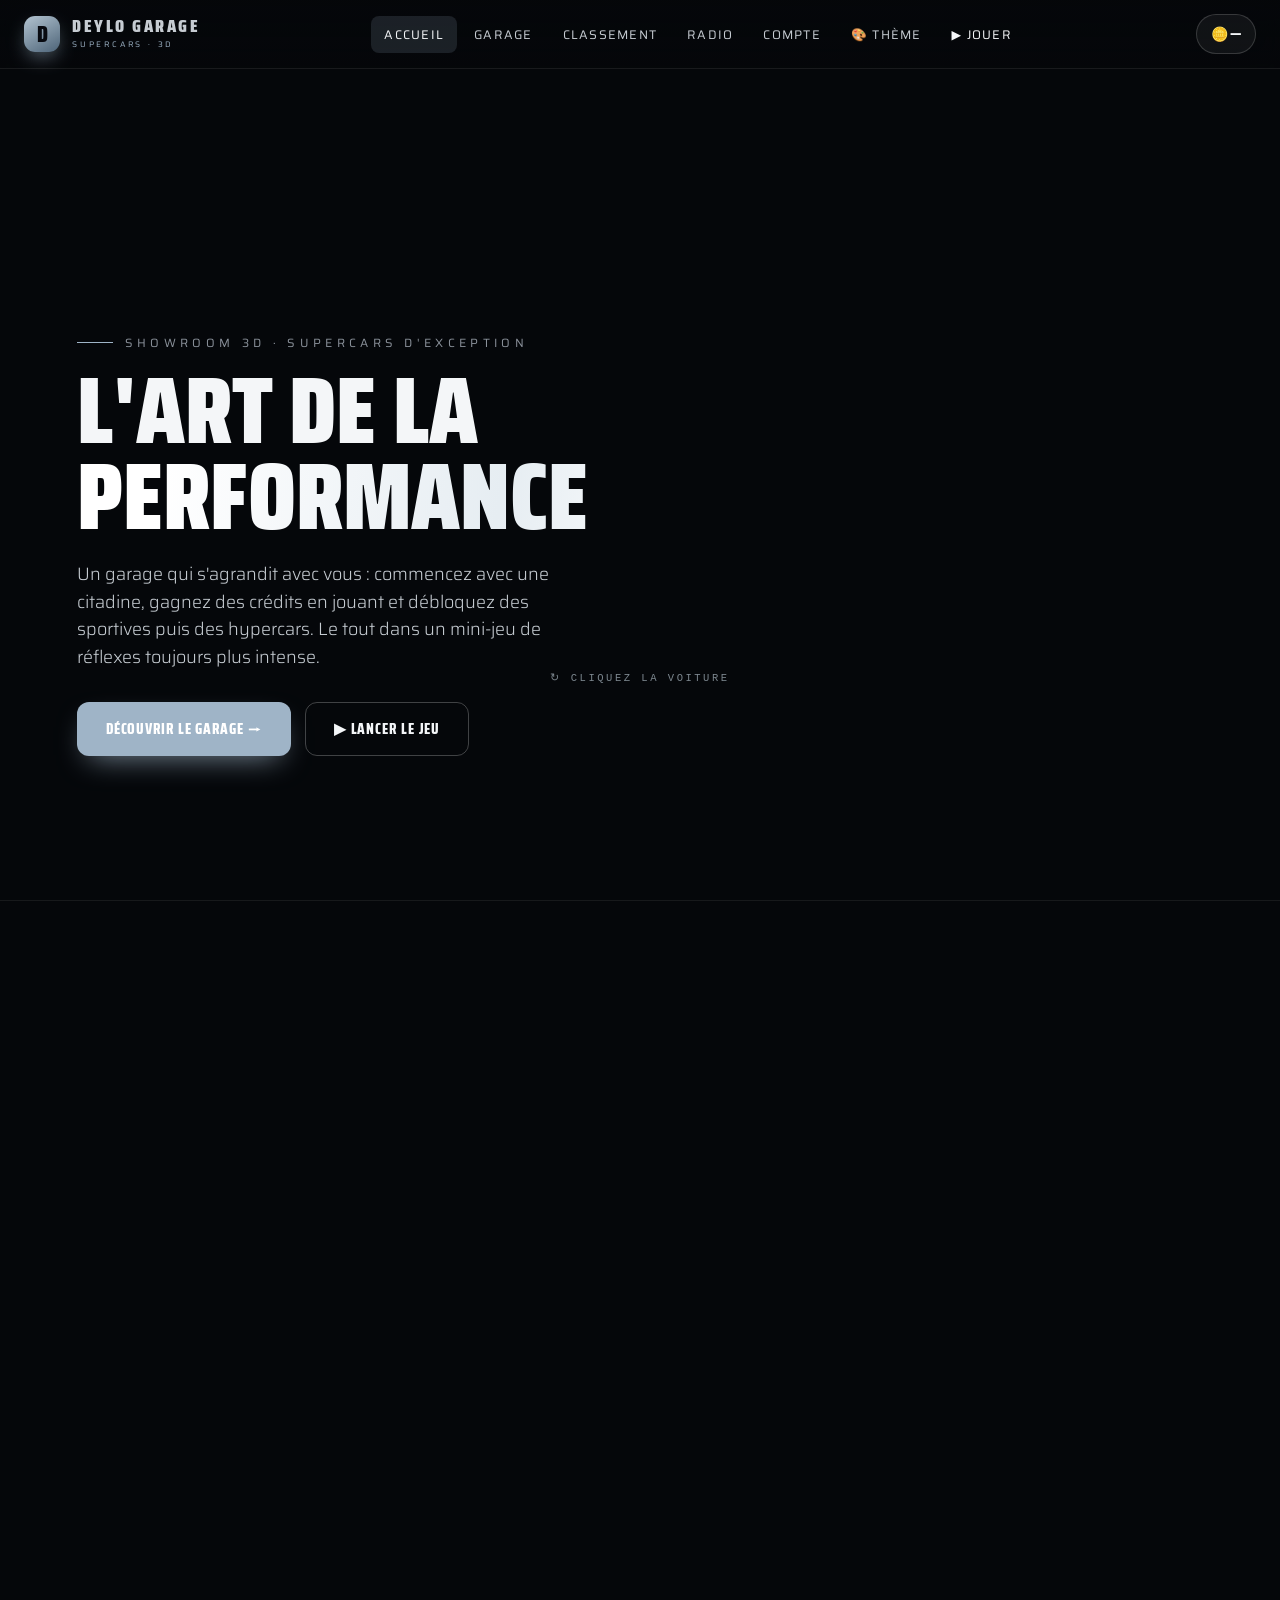
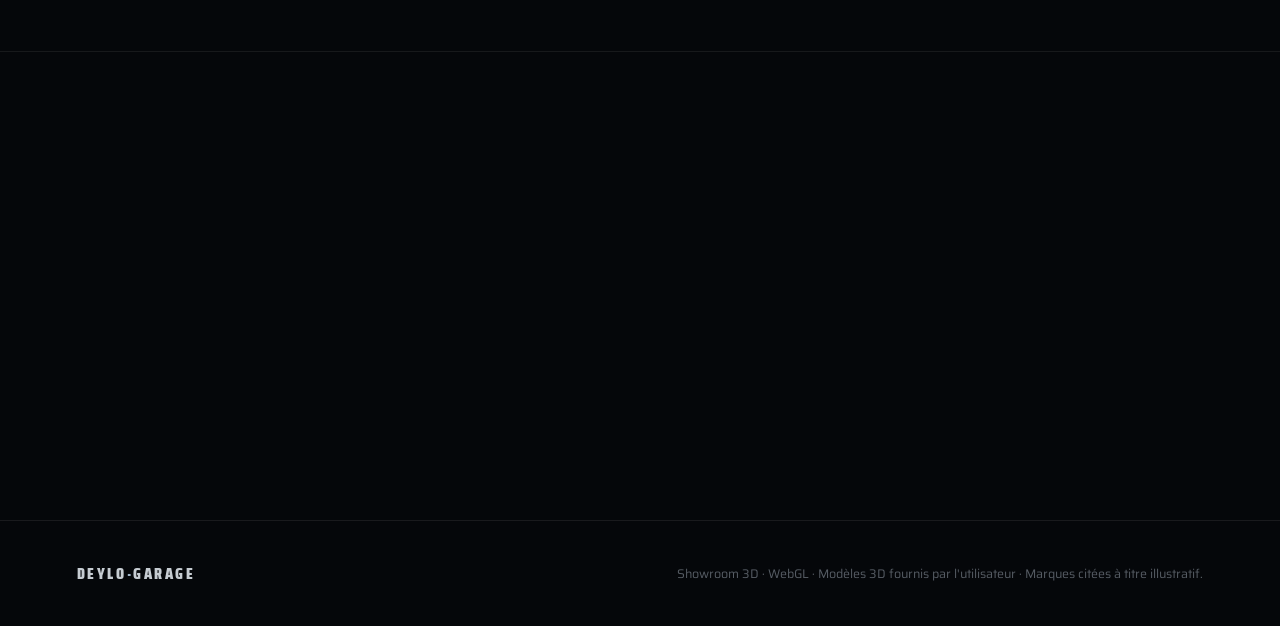
==== index.html @ 0d703c0a "Mis a jour" ====
<!DOCTYPE html>
<html lang="fr">
<head>
<meta charset="utf-8">
<meta name="viewport" content="width=device-width, initial-scale=1, viewport-fit=cover">
<title>Deylo Garage — Showroom 3D & course de réflexes</title>
<link rel="preconnect" href="https://fonts.googleapis.com">
<link rel="preconnect" href="https://fonts.gstatic.com" crossorigin>
<link href="https://fonts.googleapis.com/css2?family=Saira+Condensed:wght@500;600;700;800;900&family=Saira:wght@300;400;500;600&display=swap" rel="stylesheet">
<link rel="stylesheet" href="css/site.css">
<style>
 @keyframes heroUp{from{opacity:0;transform:translateY(34px);filter:blur(7px)}to{opacity:1;transform:translateY(0);filter:blur(0)}}
 @keyframes shimmer{0%{background-position:0% center}100%{background-position:-220% center}}
 @keyframes hintpulse{0%,100%{opacity:.35;transform:translateX(-50%) scale(1)}50%{opacity:.9;transform:translateX(-50%) scale(1.06)}}
 @keyframes premPulse{0%,100%{box-shadow:0 0 26px -12px var(--accent)}50%{box-shadow:0 0 40px -6px var(--accent)}}
 .hero{position:relative;height:100vh;min-height:620px;overflow:hidden}
 .hero-canvas{position:absolute;inset:0;cursor:pointer}
 .hero-fade{position:absolute;inset:0;background:radial-gradient(80% 62% at 50% 44%, transparent 28%, var(--bg) 88%);pointer-events:none}
 .hero-hint{position:absolute;left:50%;bottom:24%;transform:translateX(-50%);font-family:monospace;font-size:10.5px;letter-spacing:.24em;color:var(--accent-soft);text-transform:uppercase;animation:hintpulse 2.6s ease-in-out infinite;pointer-events:none}
 .hero-text{position:absolute;left:6vw;bottom:16%;max-width:600px;pointer-events:none}
 .hero-text h1{font-weight:900;font-size:clamp(40px,7.4vw,110px);line-height:.9;text-transform:uppercase;animation:heroUp .85s .1s cubic-bezier(.2,.7,.2,1) both}
 .hero-text .grad{background:linear-gradient(100deg,#fff 8%,var(--accent-light) 38%,#fff 58%,var(--accent) 100%);background-size:220% auto;-webkit-background-clip:text;background-clip:text;color:transparent;animation:shimmer 7s linear infinite}
 .hero-text p{max-width:520px;font-size:clamp(15px,1.4vw,18px);color:var(--text-2);line-height:1.55;font-weight:300;margin:22px 0 0;animation:heroUp .9s .2s cubic-bezier(.2,.7,.2,1) both}
 .hero-cta{display:flex;gap:14px;margin-top:30px;flex-wrap:wrap;pointer-events:auto;animation:heroUp .95s .3s cubic-bezier(.2,.7,.2,1) both}
 [data-reveal]{opacity:0;transform:translateY(40px);filter:blur(9px);transition:opacity .8s cubic-bezier(.2,.7,.2,1),transform .8s cubic-bezier(.2,.7,.2,1),filter .8s cubic-bezier(.2,.7,.2,1)}
 .teaser-card{position:relative;background:linear-gradient(180deg,var(--card-1),var(--card-2));border:1px solid rgba(255,255,255,.1);border-radius:16px;overflow:hidden}
 .teaser-card .bar{height:4px}
 .teaser-card .body{padding:18px 20px}
 .teaser-card .stat-bars{display:flex;gap:3px;margin:12px 0 14px}
 .teaser-card .stat-bars i{flex:1;height:5px;border-radius:3px;background:rgba(255,255,255,.1);display:block;overflow:hidden}
 .teaser-card .stat-bars i b{display:block;height:100%}
 .board-highlight{background:linear-gradient(180deg,var(--card-1),var(--card-2));border:1px solid rgba(var(--accent-rgb),.35);border-radius:22px;padding:28px;box-shadow:0 40px 100px -50px rgba(var(--accent-rgb),.5)}
 @keyframes neonPulseBig{0%,100%{filter:brightness(1)}50%{filter:brightness(1.3)}}
 .board-top1{display:flex;align-items:center;gap:22px;padding:26px;border-radius:18px;background:linear-gradient(90deg,rgba(255,204,0,.2),transparent);border:1px solid rgba(255,204,0,.55);box-shadow:0 0 40px -8px rgba(255,204,0,.7),inset 0 0 30px -16px rgba(255,204,0,.8);margin-bottom:14px;animation:neonPulseBig 2.6s ease-in-out infinite}
 .board-top1 .crown{font-size:44px;filter:drop-shadow(0 0 14px rgba(255,204,0,.9))}
 .board-top1 .who{font-family:'Saira Condensed';font-weight:900;font-size:32px;text-shadow:0 0 16px rgba(255,204,0,.9),0 0 34px rgba(255,204,0,.5)}
 .board-top1 .sc{margin-left:auto;font-family:'Saira Condensed';font-weight:900;font-size:42px;color:#ffcc00;text-shadow:0 0 16px rgba(255,204,0,.95),0 0 36px rgba(255,204,0,.6)}
 @media (max-width:520px){ .board-top1{padding:18px;gap:14px} .board-top1 .crown{font-size:32px} .board-top1 .who{font-size:24px} .board-top1 .sc{font-size:30px} }
 .board-grid{display:grid;grid-template-columns:1.3fr 1fr;gap:18px;margin-top:30px}
 @media (max-width:780px){ .board-grid{grid-template-columns:1fr} }
 @media (max-width:680px){ .hero-text{left:5vw;right:5vw;max-width:none} }
</style>
</head>
<body>
<div id="site-nav"></div>

<main style="padding-top:0">
  <section class="hero">
    <div class="hero-canvas" id="heroCanvas"></div>
    <div class="hero-hint">↻ cliquez la voiture</div>
    <div class="hero-fade"></div>
    <div class="hero-text">
      <div class="eyebrow" style="justify-content:flex-start;margin-bottom:16px"><span class="dash"></span>Showroom 3D · Supercars d'exception</div>
      <h1>L'art de la<br><span class="grad">performance</span></h1>
      <p>Un garage qui s'agrandit avec vous : commencez avec une citadine, gagnez des crédits en jouant et débloquez des sportives puis des hypercars. Le tout dans un mini-jeu de réflexes toujours plus intense.</p>
      <div class="hero-cta">
        <a href="garage.html" class="btn btn-primary">Découvrir le garage →</a>
        <a href="game/index.html" class="btn btn-ghost">▶ Lancer le jeu</a>
      </div>
    </div>
  </section>

  <section class="section" id="garage-teaser" style="border-top:1px solid rgba(var(--line-rgb),.07)">
    <div class="container" data-reveal>
      <div class="eyebrow"><span class="dash"></span>Le garage</div>
      <h2 class="h1" style="font-size:clamp(32px,5vw,54px)">16 voitures à débloquer</h2>
      <p class="lead">De la citadine de départ aux hypercars les plus extrêmes, chaque voiture a ses propres statistiques de vitesse, d'accélération et de maniabilité.</p>
      <div class="grid grid-auto" style="margin-top:30px" id="teaserGrid"></div>
      <a href="garage.html" class="btn btn-primary" style="margin-top:28px">Voir les 16 voitures →</a>
    </div>
  </section>

  <section class="section" style="border-top:1px solid rgba(var(--line-rgb),.07)">
    <div class="container" data-reveal>
      <div class="eyebrow"><span class="dash"></span>Classement en direct</div>
      <h2 class="h1" style="font-size:clamp(32px,5vw,54px)">Le meilleur pilote du moment</h2>
      <div class="board-grid" id="homeBoardWrap">
        <div class="board-highlight">
          <div id="homeBoardTop1" class="skeleton">Chargement du classement…</div>
          <div id="homeBoardRest" style="display:flex;flex-direction:column;gap:6px;margin-top:6px"></div>
          <a href="classement.html" class="btn btn-ghost btn-block" style="margin-top:18px">🏆 Classement complet — Top 25 →</a>
        </div>
        <div class="card" style="display:flex;flex-direction:column;justify-content:center;gap:16px">
          <div class="eyebrow" style="margin:0"><span class="dash"></span>Statistiques</div>
          <div id="homeStats" class="stat-row" style="margin-top:0;border-top:0;padding-top:0">
            <div><div>Joueurs</div><div>—</div></div>
            <div><div>Parties jouées</div><div>—</div></div>
            <div><div>Meilleur score</div><div>—</div></div>
          </div>
          <a href="game/index.html" class="btn btn-primary btn-block">▶ Battre ce record</a>
        </div>
      </div>
    </div>
  </section>
</main>

<footer class="footer">
  <div style="font-family:'Saira Condensed';font-weight:900;letter-spacing:.16em;color:var(--text-2);font-size:16px">DEYLO<span style="color:var(--accent)">·</span>GARAGE</div>
  <div>Showroom 3D · WebGL · Modèles 3D fournis par l'utilisateur · Marques citées à titre illustratif.</div>
</footer>

<script src="https://cdnjs.cloudflare.com/ajax/libs/three.js/r128/three.min.js"></script>
<script src="https://cdn.jsdelivr.net/npm/three@0.128.0/examples/js/loaders/GLTFLoader.js"></script>
<script src="https://cdn.jsdelivr.net/npm/three@0.128.0/examples/js/utils/SkeletonUtils.js"></script>
<script src="https://cdn.jsdelivr.net/npm/meshoptimizer@0.20.0/meshopt_decoder.js"></script>
<script src="js/supabase-client.js"></script>
<script src="js/cars.js"></script>
<script src="js/auth.js"></script>
<script src="js/economy.js"></script>
<script src="js/leaderboard.js"></script>
<script src="js/nav.js"></script>
<script src="js/showroom.js"></script>
<script>
(function(){
  function waitThree(cb){ if(window.THREE && window.THREE.GLTFLoader) cb(); else setTimeout(()=>waitThree(cb), 60); }

  async function buildShowroom(){
    // Un seul modele 3D charge sur l'accueil (le hero) : la vitrine complete
    // des 16 voitures vit dans garage.html, sans 3D, pour rester rapide a charger.
    const room = new DG.Showroom();
    const hero = DG.carById('laferrari');
    await room.initHero(document.getElementById('heroCanvas'), hero);
    room.startLoop();
  }

  function renderTeaser(){
    const picks = ['citadine', 'golf-r', 'rs6-abt', 'laferrari'];
    document.getElementById('teaserGrid').innerHTML = picks.map(id=>{
      const c = DG.carById(id);
      const color = (DG.TIERS[c.tier]||{}).color || '#9fb4c7';
      const stat = (v)=>'<i><b style="width:' + (v*10) + '%;background:' + color + '"></b></i>';
      return (
        '<div class="teaser-card">' +
          '<div class="bar" style="background:' + color + '"></div>' +
          '<div class="body">' +
            '<div class="pill pill-tier" style="margin-bottom:8px">' + c.brand + ' · ' + ((DG.TIERS[c.tier]||{}).label||c.tier) + '</div>' +
            '<h3 style="font-size:20px">' + c.name + '</h3>' +
            '<div class="stat-bars">' + stat(c.stats.speed)+stat(c.stats.accel)+stat(c.stats.handling)+stat(c.stats.boost) + '</div>' +
            '<div style="font-family:\'Saira Condensed\';font-weight:800;font-size:16px">' + (c.price ? '🪙 ' + c.price.toLocaleString('fr-FR') : 'Gratuite') + '</div>' +
          '</div>' +
        '</div>'
      );
    }).join('');
  }

  async function buildBoard(){
    await DG.ready;
    const entries = await DG.Leaderboard.fetchBoard(8);
    const top1El = document.getElementById('homeBoardTop1');
    const restEl = document.getElementById('homeBoardRest');
    if(!entries.length){
      top1El.className = 'skeleton';
      top1El.textContent = 'Aucun score encore — soyez le premier !';
      return;
    }
    const top = entries[0];
    const car = DG.carById(top.car);
    top1El.className = '';
    top1El.innerHTML =
      '<div class="board-top1">' +
        '<div class="crown">👑</div>' +
        '<div><div style="font-size:10px;letter-spacing:.2em;color:var(--text-3);text-transform:uppercase">Meilleur pilote</div>' +
        '<div class="who">' + DG.Leaderboard.escapeHTML(top.name) + '</div>' +
        '<div style="font-size:12px;color:var(--text-3)">' + (car ? DG.Leaderboard.escapeHTML(car.name) : '') + '</div></div>' +
        '<div class="sc">' + top.score + '</div>' +
      '</div>';
    restEl.innerHTML = entries.slice(1,6).map((e,i)=>DG.Leaderboard.rowHTML(e, i+1)).join('');

    if(DG.SUPABASE_READY && DG.supabase){
      const { data } = await DG.supabase.rpc('get_public_stats');
      if(data){
        const cells = document.querySelectorAll('#homeStats > div > div:last-child');
        cells[0].textContent = data.players ?? 0;
        cells[1].textContent = data.games_played ?? 0;
        cells[2].textContent = data.top_score ?? 0;
      }
    }
  }

  waitThree(buildShowroom);
  renderTeaser();
  buildBoard();
})();
</script>
</body>
</html>
---- css/site.css ----
/* Deylo Garage — design system partage entre toutes les pages du site */

:root, [data-theme="obsidian"]{
  --bg:#05070a; --bg-rgb:5,7,10; --bg2:#0a0d12;
  --accent:#9fb4c7; --accent-rgb:159,180,199; --accent-deep:#4d6478; --accent-light:#e6edf2; --accent-soft:#c3d2dd; --accent-pale:#b3c4d1;
  --text-1:#f4f6f8; --text-2:#c6ccd2; --text-3:#8b929b; --text-4:#565c64; --line-rgb:255,255,255;
  --card-1:rgba(15,19,25,.94); --card-2:rgba(7,9,13,.94);
  --good:#4ee39a; --bad:#ff5a5a; --gold:#ffcc00;
}
[data-theme="carmin"]{
  --bg:#120705; --bg-rgb:18,7,5; --bg2:#1d0c09;
  --accent:#e2382c; --accent-rgb:226,56,44; --accent-deep:#7a140e; --accent-light:#ffb28f; --accent-soft:#ff8a63; --accent-pale:#f2593f;
  --text-1:#f8efe6; --text-2:#ddc9bd; --text-3:#a58f83; --text-4:#63514a; --line-rgb:255,235,222;
  --card-1:rgba(30,16,13,.94); --card-2:rgba(15,8,6,.94);
}
[data-theme="ivoire"]{
  --bg:#f5efe2; --bg-rgb:245,239,226; --bg2:#efe5d2;
  --accent:#b6863d; --accent-rgb:182,134,61; --accent-deep:#8a611f; --accent-light:#e6c17d; --accent-soft:#cf9f55; --accent-pale:#dcae66;
  --text-1:#241d13; --text-2:#5c5140; --text-3:#8a7f6c; --text-4:#a89c86; --line-rgb:35,27,15;
  --card-1:rgba(28,22,15,.94); --card-2:rgba(14,10,7,.94);
}

*{box-sizing:border-box}
html,body{margin:0;padding:0;background:var(--bg);color:var(--text-1);font-family:'Saira',system-ui,-apple-system,sans-serif;-webkit-font-smoothing:antialiased}
body{min-height:100vh;overflow-x:hidden}
a{color:var(--text-2);text-decoration:none;transition:color .2s;-webkit-tap-highlight-color:transparent}
a:hover{color:var(--text-1)}
h1,h2,h3{font-family:'Saira Condensed',sans-serif;text-transform:uppercase;margin:0}
button,input,select,textarea{font-family:inherit}
button{cursor:pointer;transition:transform .12s cubic-bezier(.2,.7,.2,1),box-shadow .2s,background .2s,border-color .2s}
button:active{transform:translateY(1px) scale(.97)}
::selection{background:var(--accent);color:#fff}
.container{max-width:1180px;margin:0 auto;padding:0 6vw}

/* ---------- Nav ---------- */
.navbar{position:fixed;top:0;left:0;right:0;z-index:200;display:flex;align-items:center;justify-content:space-between;gap:12px;padding:14px 24px;backdrop-filter:blur(16px);background:linear-gradient(rgba(var(--bg-rgb),.92),rgba(var(--bg-rgb),.7));border-bottom:1px solid rgba(var(--line-rgb),.08)}
.brand{display:flex;align-items:center;gap:12px}
.brand-mark{width:36px;height:36px;border-radius:11px;background:linear-gradient(150deg,var(--accent-pale),var(--accent-deep));display:flex;align-items:center;justify-content:center;box-shadow:0 8px 22px -8px var(--accent);flex:0 0 auto}
.brand-mark span{font-family:'Saira Condensed';font-weight:900;font-size:22px;color:#080a10}
.brand-name{font-family:'Saira Condensed';font-weight:900;font-size:18px;letter-spacing:.14em;line-height:1}
.brand-sub{font-size:8px;letter-spacing:.35em;color:var(--accent);text-transform:uppercase;margin-top:3px}
.nav-links{display:flex;gap:4px;align-items:center;font-size:12.5px;letter-spacing:.1em;text-transform:uppercase;flex-wrap:wrap}
.nav-links a, .nav-links button.navbtn{padding:9px 13px;border-radius:8px;background:transparent;border:0;color:var(--text-2);font-size:12.5px;letter-spacing:.1em;text-transform:uppercase}
.nav-links a:hover, .nav-links button.navbtn:hover{background:rgba(var(--line-rgb),.07);color:var(--text-1)}
.nav-links a.active{color:var(--text-1);background:rgba(var(--accent-rgb),.15)}
.nav-cta{display:inline-flex;align-items:center;gap:8px;padding:10px 20px;border:1px solid var(--accent);border-radius:999px;color:var(--text-1)!important;background:rgba(var(--accent-rgb),.14)}
.nav-money{display:flex;align-items:center;gap:7px;padding:8px 14px;border-radius:999px;border:1px solid rgba(var(--line-rgb),.16);background:rgba(var(--line-rgb),.05);font-family:'Saira Condensed';font-weight:800;font-size:14px;white-space:nowrap}
.nav-burger{display:none}
main{padding-top:78px}

@media (max-width:900px){
  .nav-links{position:fixed;top:64px;left:0;right:0;background:rgba(var(--bg-rgb),.98);backdrop-filter:blur(14px);flex-direction:column;align-items:stretch;padding:14px;gap:2px;border-bottom:1px solid rgba(var(--line-rgb),.1);transform:translateY(-8px);opacity:0;pointer-events:none;transition:opacity .2s,transform .2s}
  .nav-links.open{transform:translateY(0);opacity:1;pointer-events:auto}
  .nav-links a, .nav-links button.navbtn{width:100%;text-align:left;padding:13px 14px}
  .nav-burger{display:flex;align-items:center;justify-content:center;width:40px;height:40px;border-radius:10px;border:1px solid rgba(var(--line-rgb),.16);background:rgba(var(--line-rgb),.05);color:var(--text-1);font-size:18px}
}

/* ---------- Buttons ---------- */
.btn{display:inline-flex;align-items:center;justify-content:center;gap:8px;padding:14px 28px;border-radius:12px;border:1px solid transparent;font-family:'Saira Condensed';font-weight:800;font-size:15px;letter-spacing:.06em;text-transform:uppercase}
.btn-primary{background:var(--accent);color:#fff;box-shadow:0 12px 30px -12px rgba(var(--accent-rgb),.8)}
.btn-primary:hover{transform:translateY(-2px)}
.btn-ghost{border-color:rgba(var(--line-rgb),.24);color:var(--text-1);background:transparent}
.btn-ghost:hover{border-color:var(--text-1);background:rgba(var(--line-rgb),.06)}
.btn-block{width:100%}
.btn:disabled{opacity:.45;cursor:not-allowed;transform:none!important}
.btn-sm{padding:9px 16px;font-size:12.5px;border-radius:9px}

/* ---------- Cards / layout ---------- */
.card{background:linear-gradient(180deg,var(--card-1),var(--card-2));border:1px solid rgba(255,255,255,.08);border-radius:16px;padding:20px}
.section{padding:70px 0}
.eyebrow{display:flex;align-items:center;gap:12px;font-size:12px;letter-spacing:.36em;text-transform:uppercase;color:var(--text-3)}
.eyebrow span.dash{width:36px;height:1px;background:var(--accent)}
.h1{font-weight:900;font-size:clamp(34px,6vw,64px);line-height:.96;margin-top:10px}
.lead{color:var(--text-2);font-size:16px;line-height:1.6;font-weight:300;margin-top:14px;max-width:640px}
.grid{display:grid;gap:18px}
.grid-auto{grid-template-columns:repeat(auto-fit,minmax(260px,1fr))}
.pill{display:inline-flex;align-items:center;gap:6px;padding:5px 12px;border-radius:999px;font-size:11px;letter-spacing:.1em;text-transform:uppercase;font-weight:700}
.pill-locked{background:rgba(255,90,90,.14);color:#ff8080;border:1px solid rgba(255,90,90,.3)}
.pill-owned{background:rgba(78,227,154,.14);color:var(--good);border:1px solid rgba(78,227,154,.3)}
.pill-tier{background:rgba(var(--accent-rgb),.14);color:var(--accent-light);border:1px solid rgba(var(--accent-rgb),.3)}
.stat-row{display:flex;gap:18px;flex-wrap:wrap;border-top:1px solid rgba(255,255,255,.08);padding-top:12px;margin-top:14px}
.stat-row div div:first-child{font-size:9px;letter-spacing:.14em;color:var(--text-3)}
.stat-row div div:last-child{font-family:'Saira Condensed';font-weight:800;font-size:18px;margin-top:2px}

/* ---------- Toast / forms ---------- */
.field{display:flex;flex-direction:column;gap:6px;margin-bottom:14px}
.field label{font-size:11px;letter-spacing:.12em;text-transform:uppercase;color:var(--text-3)}
.field input, .field textarea{width:100%;background:#07080d;border:1px solid rgba(255,255,255,.16);border-radius:10px;padding:12px 14px;color:var(--text-1);font-size:15px;outline:none}
[data-theme="ivoire"] .field input, [data-theme="ivoire"] .field textarea{background:#fffdf8;color:#241d13}
.field input:focus, .field textarea:focus{border-color:var(--accent)}
.msg{padding:11px 14px;border-radius:10px;font-size:13.5px;margin-bottom:14px}
.msg-error{background:rgba(255,90,90,.12);border:1px solid rgba(255,90,90,.3);color:#ff9090}
.msg-ok{background:rgba(78,227,154,.12);border:1px solid rgba(78,227,154,.3);color:var(--good)}

.footer{padding:40px 6vw;border-top:1px solid rgba(var(--line-rgb),.08);display:flex;justify-content:space-between;flex-wrap:wrap;gap:14px;align-items:center;color:var(--text-4);font-size:12.5px}

.skeleton{opacity:.5;text-align:center;padding:30px;color:var(--text-3);font-size:13px}

.leaderboard-row{display:flex;align-items:center;gap:14px;padding:11px 16px;border-radius:11px;border:1px solid rgba(255,255,255,.06)}
.leaderboard-row .rank{font-family:'Saira Condensed';font-weight:900;font-size:17px;width:30px}
.leaderboard-row .name{flex:1;font-family:'Saira Condensed';font-weight:700;font-size:16px;white-space:nowrap;overflow:hidden;text-overflow:ellipsis}
.leaderboard-row .meta{font-size:11.5px;color:var(--text-3);min-width:90px;text-align:right}
.leaderboard-row .score{font-family:'Saira Condensed';font-weight:800;font-size:17px;color:var(--accent-light);min-width:64px;text-align:right}

.badge-grid{display:grid;grid-template-columns:repeat(auto-fill,minmax(96px,1fr));gap:10px}
.badge{display:flex;flex-direction:column;align-items:center;text-align:center;gap:6px;padding:14px 8px;border-radius:14px;border:1px solid rgba(255,255,255,.08);background:rgba(255,255,255,.02)}
.badge .icon{font-size:26px;filter:grayscale(1);opacity:.35}
.badge .label{font-size:10.5px;line-height:1.25;color:var(--text-3)}
.badge.unlocked{border-color:rgba(var(--accent-rgb),.4);background:rgba(var(--accent-rgb),.08)}
.badge.unlocked .icon{filter:none;opacity:1}
.badge.unlocked .label{color:var(--text-1)}

@keyframes neonPulse{0%,100%{filter:brightness(1)}50%{filter:brightness(1.25)}}
.leaderboard-row.top3{padding:16px 20px;border-radius:14px;gap:16px;position:relative;background:linear-gradient(90deg,rgba(var(--neon-rgb),.16),rgba(var(--neon-rgb),.02));border:1px solid rgba(var(--neon-rgb),.5);box-shadow:0 0 26px -6px rgba(var(--neon-rgb),.65),inset 0 0 22px -14px rgba(var(--neon-rgb),.7);animation:neonPulse 2.6s ease-in-out infinite}
.leaderboard-row.top3 .rank{font-size:24px;width:38px;text-shadow:0 0 10px currentColor,0 0 22px currentColor}
.leaderboard-row.top3 .name{font-size:20px;text-shadow:0 0 14px rgba(var(--neon-rgb),.85)}
.leaderboard-row.top3 .score{font-size:22px;color:#fff;text-shadow:0 0 12px rgba(var(--neon-rgb),.95),0 0 26px rgba(var(--neon-rgb),.6)}
.leaderboard-row.rank-1{--neon-rgb:255,204,0}
.leaderboard-row.rank-2{--neon-rgb:207,214,223}
.leaderboard-row.rank-3{--neon-rgb:217,138,82}
@media (max-width:520px){ .leaderboard-row.top3{padding:13px 15px;gap:10px} .leaderboard-row.top3 .rank{font-size:19px;width:30px} .leaderboard-row.top3 .name{font-size:16px} .leaderboard-row.top3 .score{font-size:18px} }
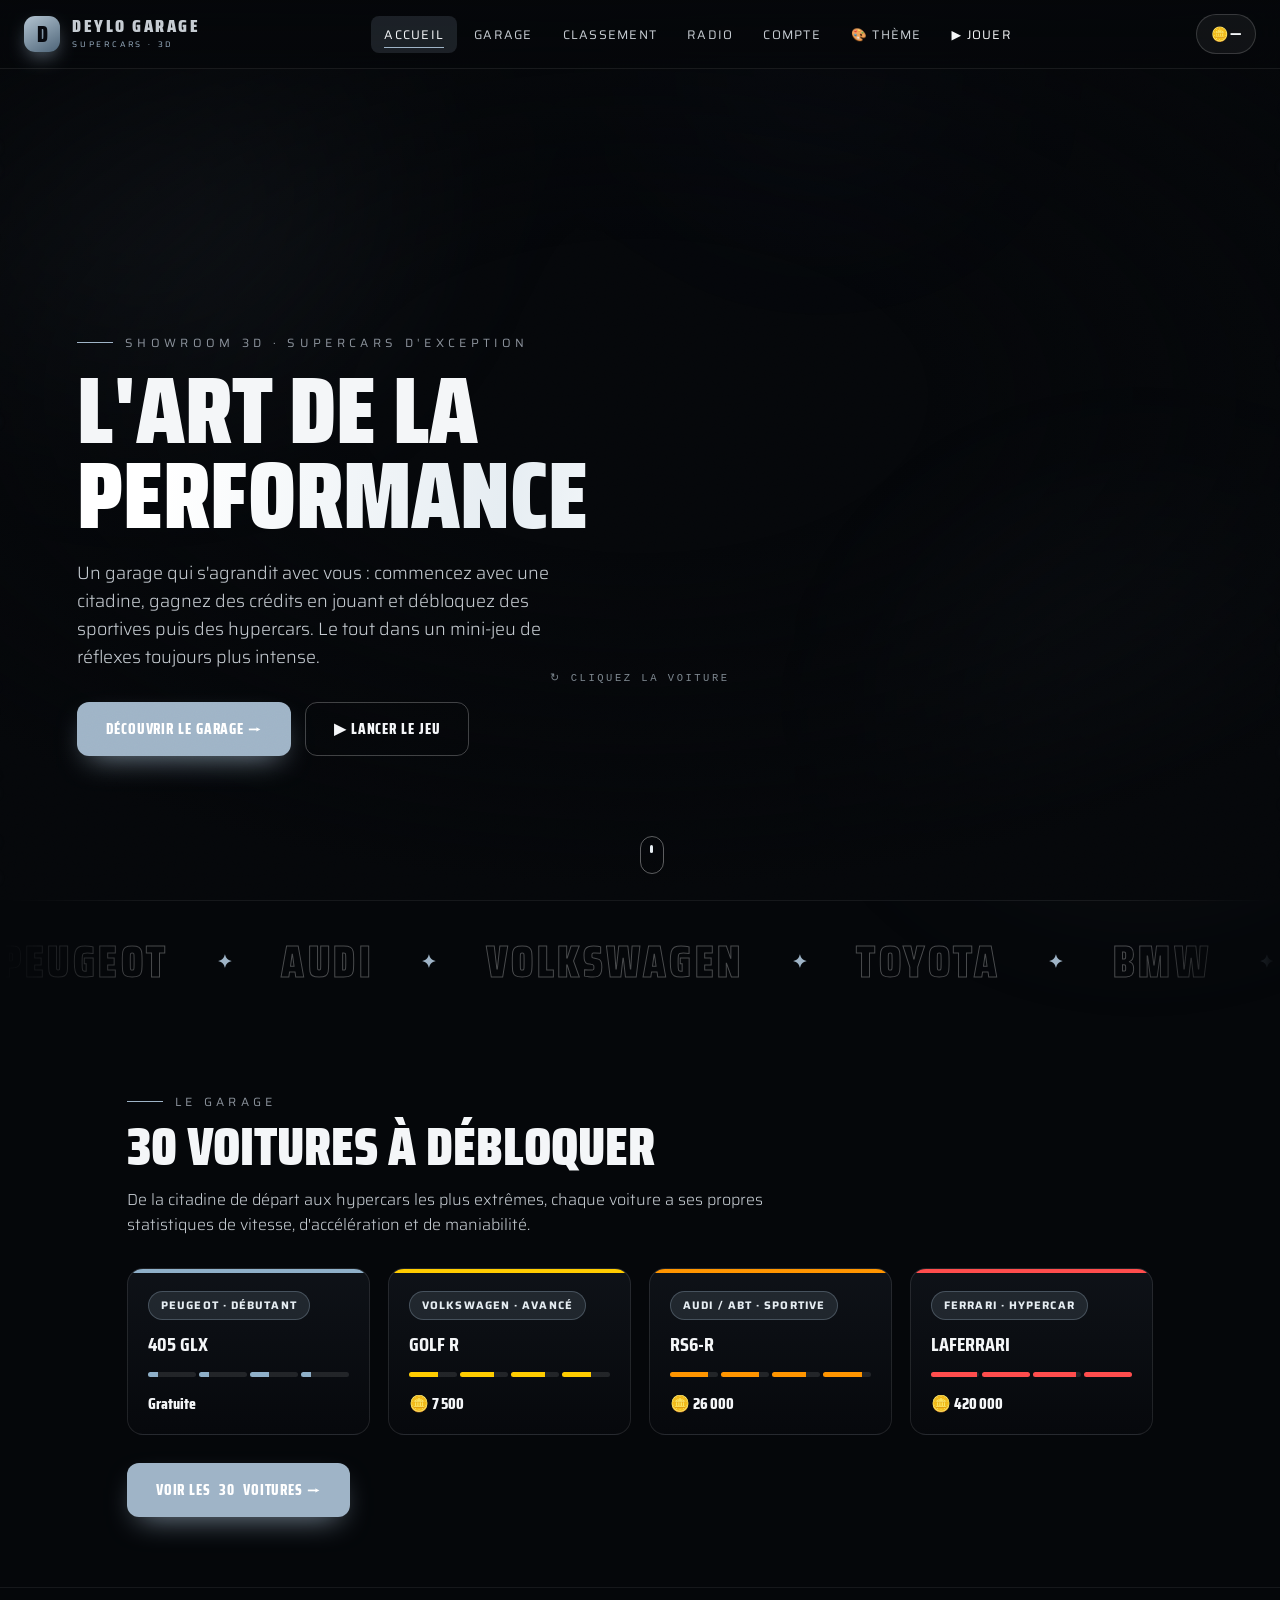
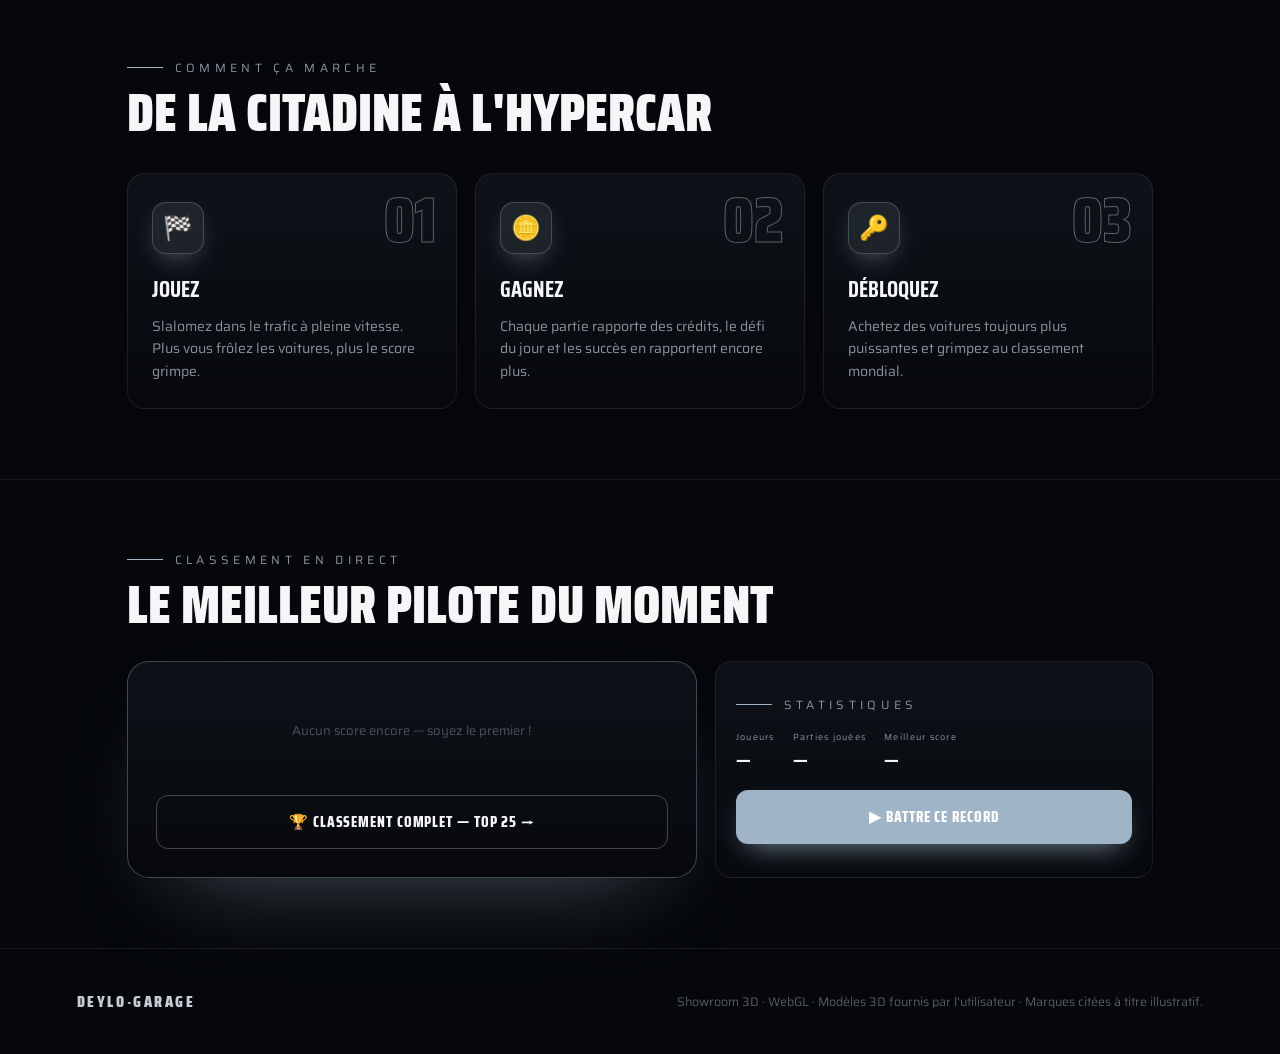
==== commit 32c3b679: "Ajoute une couche d'animations premium sur tout le site - Rideau d'entree et transitions fluides ent" ====
--- a/index.html
+++ b/index.html
@@ -8,6 +8,7 @@
 <link rel="preconnect" href="https://fonts.gstatic.com" crossorigin>
 <link href="https://fonts.googleapis.com/css2?family=Saira+Condensed:wght@500;600;700;800;900&family=Saira:wght@300;400;500;600&display=swap" rel="stylesheet">
 <link rel="stylesheet" href="css/site.css">
+<link rel="stylesheet" href="css/fx.css">
 <style>
  @keyframes heroUp{from{opacity:0;transform:translateY(34px);filter:blur(7px)}to{opacity:1;transform:translateY(0);filter:blur(0)}}
  @keyframes shimmer{0%{background-position:0% center}100%{background-position:-220% center}}
@@ -17,12 +18,13 @@
  .hero-canvas{position:absolute;inset:0;cursor:pointer}
  .hero-fade{position:absolute;inset:0;background:radial-gradient(80% 62% at 50% 44%, transparent 28%, var(--bg) 88%);pointer-events:none}
  .hero-hint{position:absolute;left:50%;bottom:24%;transform:translateX(-50%);font-family:monospace;font-size:10.5px;letter-spacing:.24em;color:var(--accent-soft);text-transform:uppercase;animation:hintpulse 2.6s ease-in-out infinite;pointer-events:none}
- .hero-text{position:absolute;left:6vw;bottom:16%;max-width:600px;pointer-events:none}
- .hero-text h1{font-weight:900;font-size:clamp(40px,7.4vw,110px);line-height:.9;text-transform:uppercase;animation:heroUp .85s .1s cubic-bezier(.2,.7,.2,1) both}
+ .hero-text{position:absolute;left:6vw;bottom:16%;max-width:600px;pointer-events:none;will-change:transform,opacity}
+ .hero-text .eyebrow{animation:heroUp .8s .5s cubic-bezier(.2,.7,.2,1) both}
+ .hero-canvas{transition:filter .2s}
+ .hero-text h1{font-weight:900;font-size:clamp(40px,7.4vw,110px);line-height:.9;text-transform:uppercase}
  .hero-text .grad{background:linear-gradient(100deg,#fff 8%,var(--accent-light) 38%,#fff 58%,var(--accent) 100%);background-size:220% auto;-webkit-background-clip:text;background-clip:text;color:transparent;animation:shimmer 7s linear infinite}
- .hero-text p{max-width:520px;font-size:clamp(15px,1.4vw,18px);color:var(--text-2);line-height:1.55;font-weight:300;margin:22px 0 0;animation:heroUp .9s .2s cubic-bezier(.2,.7,.2,1) both}
- .hero-cta{display:flex;gap:14px;margin-top:30px;flex-wrap:wrap;pointer-events:auto;animation:heroUp .95s .3s cubic-bezier(.2,.7,.2,1) both}
- [data-reveal]{opacity:0;transform:translateY(40px);filter:blur(9px);transition:opacity .8s cubic-bezier(.2,.7,.2,1),transform .8s cubic-bezier(.2,.7,.2,1),filter .8s cubic-bezier(.2,.7,.2,1)}
+ .hero-text p{max-width:520px;font-size:clamp(15px,1.4vw,18px);color:var(--text-2);line-height:1.55;font-weight:300;margin:22px 0 0;animation:heroUp .9s .95s cubic-bezier(.2,.7,.2,1) both}
+ .hero-cta{display:flex;gap:14px;margin-top:30px;flex-wrap:wrap;pointer-events:auto;animation:heroUp .95s 1.08s cubic-bezier(.2,.7,.2,1) both}
  .teaser-card{position:relative;background:linear-gradient(180deg,var(--card-1),var(--card-2));border:1px solid rgba(255,255,255,.1);border-radius:16px;overflow:hidden}
  .teaser-card .bar{height:4px}
  .teaser-card .body{padding:18px 20px}
@@ -42,6 +44,7 @@
 </style>
 </head>
 <body>
+<div class="fx-curtain" aria-hidden="true"><b>DEYLO<i>·</i>GARAGE</b></div>
 <div id="site-nav"></div>
 
 <main style="padding-top:0">
@@ -49,9 +52,11 @@
     <div class="hero-canvas" id="heroCanvas"></div>
     <div class="hero-hint">↻ cliquez la voiture</div>
     <div class="hero-fade"></div>
+    <div id="heroParticles" class="fx-particles"></div>
+    <div class="fx-scroll-cue" aria-hidden="true"></div>
     <div class="hero-text">
       <div class="eyebrow" style="justify-content:flex-start;margin-bottom:16px"><span class="dash"></span>Showroom 3D · Supercars d'exception</div>
-      <h1>L'art de la<br><span class="grad">performance</span></h1>
+      <h1><span class="fx-line"><span>L'art de la</span></span><span class="fx-line"><span class="grad">performance</span></span></h1>
       <p>Un garage qui s'agrandit avec vous : commencez avec une citadine, gagnez des crédits en jouant et débloquez des sportives puis des hypercars. Le tout dans un mini-jeu de réflexes toujours plus intense.</p>
       <div class="hero-cta">
         <a href="garage.html" class="btn btn-primary">Découvrir le garage →</a>
@@ -60,13 +65,27 @@
     </div>
   </section>
 
-  <section class="section" id="garage-teaser" style="border-top:1px solid rgba(var(--line-rgb),.07)">
+  <div class="fx-marquee" aria-hidden="true"><div class="fx-marquee-track" id="brandMarquee"></div></div>
+
+  <section class="section" id="garage-teaser">
     <div class="container" data-reveal>
       <div class="eyebrow"><span class="dash"></span>Le garage</div>
-      <h2 class="h1" style="font-size:clamp(32px,5vw,54px)">16 voitures à débloquer</h2>
+      <h2 class="h1" style="font-size:clamp(32px,5vw,54px)"><span id="carCount">30</span> voitures à débloquer</h2>
       <p class="lead">De la citadine de départ aux hypercars les plus extrêmes, chaque voiture a ses propres statistiques de vitesse, d'accélération et de maniabilité.</p>
-      <div class="grid grid-auto" style="margin-top:30px" id="teaserGrid"></div>
-      <a href="garage.html" class="btn btn-primary" style="margin-top:28px">Voir les 16 voitures →</a>
+      <div class="grid" style="margin-top:30px;grid-template-columns:repeat(auto-fit,minmax(220px,1fr))" id="teaserGrid" data-stagger></div>
+      <a href="garage.html" class="btn btn-primary" style="margin-top:28px">Voir les <span id="carCount2">30</span> voitures →</a>
+    </div>
+  </section>
+
+  <section class="section" style="border-top:1px solid rgba(var(--line-rgb),.07)">
+    <div class="container" data-reveal>
+      <div class="eyebrow"><span class="dash"></span>Comment ça marche</div>
+      <h2 class="h1" style="font-size:clamp(32px,5vw,54px)">De la citadine à l'hypercar</h2>
+      <div class="fx-steps">
+        <div class="fx-step"><span class="num">01</span><div class="ico">🏁</div><h3>Jouez</h3><p>Slalomez dans le trafic à pleine vitesse. Plus vous frôlez les voitures, plus le score grimpe.</p></div>
+        <div class="fx-step"><span class="num">02</span><div class="ico">🪙</div><h3>Gagnez</h3><p>Chaque partie rapporte des crédits, le défi du jour et les succès en rapportent encore plus.</p></div>
+        <div class="fx-step"><span class="num">03</span><div class="ico">🔑</div><h3>Débloquez</h3><p>Achetez des voitures toujours plus puissantes et grimpez au classement mondial.</p></div>
+      </div>
     </div>
   </section>
 
@@ -77,7 +96,7 @@
       <div class="board-grid" id="homeBoardWrap">
         <div class="board-highlight">
           <div id="homeBoardTop1" class="skeleton">Chargement du classement…</div>
-          <div id="homeBoardRest" style="display:flex;flex-direction:column;gap:6px;margin-top:6px"></div>
+          <div id="homeBoardRest" data-stagger style="display:flex;flex-direction:column;gap:6px;margin-top:6px"></div>
           <a href="classement.html" class="btn btn-ghost btn-block" style="margin-top:18px">🏆 Classement complet — Top 25 →</a>
         </div>
         <div class="card" style="display:flex;flex-direction:column;justify-content:center;gap:16px">
@@ -109,6 +128,7 @@
 <script src="js/economy.js"></script>
 <script src="js/leaderboard.js"></script>
 <script src="js/nav.js"></script>
+<script src="js/fx.js"></script>
 <script src="js/showroom.js"></script>
 <script>
 (function(){
@@ -121,6 +141,25 @@
     const hero = DG.carById('laferrari');
     await room.initHero(document.getElementById('heroCanvas'), hero);
     room.startLoop();
+  }
+
+  function heroFX(){
+    document.getElementById('carCount').textContent = DG.CARS.length;
+    document.getElementById('carCount2').textContent = DG.CARS.length;
+    const brands = Array.from(new Set(DG.CARS.map(c=>c.brand.split(' / ')[0])));
+    const once = brands.map(b=>'<span>' + b + '</span><span class="dot">✦</span>').join('');
+    document.getElementById('brandMarquee').innerHTML = once + once;
+    if(!DG.FX) return;
+    DG.FX.particles(document.getElementById('heroParticles'), 80);
+    // Parallaxe : le texte du hero monte et s'efface, la voiture se floute legerement
+    const text = document.querySelector('.hero-text'), canvas = document.getElementById('heroCanvas');
+    if(DG.FX.reduced) return;
+    DG.FX.onScroll((y)=>{
+      const k = Math.min(1, y / (innerHeight * 0.8));
+      text.style.transform = 'translate3d(0,' + (-y * 0.35).toFixed(1) + 'px,0)';
+      text.style.opacity = (1 - k * 1.1).toFixed(3);
+      canvas.style.filter = k > 0.01 ? 'blur(' + (k * 6).toFixed(1) + 'px) brightness(' + (1 - k * 0.4).toFixed(2) + ')' : '';
+    });
   }
 
   function renderTeaser(){
@@ -162,21 +201,22 @@
         '<div><div style="font-size:10px;letter-spacing:.2em;color:var(--text-3);text-transform:uppercase">Meilleur pilote</div>' +
         '<div class="who">' + DG.Leaderboard.escapeHTML(top.name) + '</div>' +
         '<div style="font-size:12px;color:var(--text-3)">' + (car ? DG.Leaderboard.escapeHTML(car.name) : '') + '</div></div>' +
-        '<div class="sc">' + top.score + '</div>' +
+        '<div class="sc" id="homeTopScore">' + top.score + '</div>' +
       '</div>';
+    if(DG.FX) DG.FX.countWhenVisible(document.getElementById('homeTopScore'), top.score);
     restEl.innerHTML = entries.slice(1,6).map((e,i)=>DG.Leaderboard.rowHTML(e, i+1)).join('');
 
     if(DG.SUPABASE_READY && DG.supabase){
       const { data } = await DG.supabase.rpc('get_public_stats');
       if(data){
         const cells = document.querySelectorAll('#homeStats > div > div:last-child');
-        cells[0].textContent = data.players ?? 0;
-        cells[1].textContent = data.games_played ?? 0;
-        cells[2].textContent = data.top_score ?? 0;
+        const put = (i, v)=>{ if(DG.FX) DG.FX.countWhenVisible(cells[i], v || 0); else cells[i].textContent = v ?? 0; };
+        put(0, data.players); put(1, data.games_played); put(2, data.top_score);
       }
     }
   }
 
+  heroFX();
   waitThree(buildShowroom);
   renderTeaser();
   buildBoard();
--- a/css/site.css
+++ b/css/site.css
@@ -13,11 +13,12 @@
   --text-1:#f8efe6; --text-2:#ddc9bd; --text-3:#a58f83; --text-4:#63514a; --line-rgb:255,235,222;
   --card-1:rgba(30,16,13,.94); --card-2:rgba(15,8,6,.94);
 }
-[data-theme="ivoire"]{
-  --bg:#f5efe2; --bg-rgb:245,239,226; --bg2:#efe5d2;
-  --accent:#b6863d; --accent-rgb:182,134,61; --accent-deep:#8a611f; --accent-light:#e6c17d; --accent-soft:#cf9f55; --accent-pale:#dcae66;
-  --text-1:#241d13; --text-2:#5c5140; --text-3:#8a7f6c; --text-4:#a89c86; --line-rgb:35,27,15;
-  --card-1:rgba(28,22,15,.94); --card-2:rgba(14,10,7,.94);
+[data-theme="emeraude"]{
+  --bg:#050d09; --bg-rgb:5,13,9; --bg2:#0a1712;
+  --accent:#22c274; --accent-rgb:34,194,116; --accent-deep:#0e5c34; --accent-light:#7dffb8; --accent-soft:#4fdb98; --accent-pale:#3ded8f;
+  --text-1:#eefaf3; --text-2:#c2d8cb; --text-3:#82998c; --text-4:#4d6156; --line-rgb:214,255,232;
+  --card-1:rgba(11,26,19,.94); --card-2:rgba(5,13,9,.94);
+  --good:#4ee39a; --bad:#ff5a5a; --gold:#ffcc00;
 }
 
 *{box-sizing:border-box}
@@ -66,7 +67,7 @@
 .btn-sm{padding:9px 16px;font-size:12.5px;border-radius:9px}
 
 /* ---------- Cards / layout ---------- */
-.card{background:linear-gradient(180deg,var(--card-1),var(--card-2));border:1px solid rgba(255,255,255,.08);border-radius:16px;padding:20px}
+.card{background:linear-gradient(180deg,var(--card-1),var(--card-2));border:1px solid rgba(var(--line-rgb),.08);border-radius:16px;padding:20px}
 .section{padding:70px 0}
 .eyebrow{display:flex;align-items:center;gap:12px;font-size:12px;letter-spacing:.36em;text-transform:uppercase;color:var(--text-3)}
 .eyebrow span.dash{width:36px;height:1px;background:var(--accent)}
@@ -78,14 +79,14 @@
 .pill-locked{background:rgba(255,90,90,.14);color:#ff8080;border:1px solid rgba(255,90,90,.3)}
 .pill-owned{background:rgba(78,227,154,.14);color:var(--good);border:1px solid rgba(78,227,154,.3)}
 .pill-tier{background:rgba(var(--accent-rgb),.14);color:var(--accent-light);border:1px solid rgba(var(--accent-rgb),.3)}
-.stat-row{display:flex;gap:18px;flex-wrap:wrap;border-top:1px solid rgba(255,255,255,.08);padding-top:12px;margin-top:14px}
+.stat-row{display:flex;gap:18px;flex-wrap:wrap;border-top:1px solid rgba(var(--line-rgb),.08);padding-top:12px;margin-top:14px}
 .stat-row div div:first-child{font-size:9px;letter-spacing:.14em;color:var(--text-3)}
 .stat-row div div:last-child{font-family:'Saira Condensed';font-weight:800;font-size:18px;margin-top:2px}
 
 /* ---------- Toast / forms ---------- */
 .field{display:flex;flex-direction:column;gap:6px;margin-bottom:14px}
 .field label{font-size:11px;letter-spacing:.12em;text-transform:uppercase;color:var(--text-3)}
-.field input, .field textarea{width:100%;background:#07080d;border:1px solid rgba(255,255,255,.16);border-radius:10px;padding:12px 14px;color:var(--text-1);font-size:15px;outline:none}
+.field input, .field textarea{width:100%;background:#07080d;border:1px solid rgba(var(--line-rgb),.16);border-radius:10px;padding:12px 14px;color:var(--text-1);font-size:15px;outline:none}
 [data-theme="ivoire"] .field input, [data-theme="ivoire"] .field textarea{background:#fffdf8;color:#241d13}
 .field input:focus, .field textarea:focus{border-color:var(--accent)}
 .msg{padding:11px 14px;border-radius:10px;font-size:13.5px;margin-bottom:14px}
@@ -96,14 +97,14 @@
 
 .skeleton{opacity:.5;text-align:center;padding:30px;color:var(--text-3);font-size:13px}
 
-.leaderboard-row{display:flex;align-items:center;gap:14px;padding:11px 16px;border-radius:11px;border:1px solid rgba(255,255,255,.06)}
+.leaderboard-row{display:flex;align-items:center;gap:14px;padding:11px 16px;border-radius:11px;border:1px solid rgba(var(--line-rgb),.06)}
 .leaderboard-row .rank{font-family:'Saira Condensed';font-weight:900;font-size:17px;width:30px}
 .leaderboard-row .name{flex:1;font-family:'Saira Condensed';font-weight:700;font-size:16px;white-space:nowrap;overflow:hidden;text-overflow:ellipsis}
 .leaderboard-row .meta{font-size:11.5px;color:var(--text-3);min-width:90px;text-align:right}
 .leaderboard-row .score{font-family:'Saira Condensed';font-weight:800;font-size:17px;color:var(--accent-light);min-width:64px;text-align:right}
 
 .badge-grid{display:grid;grid-template-columns:repeat(auto-fill,minmax(96px,1fr));gap:10px}
-.badge{display:flex;flex-direction:column;align-items:center;text-align:center;gap:6px;padding:14px 8px;border-radius:14px;border:1px solid rgba(255,255,255,.08);background:rgba(255,255,255,.02)}
+.badge{display:flex;flex-direction:column;align-items:center;text-align:center;gap:6px;padding:14px 8px;border-radius:14px;border:1px solid rgba(var(--line-rgb),.08);background:rgba(var(--line-rgb),.02)}
 .badge .icon{font-size:26px;filter:grayscale(1);opacity:.35}
 .badge .label{font-size:10.5px;line-height:1.25;color:var(--text-3)}
 .badge.unlocked{border-color:rgba(var(--accent-rgb),.4);background:rgba(var(--accent-rgb),.08)}
--- a/css/fx.css
+++ b/css/fx.css
@@ -0,0 +1,142 @@
+/* =====================================================================
+   Deylo Garage — couche "premium" : animations et micro-interactions
+   (pilotees par js/fx.js). Tout est coupe si l'utilisateur prefere
+   reduire les animations (prefers-reduced-motion).
+   ===================================================================== */
+:root{ --ease-out:cubic-bezier(.16,1,.3,1); --ease-io:cubic-bezier(.65,0,.35,1); }
+main, .footer{position:relative;z-index:1}
+
+/* ---------- Rideau d'entree / de sortie de page ---------- */
+@keyframes fxCurtainOut{0%{opacity:1}100%{opacity:0;visibility:hidden}}
+@keyframes fxLogoPulse{0%{opacity:0;transform:scale(.7);filter:blur(6px);letter-spacing:.9em}45%{opacity:1;transform:scale(1);filter:blur(0);letter-spacing:.5em}100%{opacity:0;transform:scale(1.08)}}
+.fx-curtain{position:fixed;inset:0;z-index:9999;background:var(--bg);display:flex;align-items:center;justify-content:center;pointer-events:none;animation:fxCurtainOut .7s .45s var(--ease-out) both}
+.fx-curtain b{font-family:'Saira Condensed',sans-serif;font-weight:900;font-size:22px;letter-spacing:.5em;color:var(--text-1);animation:fxLogoPulse 1s var(--ease-out) both}
+.fx-curtain b i{font-style:normal;color:var(--accent)}
+.fx-curtain.leave{animation:none;opacity:0;visibility:visible;transition:opacity .38s var(--ease-io)}
+.fx-curtain.leave b{animation:none;opacity:0}
+.fx-curtain.leave.on{opacity:1}
+
+/* ---------- Fond d'ambiance : aurore mouvante + grain ---------- */
+@keyframes fxAurora{0%{transform:translate3d(-8%,-6%,0) rotate(0deg) scale(1)}50%{transform:translate3d(6%,4%,0) rotate(160deg) scale(1.15)}100%{transform:translate3d(-8%,-6%,0) rotate(360deg) scale(1)}}
+.fx-aurora{position:fixed;inset:-20%;z-index:0;pointer-events:none;opacity:.6;filter:blur(90px);
+  background:radial-gradient(28% 32% at 22% 30%, rgba(var(--accent-rgb),.20), transparent 70%),radial-gradient(26% 30% at 78% 70%, rgba(var(--accent-rgb),.13), transparent 70%),radial-gradient(20% 24% at 60% 20%, rgba(120,140,255,.08), transparent 70%);
+  animation:fxAurora 38s linear infinite}
+.fx-grain{position:fixed;inset:0;z-index:150;pointer-events:none;opacity:.05;mix-blend-mode:overlay;
+  background-image:url("data:image/svg+xml;utf8,<svg xmlns='http://www.w3.org/2000/svg' width='160' height='160'><filter id='n'><feTurbulence type='fractalNoise' baseFrequency='.9' numOctaves='3' stitchTiles='stitch'/></filter><rect width='100%' height='100%' filter='url(%23n)'/></svg>")}
+
+/* ---------- Barre de progression du scroll ---------- */
+.fx-progress{position:fixed;top:0;left:0;height:2px;width:100%;z-index:260;transform-origin:0 50%;transform:scaleX(0);pointer-events:none;background:linear-gradient(90deg,var(--accent-deep),var(--accent),var(--accent-light));box-shadow:0 0 12px rgba(var(--accent-rgb),.8)}
+
+/* ---------- Curseur lumineux (souris uniquement) ---------- */
+.fx-cursor,.fx-cursor-dot{position:fixed;top:0;left:0;z-index:9000;pointer-events:none;border-radius:50%;will-change:transform}
+.fx-cursor{width:38px;height:38px;margin:-19px 0 0 -19px;border:1px solid rgba(var(--accent-rgb),.55);transition:width .35s var(--ease-out),height .35s var(--ease-out),margin .35s var(--ease-out),background .35s,border-color .35s,opacity .3s}
+.fx-cursor-dot{width:5px;height:5px;margin:-2.5px 0 0 -2.5px;background:var(--accent-light);box-shadow:0 0 10px var(--accent);transition:opacity .3s}
+.fx-cursor.hover{width:64px;height:64px;margin:-32px 0 0 -32px;background:rgba(var(--accent-rgb),.10);border-color:rgba(var(--accent-rgb),.9)}
+.fx-cursor.down{width:28px;height:28px;margin:-14px 0 0 -14px}
+.fx-cursor.gone,.fx-cursor-dot.gone{opacity:0}
+
+/* ---------- Navbar : compacte au scroll + soulignement anime ---------- */
+.navbar{transition:padding .45s var(--ease-out),background .45s,box-shadow .45s}
+.navbar.scrolled{padding-top:9px;padding-bottom:9px;box-shadow:0 18px 50px -24px rgba(0,0,0,.9)}
+.brand-mark{transition:transform .6s var(--ease-out)}
+.brand:hover .brand-mark{transform:rotate(-8deg) scale(1.08)}
+@media (min-width:901px){
+  .nav-links > a:not(.nav-cta){position:relative}
+  .nav-links > a:not(.nav-cta)::after{content:'';position:absolute;left:13px;right:13px;bottom:5px;height:1px;background:var(--accent);transform:scaleX(0);transform-origin:100% 50%;transition:transform .45s var(--ease-out)}
+  .nav-links > a:not(.nav-cta):hover::after,.nav-links > a.active::after{transform:scaleX(1);transform-origin:0 50%}
+}
+.nav-money{transition:transform .3s var(--ease-out)}
+.nav-money.bump{animation:fxBump .7s var(--ease-out)}
+@keyframes fxBump{0%{transform:scale(1)}30%{transform:scale(1.16);box-shadow:0 0 24px -4px var(--gold);border-color:rgba(255,204,0,.6)}100%{transform:scale(1)}}
+
+/* ---------- Boutons : reflet qui balaye, ripple, magnetisme (js) ---------- */
+.btn{position:relative;overflow:hidden;isolation:isolate;transition:transform .35s var(--ease-out),box-shadow .35s,background .25s,border-color .25s}
+.btn-primary::after,.nav-cta::after{content:'';position:absolute;top:0;bottom:0;left:-60%;width:40%;z-index:-1;background:linear-gradient(100deg,transparent,rgba(255,255,255,.45),transparent);transform:skewX(-20deg);transition:left .8s var(--ease-out)}
+.btn-primary:hover::after,.nav-cta:hover::after{left:130%}
+.btn-primary:hover{box-shadow:0 18px 40px -14px rgba(var(--accent-rgb),1)}
+.nav-cta{position:relative;overflow:hidden;isolation:isolate;transition:box-shadow .3s,transform .35s var(--ease-out)}
+.nav-cta:hover{box-shadow:0 0 28px -6px var(--accent)}
+.fx-ripple{position:absolute;border-radius:50%;pointer-events:none;background:rgba(255,255,255,.35);transform:scale(0);animation:fxRipple .7s var(--ease-out) forwards;z-index:-1}
+@keyframes fxRipple{to{transform:scale(1);opacity:0}}
+
+/* ---------- Apparitions ---------- */
+.fx-ready [data-reveal]{opacity:0;transform:translateY(40px);filter:blur(8px);transition:opacity 1s var(--ease-out),transform 1s var(--ease-out),filter 1s var(--ease-out)}
+.fx-ready [data-reveal].is-in{opacity:1!important;transform:none!important;filter:none!important}
+@keyframes fxRise{from{opacity:0;transform:translateY(26px) scale(.98);filter:blur(6px)}to{opacity:1;transform:none;filter:none}}
+.fx-ready [data-stagger]:not([data-stagger-done]) > *{animation:fxRise .8s var(--ease-out) both;animation-delay:calc(var(--i,0) * 55ms + 80ms)}
+
+/* En-tete des pages interieures */
+@keyframes fxIntro{from{opacity:0;transform:translateY(22px);filter:blur(6px)}to{opacity:1;transform:none;filter:none}}
+main > .container > .eyebrow,main > .container > .h1,main > .container > .lead{animation:fxIntro .9s var(--ease-out) both}
+main > .container > .eyebrow{animation-delay:.5s}
+main > .container > .h1{animation-delay:.58s}
+main > .container > .lead{animation-delay:.68s}
+.eyebrow span.dash{transform-origin:0 50%;animation:fxDash 1.1s .55s var(--ease-out) both}
+@keyframes fxDash{from{transform:scaleX(0)}to{transform:scaleX(1)}}
+
+/* Titre du hero : lignes qui montent derriere un masque */
+.fx-line{display:block;overflow:hidden;padding-bottom:.06em;margin-bottom:-.06em}
+.fx-line > span{display:inline-block;animation:fxLineUp 1.2s var(--ease-out) both}
+.fx-line:nth-child(2) > span{animation-delay:.12s}
+@keyframes fxLineUp{from{transform:translateY(110%) skewY(6deg)}to{transform:none}}
+.hero-text .fx-line > span{animation-delay:.6s}
+.hero-text .fx-line:nth-child(2) > span{animation-delay:.74s}
+
+/* ---------- Cartes : inclinaison 3D + projecteur qui suit la souris ---------- */
+.fx-tilt{transform:perspective(900px) rotateX(var(--rx,0deg)) rotateY(var(--ry,0deg)) translateY(var(--lift,0px));transition:transform .7s var(--ease-out),box-shadow .5s,border-color .4s}
+.fx-tilt.tilting{--lift:-4px;transition:transform .15s linear,box-shadow .5s,border-color .4s}
+.fx-tilt::after{content:'';position:absolute;inset:0;border-radius:inherit;pointer-events:none;opacity:0;transition:opacity .4s;background:radial-gradient(420px circle at var(--mx,50%) var(--my,50%),rgba(var(--accent-rgb),.16),transparent 45%)}
+.fx-tilt:hover::after{opacity:1}
+.fx-tilt:hover{border-color:rgba(var(--accent-rgb),.38);box-shadow:0 30px 70px -34px rgba(var(--accent-rgb),.55)}
+.car-card,.teaser-card{overflow:hidden}
+.card{position:relative}
+
+/* Barres de stats qui se remplissent */
+.fx-ready .stat-bars b,.fx-ready .stat-bars .b i{transform-origin:0 50%;animation:fxFill 1.3s var(--ease-out) both;animation-delay:calc(var(--i,0) * 55ms + 350ms)}
+.fx-ready [data-stagger-done] .stat-bars b,.fx-ready [data-stagger-done] .stat-bars .b i{animation:none}
+@keyframes fxFill{from{transform:scaleX(0)}to{transform:scaleX(1)}}
+
+/* ---------- Toasts + confettis ---------- */
+.fx-toasts{position:fixed;right:18px;bottom:18px;z-index:9500;display:flex;flex-direction:column;gap:10px;pointer-events:none;max-width:calc(100vw - 36px)}
+.fx-toast{pointer-events:auto;display:flex;align-items:center;gap:12px;padding:14px 18px;border-radius:14px;background:linear-gradient(180deg,var(--card-1),var(--card-2));border:1px solid rgba(var(--accent-rgb),.35);box-shadow:0 24px 60px -24px rgba(0,0,0,.9),0 0 30px -18px var(--accent);backdrop-filter:blur(12px);font-size:14px;animation:fxToastIn .6s var(--ease-out) both}
+.fx-toast.good{border-color:rgba(78,227,154,.45)}
+.fx-toast.bad{border-color:rgba(255,90,90,.45)}
+.fx-toast.out{animation:fxToastOut .45s var(--ease-io) forwards}
+@keyframes fxToastIn{from{opacity:0;transform:translateX(40px) scale(.96)}to{opacity:1;transform:none}}
+@keyframes fxToastOut{to{opacity:0;transform:translateX(40px) scale(.96)}}
+.fx-confetti{position:fixed;inset:0;z-index:9400;pointer-events:none}
+
+/* ---------- Bandeau de marques qui defile ---------- */
+.fx-marquee{position:relative;overflow:hidden;padding:26px 0;border-top:1px solid rgba(var(--line-rgb),.07);-webkit-mask-image:linear-gradient(90deg,transparent,#000 12%,#000 88%,transparent);mask-image:linear-gradient(90deg,transparent,#000 12%,#000 88%,transparent)}
+.fx-marquee-track{display:flex;align-items:center;gap:48px;width:max-content;animation:fxMarquee 45s linear infinite}
+.fx-marquee:hover .fx-marquee-track{animation-play-state:paused}
+.fx-marquee span{font-family:'Saira Condensed',sans-serif;font-weight:900;font-size:clamp(26px,4vw,44px);text-transform:uppercase;letter-spacing:.08em;color:transparent;-webkit-text-stroke:1px rgba(var(--line-rgb),.28);white-space:nowrap;transition:color .4s,-webkit-text-stroke-color .4s,text-shadow .4s}
+.fx-marquee span:hover{color:var(--accent-light);-webkit-text-stroke-color:transparent;text-shadow:0 0 30px rgba(var(--accent-rgb),.6)}
+.fx-marquee span.dot{-webkit-text-stroke:0;color:var(--accent);font-size:18px}
+@keyframes fxMarquee{to{transform:translateX(-50%)}}
+
+/* ---------- Etapes "comment ca marche" ---------- */
+.fx-steps{display:grid;grid-template-columns:repeat(3,1fr);gap:18px;margin-top:34px}
+@media (max-width:780px){ .fx-steps{grid-template-columns:1fr} }
+.fx-step{position:relative;padding:28px 24px 26px;border-radius:18px;background:linear-gradient(180deg,var(--card-1),var(--card-2));border:1px solid rgba(var(--line-rgb),.08)}
+.fx-step .num{font-family:'Saira Condensed',sans-serif;font-weight:900;font-size:64px;line-height:1;color:transparent;-webkit-text-stroke:1px rgba(var(--accent-rgb),.5);position:absolute;right:20px;top:14px}
+.fx-step .ico{width:52px;height:52px;border-radius:14px;display:flex;align-items:center;justify-content:center;font-size:24px;background:rgba(var(--accent-rgb),.12);border:1px solid rgba(var(--accent-rgb),.3);box-shadow:0 10px 30px -14px var(--accent)}
+.fx-step h3{font-size:22px;margin-top:18px}
+.fx-step p{color:var(--text-3);font-size:14px;line-height:1.6;margin:8px 0 0}
+
+/* ---------- Indicateur de scroll du hero ---------- */
+.fx-scroll-cue{position:absolute;left:50%;bottom:26px;transform:translateX(-50%);width:24px;height:38px;border-radius:14px;border:1px solid rgba(var(--line-rgb),.35);pointer-events:none;animation:fxIntro 1s 1.3s var(--ease-out) both}
+.fx-scroll-cue::after{content:'';position:absolute;left:50%;top:8px;width:3px;height:8px;margin-left:-1.5px;border-radius:2px;background:var(--accent-light);animation:fxCue 1.8s ease-in-out infinite}
+@keyframes fxCue{0%{opacity:0;transform:translateY(0)}30%{opacity:1}100%{opacity:0;transform:translateY(14px)}}
+.fx-particles{position:absolute;inset:0;pointer-events:none}
+
+/* ---------- Modale 3D du garage ---------- */
+@keyframes fxFade{from{opacity:0}to{opacity:1}}
+@keyframes fxPop{from{opacity:0;transform:translateY(30px) scale(.94);filter:blur(8px)}to{opacity:1;transform:none;filter:none}}
+#viewerModal:not(.hidden){animation:fxFade .35s ease both}
+#viewerModal:not(.hidden) .viewer-panel{animation:fxPop .6s var(--ease-out) both}
+
+@media (prefers-reduced-motion:reduce){
+  *,*::before,*::after{animation-duration:.001ms!important;animation-delay:0s!important;animation-iteration-count:1!important;transition-duration:.001ms!important}
+  .fx-aurora,.fx-cursor,.fx-cursor-dot,.fx-particles{display:none}
+}
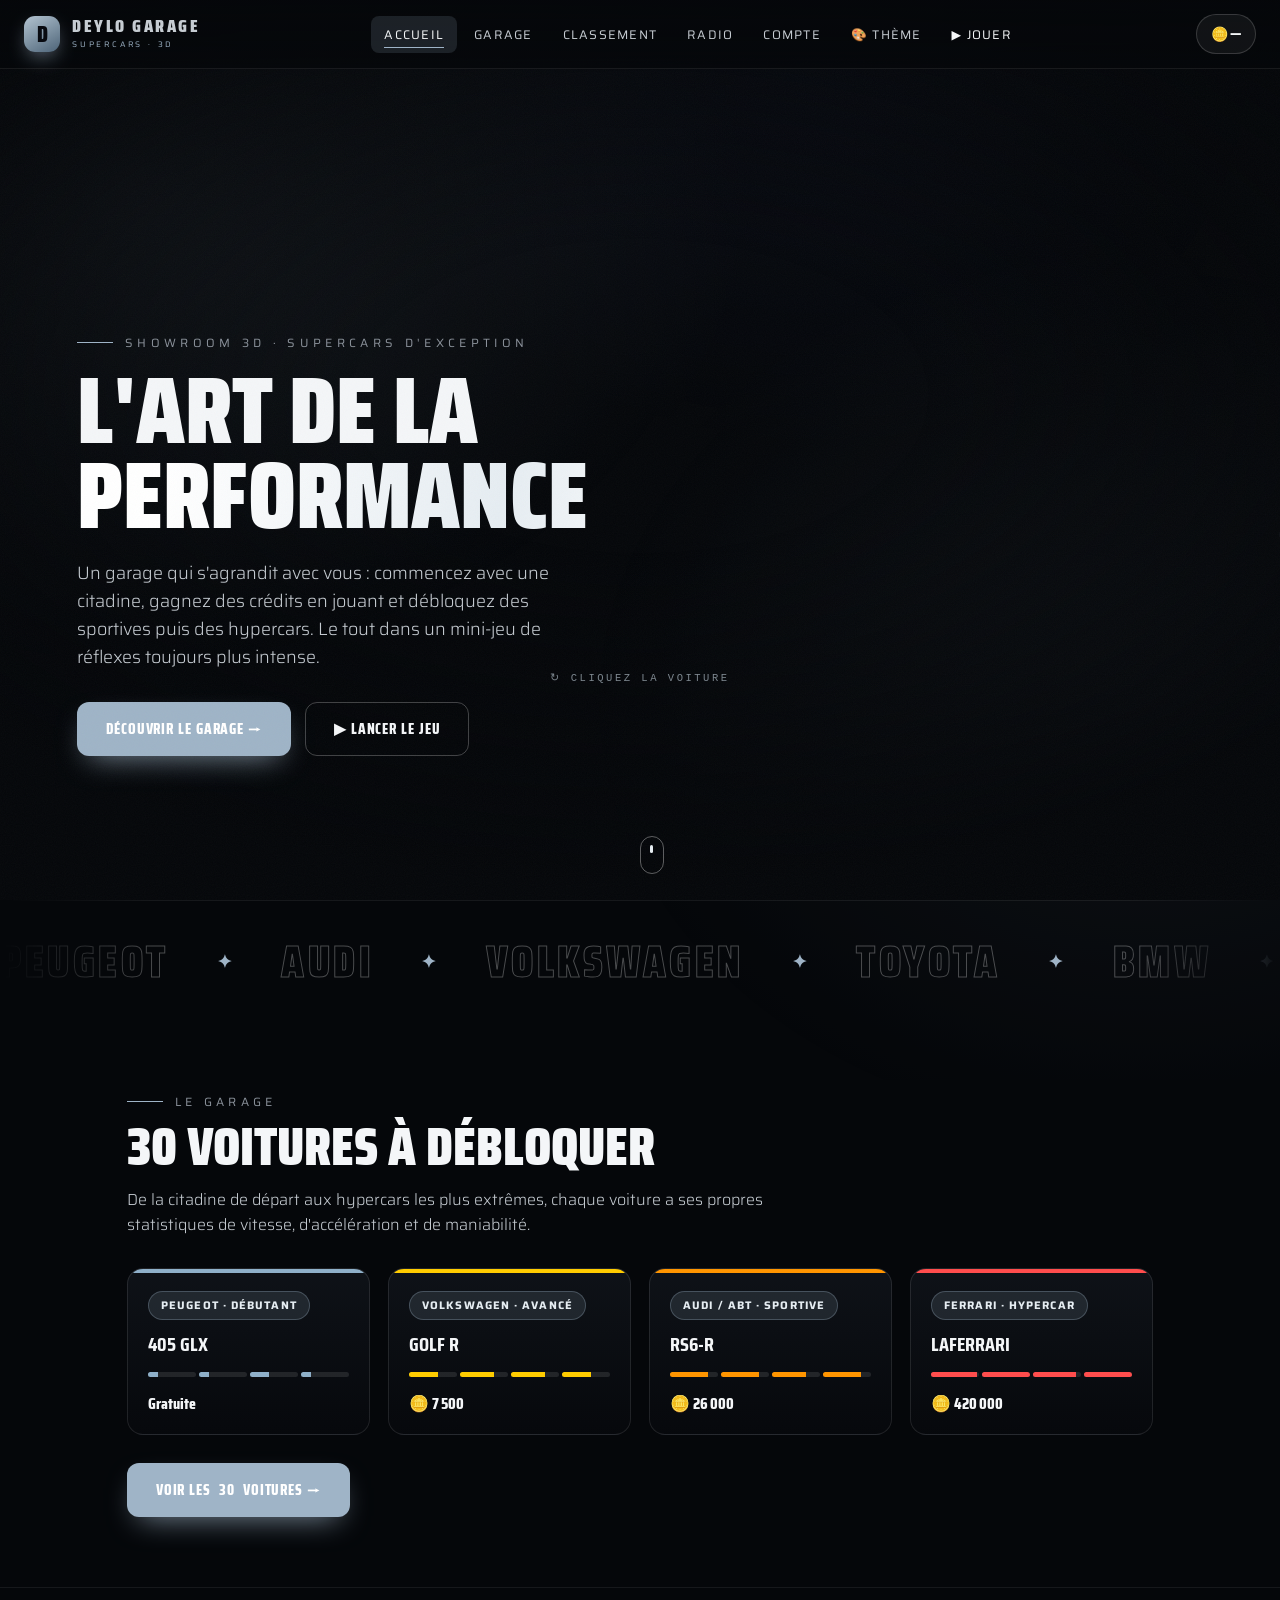
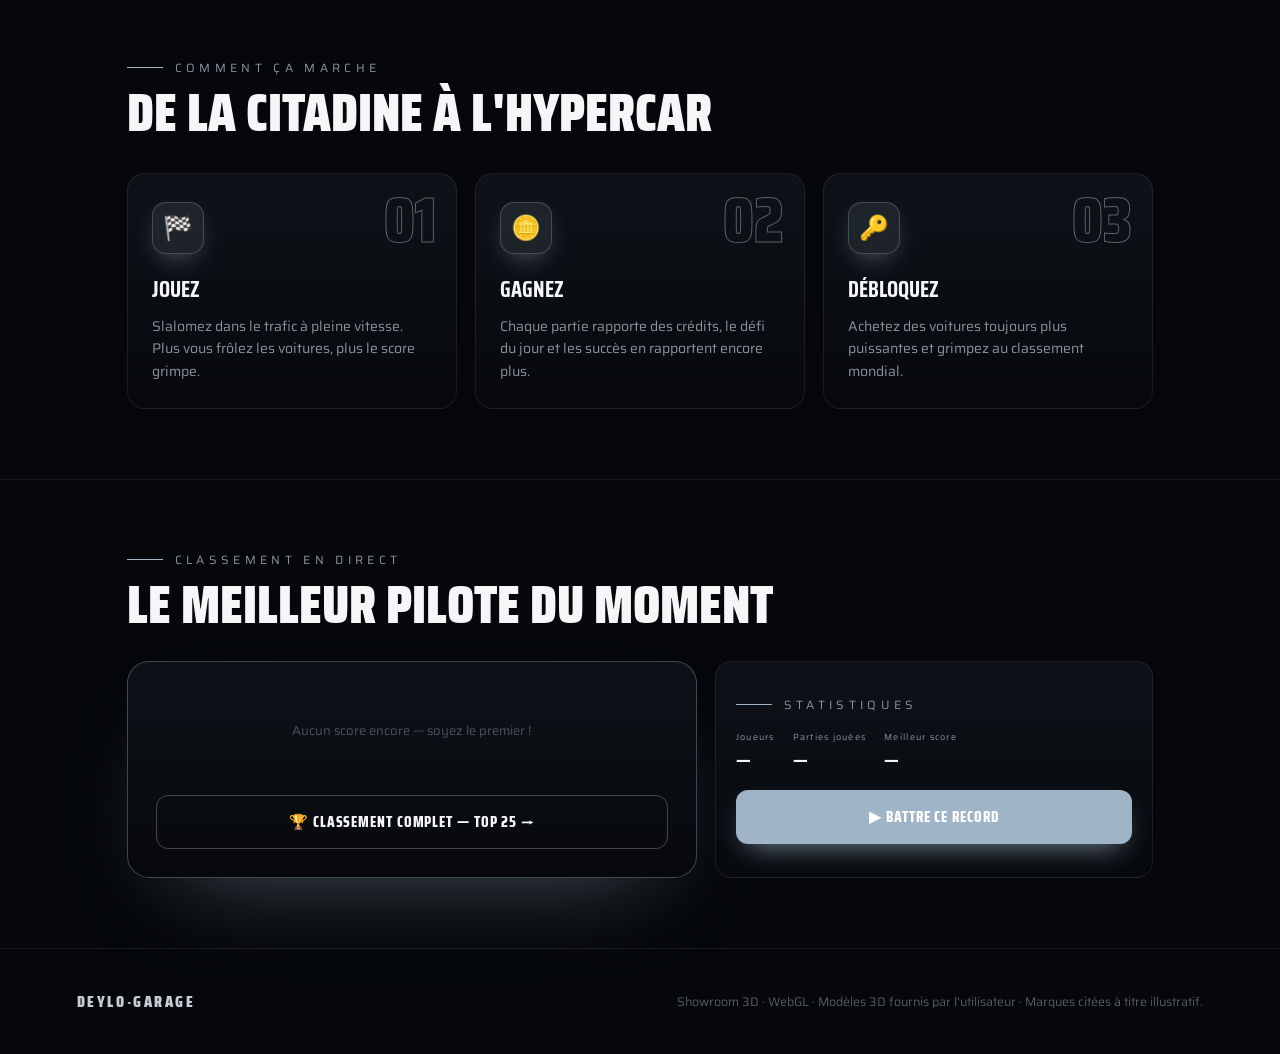
==== commit 501722cc: "Refonte du mini-jeu (effets, gameplay, maps) et optimisation du site Jeu - effets (game/js/fx3d.js, " ====
--- a/index.html
+++ b/index.html
@@ -20,7 +20,7 @@
  .hero-hint{position:absolute;left:50%;bottom:24%;transform:translateX(-50%);font-family:monospace;font-size:10.5px;letter-spacing:.24em;color:var(--accent-soft);text-transform:uppercase;animation:hintpulse 2.6s ease-in-out infinite;pointer-events:none}
  .hero-text{position:absolute;left:6vw;bottom:16%;max-width:600px;pointer-events:none;will-change:transform,opacity}
  .hero-text .eyebrow{animation:heroUp .8s .5s cubic-bezier(.2,.7,.2,1) both}
- .hero-canvas{transition:filter .2s}
+ .hero-canvas{will-change:transform,opacity}
  .hero-text h1{font-weight:900;font-size:clamp(40px,7.4vw,110px);line-height:.9;text-transform:uppercase}
  .hero-text .grad{background:linear-gradient(100deg,#fff 8%,var(--accent-light) 38%,#fff 58%,var(--accent) 100%);background-size:220% auto;-webkit-background-clip:text;background-clip:text;color:transparent;animation:shimmer 7s linear infinite}
  .hero-text p{max-width:520px;font-size:clamp(15px,1.4vw,18px);color:var(--text-2);line-height:1.55;font-weight:300;margin:22px 0 0;animation:heroUp .9s .95s cubic-bezier(.2,.7,.2,1) both}
@@ -158,7 +158,8 @@
       const k = Math.min(1, y / (innerHeight * 0.8));
       text.style.transform = 'translate3d(0,' + (-y * 0.35).toFixed(1) + 'px,0)';
       text.style.opacity = (1 - k * 1.1).toFixed(3);
-      canvas.style.filter = k > 0.01 ? 'blur(' + (k * 6).toFixed(1) + 'px) brightness(' + (1 - k * 0.4).toFixed(2) + ')' : '';
+      canvas.style.opacity = (1 - k * 0.55).toFixed(3);
+      canvas.style.transform = 'scale(' + (1 + k * 0.08).toFixed(3) + ')';
     });
   }
 
--- a/css/fx.css
+++ b/css/fx.css
@@ -18,10 +18,10 @@
 
 /* ---------- Fond d'ambiance : aurore mouvante + grain ---------- */
 @keyframes fxAurora{0%{transform:translate3d(-8%,-6%,0) rotate(0deg) scale(1)}50%{transform:translate3d(6%,4%,0) rotate(160deg) scale(1.15)}100%{transform:translate3d(-8%,-6%,0) rotate(360deg) scale(1)}}
-.fx-aurora{position:fixed;inset:-20%;z-index:0;pointer-events:none;opacity:.6;filter:blur(90px);
-  background:radial-gradient(28% 32% at 22% 30%, rgba(var(--accent-rgb),.20), transparent 70%),radial-gradient(26% 30% at 78% 70%, rgba(var(--accent-rgb),.13), transparent 70%),radial-gradient(20% 24% at 60% 20%, rgba(120,140,255,.08), transparent 70%);
+.fx-aurora{position:fixed;inset:-20%;z-index:0;pointer-events:none;opacity:.6;will-change:transform;contain:strict;
+  background:radial-gradient(34% 38% at 22% 30%, rgba(var(--accent-rgb),.16), transparent 100%),radial-gradient(32% 36% at 78% 70%, rgba(var(--accent-rgb),.11), transparent 100%),radial-gradient(26% 30% at 60% 20%, rgba(120,140,255,.07), transparent 100%);
   animation:fxAurora 38s linear infinite}
-.fx-grain{position:fixed;inset:0;z-index:150;pointer-events:none;opacity:.05;mix-blend-mode:overlay;
+.fx-grain{position:fixed;inset:0;z-index:150;pointer-events:none;opacity:.035;contain:strict;
   background-image:url("data:image/svg+xml;utf8,<svg xmlns='http://www.w3.org/2000/svg' width='160' height='160'><filter id='n'><feTurbulence type='fractalNoise' baseFrequency='.9' numOctaves='3' stitchTiles='stitch'/></filter><rect width='100%' height='100%' filter='url(%23n)'/></svg>")}
 
 /* ---------- Barre de progression du scroll ---------- */
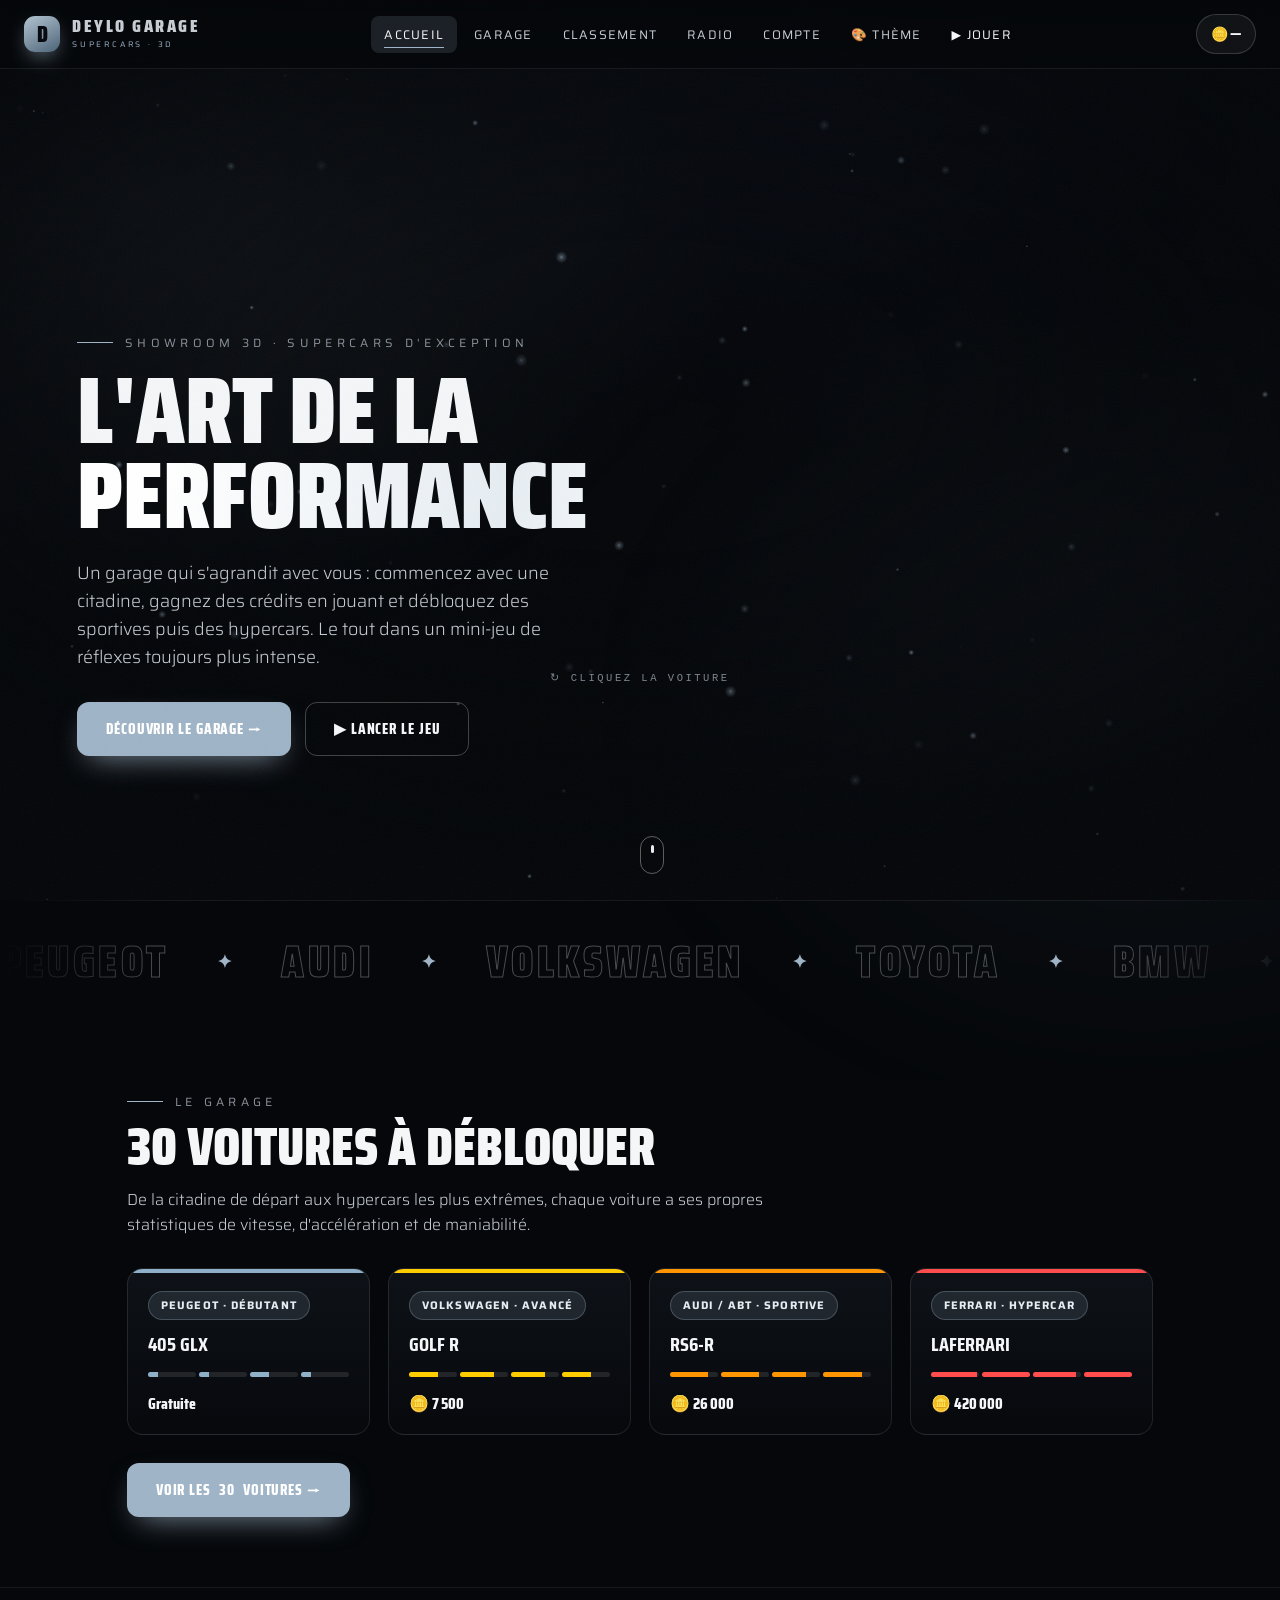
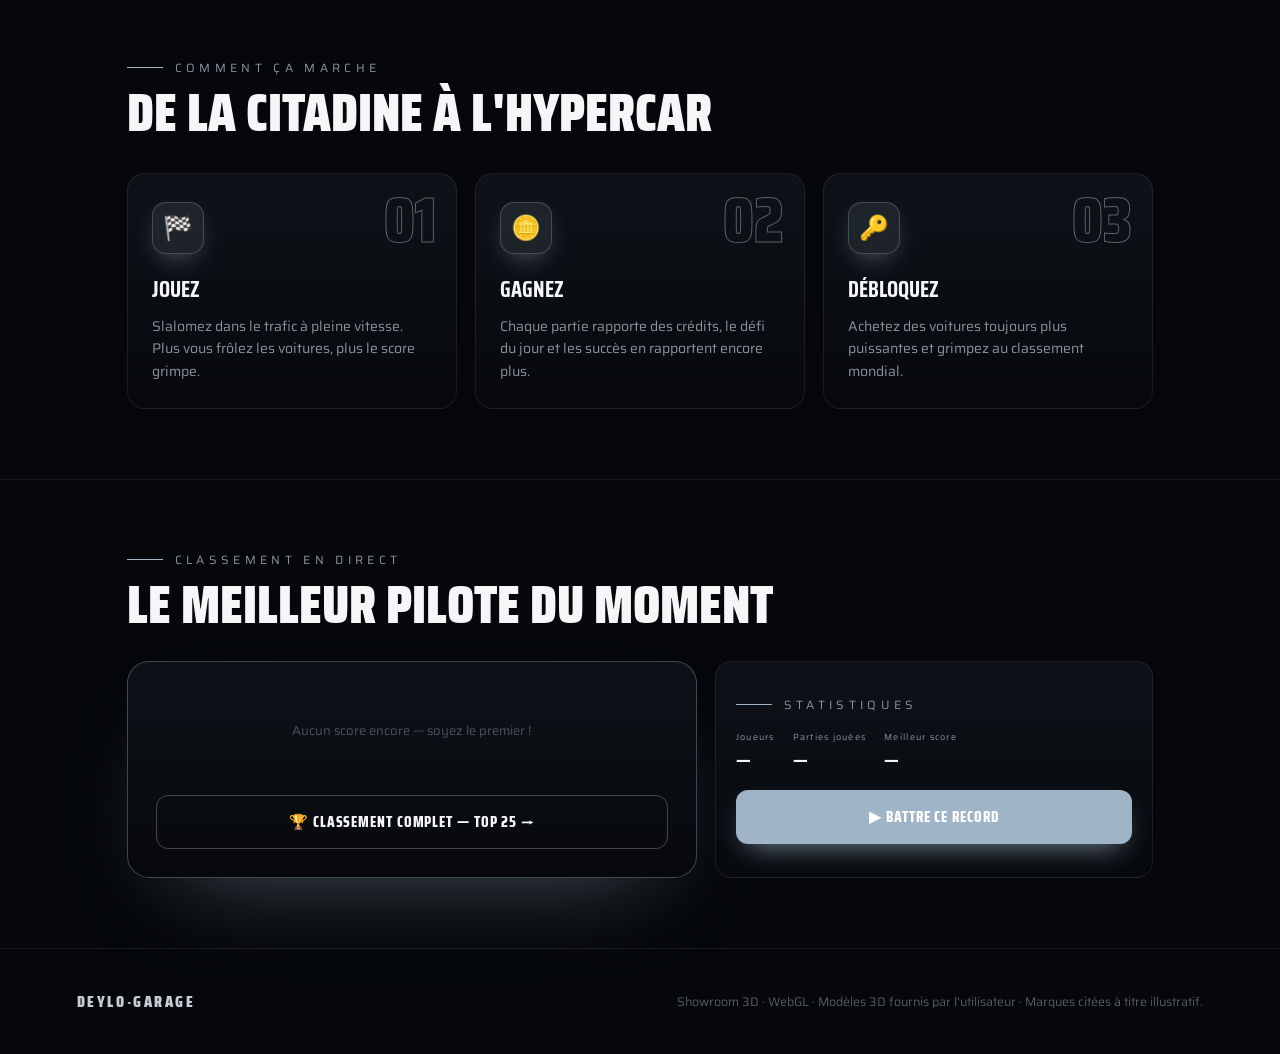
==== commit d88ed04c: "Allege les modeles 3D (map neon 54 Mo -> 6 Mo) et refait les boutons du menu Chargement - Textures d" ====
--- a/index.html
+++ b/index.html
@@ -6,6 +6,9 @@
 <title>Deylo Garage — Showroom 3D & course de réflexes</title>
 <link rel="preconnect" href="https://fonts.googleapis.com">
 <link rel="preconnect" href="https://fonts.gstatic.com" crossorigin>
+<link rel="preconnect" href="https://cdn.jsdelivr.net">
+<link rel="preconnect" href="https://uzzlhtaeoybonwljjgge.supabase.co" crossorigin>
+<link rel="preload" as="script" href="https://cdn.jsdelivr.net/npm/@supabase/supabase-js@2/dist/umd/supabase.min.js">
 <link href="https://fonts.googleapis.com/css2?family=Saira+Condensed:wght@500;600;700;800;900&family=Saira:wght@300;400;500;600&display=swap" rel="stylesheet">
 <link rel="stylesheet" href="css/site.css">
 <link rel="stylesheet" href="css/fx.css">
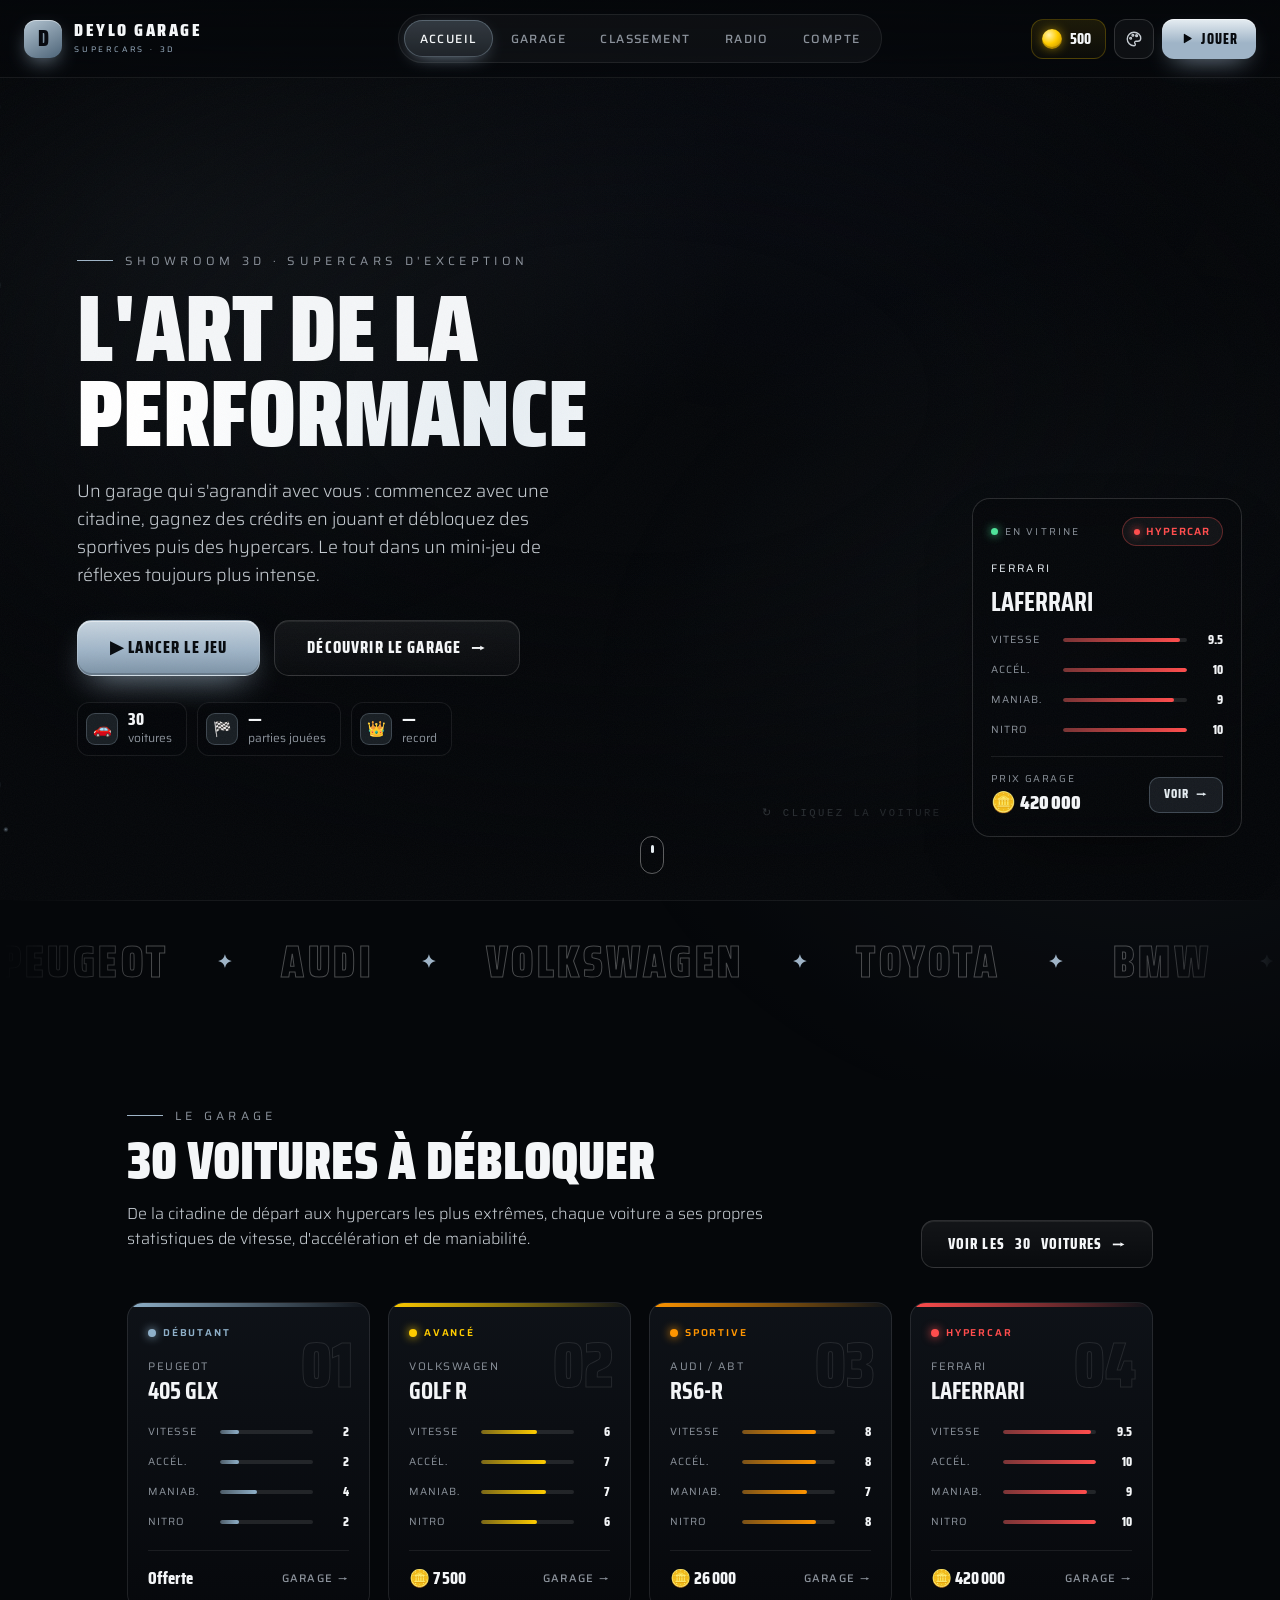
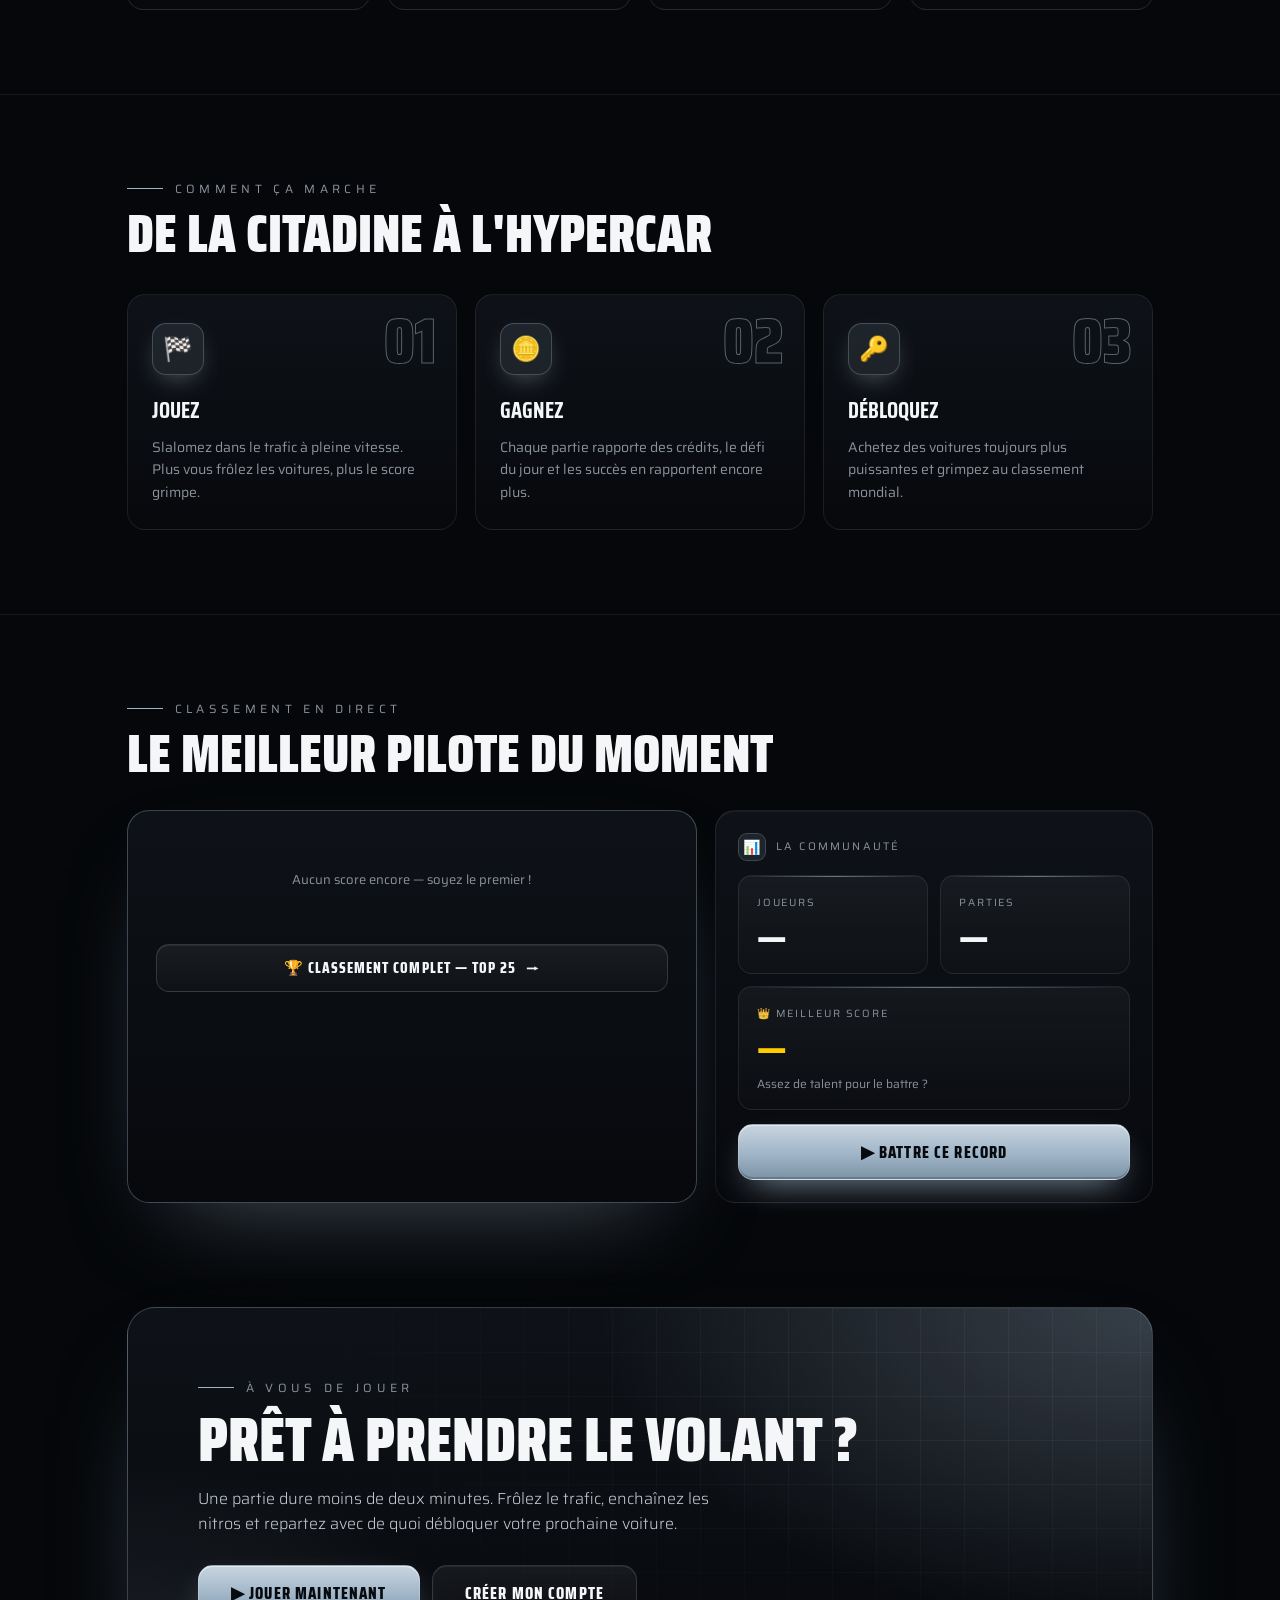
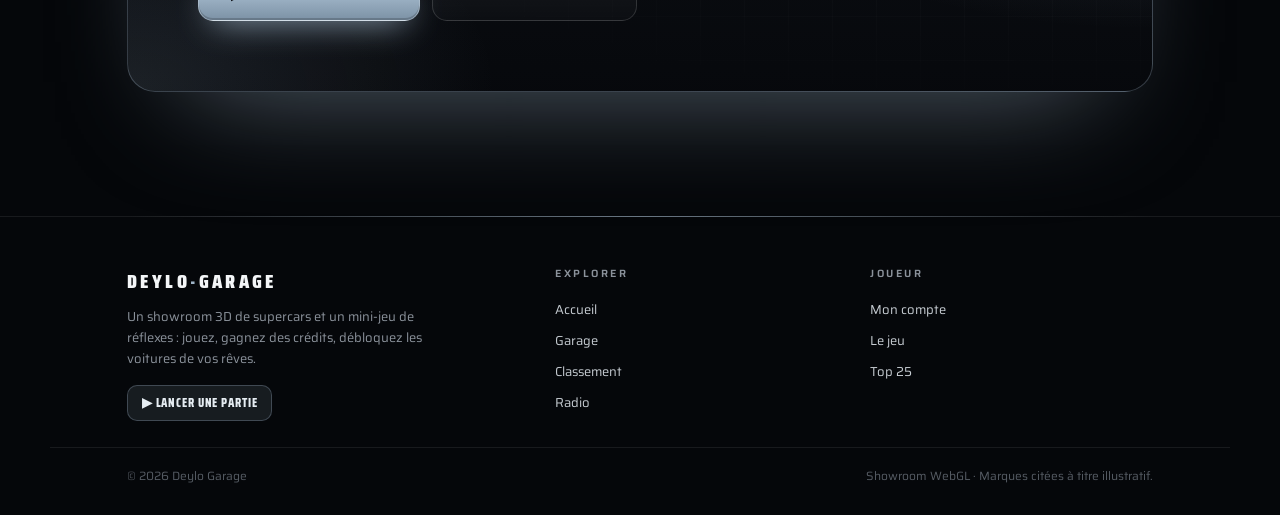
==== commit 7faab334: "Refonte de l'interface du site et maps du jeu plus detaillees Site : nouveau design system (boutons " ====
--- a/index.html
+++ b/index.html
@@ -31,9 +31,6 @@
  .teaser-card{position:relative;background:linear-gradient(180deg,var(--card-1),var(--card-2));border:1px solid rgba(255,255,255,.1);border-radius:16px;overflow:hidden}
  .teaser-card .bar{height:4px}
  .teaser-card .body{padding:18px 20px}
- .teaser-card .stat-bars{display:flex;gap:3px;margin:12px 0 14px}
- .teaser-card .stat-bars i{flex:1;height:5px;border-radius:3px;background:rgba(255,255,255,.1);display:block;overflow:hidden}
- .teaser-card .stat-bars i b{display:block;height:100%}
  .board-highlight{background:linear-gradient(180deg,var(--card-1),var(--card-2));border:1px solid rgba(var(--accent-rgb),.35);border-radius:22px;padding:28px;box-shadow:0 40px 100px -50px rgba(var(--accent-rgb),.5)}
  @keyframes neonPulseBig{0%,100%{filter:brightness(1)}50%{filter:brightness(1.3)}}
  .board-top1{display:flex;align-items:center;gap:22px;padding:26px;border-radius:18px;background:linear-gradient(90deg,rgba(255,204,0,.2),transparent);border:1px solid rgba(255,204,0,.55);box-shadow:0 0 40px -8px rgba(255,204,0,.7),inset 0 0 30px -16px rgba(255,204,0,.8);margin-bottom:14px;animation:neonPulseBig 2.6s ease-in-out infinite}
@@ -43,7 +40,51 @@
  @media (max-width:520px){ .board-top1{padding:18px;gap:14px} .board-top1 .crown{font-size:32px} .board-top1 .who{font-size:24px} .board-top1 .sc{font-size:30px} }
  .board-grid{display:grid;grid-template-columns:1.3fr 1fr;gap:18px;margin-top:30px}
  @media (max-width:780px){ .board-grid{grid-template-columns:1fr} }
- @media (max-width:680px){ .hero-text{left:5vw;right:5vw;max-width:none} }
+ @media (max-width:680px){ .hero-text{left:5vw;right:5vw;max-width:none;bottom:5%} .hero-text h1{font-size:clamp(38px,11vw,56px)} .hero-text p{font-size:14.5px;margin-top:14px} .hero .hero-cta{margin-top:20px} .hero-cta .btn{flex:1 1 100%} .hero .hero-chips{display:none} .hero-text .eyebrow{font-size:10px;letter-spacing:.24em} .fx-scroll-cue{display:none} }
+ .hero-chips{display:flex;gap:10px;flex-wrap:wrap;margin-top:26px;pointer-events:auto;animation:heroUp .95s 1.2s cubic-bezier(.2,.7,.2,1) both}
+ .hero-chip{display:flex;align-items:center;gap:10px;padding:8px 14px 8px 8px;border-radius:12px;background:rgba(var(--bg-rgb),.55);border:1px solid var(--line);backdrop-filter:blur(10px);font-size:12px;color:var(--text-3)}
+ .hero-chip b{display:block;font-family:'Saira Condensed';font-weight:800;font-size:17px;color:var(--text-1);line-height:1}
+ .hero-chip .ci{width:32px;height:32px;border-radius:9px;display:flex;align-items:center;justify-content:center;background:rgba(var(--accent-rgb),.14);border:1px solid rgba(var(--accent-rgb),.28);font-size:15px}
+ .hero-spec{position:absolute;right:3vw;bottom:7%;width:270px;padding:18px;border-radius:18px;background:linear-gradient(180deg,rgba(var(--bg-rgb),.72),rgba(var(--bg-rgb),.5));border:1px solid var(--line-2);backdrop-filter:blur(14px);box-shadow:var(--shadow);animation:heroUp 1s 1.35s cubic-bezier(.2,.7,.2,1) both}
+ .hero-spec .hs-top{display:flex;justify-content:space-between;align-items:center;gap:10px}
+ .hero-spec .live{display:flex;align-items:center;gap:7px;font-size:10px;letter-spacing:.22em;text-transform:uppercase;color:var(--text-3)}
+ .hero-spec .live i{width:7px;height:7px;border-radius:50%;background:var(--good);box-shadow:0 0 10px var(--good);animation:livePulse 1.6s ease-in-out infinite}
+ @keyframes livePulse{0%,100%{opacity:1}50%{opacity:.3}}
+ .hero-spec h3{font-size:26px;line-height:1;margin-top:12px}
+ .hero-spec .brand-l{font-size:11px;letter-spacing:.2em;text-transform:uppercase;color:var(--accent-light);margin-top:14px}
+ .spec-list{display:flex;flex-direction:column;gap:9px;margin-top:14px}
+ .spec{display:grid;grid-template-columns:62px 1fr 26px;align-items:center;gap:10px;font-size:10.5px;letter-spacing:.1em;text-transform:uppercase;color:var(--text-3)}
+ .spec .tr{height:4px;border-radius:9px;background:rgba(var(--line-rgb),.1);overflow:hidden}
+ .spec .tr b{display:block;height:100%;border-radius:inherit}
+ .spec .n{font-family:'Saira Condensed';font-weight:800;font-size:13px;color:var(--text-1);text-align:right;letter-spacing:0}
+ .hero-spec .hs-foot{display:flex;justify-content:space-between;align-items:center;margin-top:16px;padding-top:14px;border-top:1px solid var(--line)}
+ .hero-spec .price{font-family:'Saira Condensed';font-weight:900;font-size:20px}
+ .hero-spec .price small{display:block;font-family:'Saira';font-weight:400;font-size:10px;letter-spacing:.16em;color:var(--text-3);text-transform:uppercase}
+ @media (max-width:1100px){ .hero-spec{display:none} }
+ .hero-hint{left:auto;right:calc(3vw + 300px);bottom:9%;transform:none;animation:hintBlink 2.6s ease-in-out infinite}
+ @keyframes hintBlink{0%,100%{opacity:.35}50%{opacity:.9}}
+ @media (max-width:1100px){ .hero-hint{right:auto;left:50%;transform:translateX(-50%);bottom:46%} }
+ @media (max-width:680px){ .hero-hint{display:none} .hero-chip{padding:6px 10px 6px 6px} .hero-chip .ci{width:28px;height:28px} }
+ .teaser-card{display:block;color:inherit}
+ .teaser-card .tc-head{display:flex;justify-content:space-between;align-items:center;gap:8px}
+ .teaser-card .tier-dot{display:flex;align-items:center;gap:7px;font-size:10px;letter-spacing:.18em;text-transform:uppercase;font-weight:600}
+ .teaser-card .tier-dot i{width:8px;height:8px;border-radius:50%;box-shadow:0 0 10px currentColor;background:currentColor}
+ .teaser-card .tc-brand{font-size:11px;letter-spacing:.14em;text-transform:uppercase;color:var(--text-3);margin-top:18px}
+ .teaser-card h3{font-size:24px;line-height:1;margin-top:4px}
+ .teaser-card .tc-num{position:absolute;right:16px;top:30px;font-family:'Saira Condensed';font-weight:900;font-size:64px;line-height:1;color:transparent;-webkit-text-stroke:1px rgba(var(--line-rgb),.1);pointer-events:none}
+ .teaser-card .spec-list{margin-top:18px}
+ .teaser-card .tc-foot{display:flex;justify-content:space-between;align-items:center;margin-top:18px;padding-top:14px;border-top:1px solid var(--line);font-family:'Saira Condensed';font-weight:800;font-size:17px}
+ .teaser-card .tc-go{font-family:'Saira';font-size:11px;font-weight:500;letter-spacing:.12em;text-transform:uppercase;color:var(--text-3);transition:color .3s,transform .3s}
+ .teaser-card:hover .tc-go{color:var(--accent-light);transform:translateX(3px)}
+ .teaser-grid{grid-template-columns:repeat(4,1fr)}
+ @media (max-width:980px){ .teaser-grid{grid-template-columns:repeat(2,1fr)} }
+ @media (max-width:520px){ .teaser-grid{grid-template-columns:1fr} }
+ .sec-head{display:flex;justify-content:space-between;align-items:flex-end;gap:20px;flex-wrap:wrap}
+ .cta-band{position:relative;overflow:hidden;border-radius:28px;padding:clamp(34px,6vw,70px);border:1px solid rgba(var(--accent-rgb),.3);background:radial-gradient(90% 140% at 100% 0%,rgba(var(--accent-rgb),.28),transparent 60%),radial-gradient(60% 100% at 0% 100%,rgba(var(--accent-rgb),.14),transparent 60%),linear-gradient(180deg,var(--card-1),var(--card-2));box-shadow:0 50px 120px -60px rgba(var(--accent-rgb),.6)}
+ .cta-band::after{content:'';position:absolute;inset:0;background-image:linear-gradient(rgba(var(--line-rgb),.05) 1px,transparent 1px),linear-gradient(90deg,rgba(var(--line-rgb),.05) 1px,transparent 1px);background-size:44px 44px;-webkit-mask-image:radial-gradient(70% 90% at 80% 20%,#000,transparent);mask-image:radial-gradient(70% 90% at 80% 20%,#000,transparent);pointer-events:none}
+ .cta-band > *{position:relative;z-index:1}
+ .cta-band h2{font-weight:900;font-size:clamp(32px,5.4vw,62px);line-height:.95;max-width:720px}
+ .cta-band p{color:var(--text-2);max-width:520px;line-height:1.6;margin:16px 0 28px;font-weight:300}
 </style>
 </head>
 <body>
@@ -62,21 +103,31 @@
       <h1><span class="fx-line"><span>L'art de la</span></span><span class="fx-line"><span class="grad">performance</span></span></h1>
       <p>Un garage qui s'agrandit avec vous : commencez avec une citadine, gagnez des crédits en jouant et débloquez des sportives puis des hypercars. Le tout dans un mini-jeu de réflexes toujours plus intense.</p>
       <div class="hero-cta">
-        <a href="garage.html" class="btn btn-primary">Découvrir le garage →</a>
-        <a href="game/index.html" class="btn btn-ghost">▶ Lancer le jeu</a>
-      </div>
-    </div>
+        <a href="game/index.html" class="btn btn-primary btn-lg">▶ Lancer le jeu</a>
+        <a href="garage.html" class="btn btn-ghost btn-lg">Découvrir le garage <span class="arr">→</span></a>
+      </div>
+      <div class="hero-chips">
+        <div class="hero-chip"><span class="ci">🚗</span><div><b id="chipCars">30</b>voitures</div></div>
+        <div class="hero-chip"><span class="ci">🏁</span><div><b id="chipGames">—</b>parties jouées</div></div>
+        <div class="hero-chip"><span class="ci">👑</span><div><b id="chipRecord">—</b>record</div></div>
+      </div>
+    </div>
+    <aside class="hero-spec" id="heroSpec" aria-label="Voiture en vitrine"></aside>
   </section>
 
   <div class="fx-marquee" aria-hidden="true"><div class="fx-marquee-track" id="brandMarquee"></div></div>
 
   <section class="section" id="garage-teaser">
     <div class="container" data-reveal>
-      <div class="eyebrow"><span class="dash"></span>Le garage</div>
-      <h2 class="h1" style="font-size:clamp(32px,5vw,54px)"><span id="carCount">30</span> voitures à débloquer</h2>
-      <p class="lead">De la citadine de départ aux hypercars les plus extrêmes, chaque voiture a ses propres statistiques de vitesse, d'accélération et de maniabilité.</p>
-      <div class="grid" style="margin-top:30px;grid-template-columns:repeat(auto-fit,minmax(220px,1fr))" id="teaserGrid" data-stagger></div>
-      <a href="garage.html" class="btn btn-primary" style="margin-top:28px">Voir les <span id="carCount2">30</span> voitures →</a>
+      <div class="sec-head">
+        <div>
+          <div class="eyebrow"><span class="dash"></span>Le garage</div>
+          <h2 class="h1" style="font-size:clamp(32px,5vw,54px)"><span id="carCount">30</span> voitures à débloquer</h2>
+          <p class="lead">De la citadine de départ aux hypercars les plus extrêmes, chaque voiture a ses propres statistiques de vitesse, d'accélération et de maniabilité.</p>
+        </div>
+        <a href="garage.html" class="btn btn-ghost">Voir les <span id="carCount2">30</span> voitures <span class="arr">→</span></a>
+      </div>
+      <div class="grid teaser-grid" style="margin-top:34px" id="teaserGrid" data-stagger></div>
     </div>
   </section>
 
@@ -100,26 +151,37 @@
         <div class="board-highlight">
           <div id="homeBoardTop1" class="skeleton">Chargement du classement…</div>
           <div id="homeBoardRest" data-stagger style="display:flex;flex-direction:column;gap:6px;margin-top:6px"></div>
-          <a href="classement.html" class="btn btn-ghost btn-block" style="margin-top:18px">🏆 Classement complet — Top 25 →</a>
+          <a href="classement.html" class="btn btn-ghost btn-block" style="margin-top:18px">🏆 Classement complet — Top 25 <span class="arr">→</span></a>
         </div>
-        <div class="card" style="display:flex;flex-direction:column;justify-content:center;gap:16px">
-          <div class="eyebrow" style="margin:0"><span class="dash"></span>Statistiques</div>
-          <div id="homeStats" class="stat-row" style="margin-top:0;border-top:0;padding-top:0">
-            <div><div>Joueurs</div><div>—</div></div>
-            <div><div>Parties jouées</div><div>—</div></div>
-            <div><div>Meilleur score</div><div>—</div></div>
+        <div class="card" style="display:flex;flex-direction:column;gap:14px">
+          <div class="card-title" style="margin:0"><span class="ic">📊</span>La communauté</div>
+          <div id="homeStats" class="kpis" style="grid-template-columns:1fr 1fr">
+            <div class="kpi"><div class="k">Joueurs</div><div class="v">—</div></div>
+            <div class="kpi"><div class="k">Parties</div><div class="v">—</div></div>
+            <div class="kpi" style="grid-column:1 / -1"><div class="k">👑 Meilleur score</div><div class="v" style="color:var(--gold)">—</div><div class="s">Assez de talent pour le battre ?</div></div>
           </div>
-          <a href="game/index.html" class="btn btn-primary btn-block">▶ Battre ce record</a>
+          <a href="game/index.html" class="btn btn-primary btn-block btn-lg" style="margin-top:auto">▶ Battre ce record</a>
         </div>
       </div>
     </div>
   </section>
+
+  <section class="section" style="padding-top:20px">
+    <div class="container" data-reveal>
+      <div class="cta-band">
+        <div class="eyebrow"><span class="dash"></span>À vous de jouer</div>
+        <h2 style="margin-top:14px">Prêt à prendre le volant ?</h2>
+        <p>Une partie dure moins de deux minutes. Frôlez le trafic, enchaînez les nitros et repartez avec de quoi débloquer votre prochaine voiture.</p>
+        <div class="btn-row">
+          <a href="game/index.html" class="btn btn-primary btn-lg">▶ Jouer maintenant</a>
+          <a href="compte.html" class="btn btn-ghost btn-lg">Créer mon compte</a>
+        </div>
+      </div>
+    </div>
+  </section>
 </main>
 
-<footer class="footer">
-  <div style="font-family:'Saira Condensed';font-weight:900;letter-spacing:.16em;color:var(--text-2);font-size:16px">DEYLO<span style="color:var(--accent)">·</span>GARAGE</div>
-  <div>Showroom 3D · WebGL · Modèles 3D fournis par l'utilisateur · Marques citées à titre illustratif.</div>
-</footer>
+<footer class="footer" id="site-footer"></footer>
 
 <script src="https://cdnjs.cloudflare.com/ajax/libs/three.js/r128/three.min.js"></script>
 <script src="https://cdn.jsdelivr.net/npm/three@0.128.0/examples/js/loaders/GLTFLoader.js"></script>
@@ -149,6 +211,8 @@
   function heroFX(){
     document.getElementById('carCount').textContent = DG.CARS.length;
     document.getElementById('carCount2').textContent = DG.CARS.length;
+    document.getElementById('chipCars').textContent = DG.CARS.length;
+    renderHeroSpec(DG.carById('laferrari'));
     const brands = Array.from(new Set(DG.CARS.map(c=>c.brand.split(' / ')[0])));
     const once = brands.map(b=>'<span>' + b + '</span><span class="dot">✦</span>').join('');
     document.getElementById('brandMarquee').innerHTML = once + once;
@@ -166,22 +230,42 @@
     });
   }
 
+  const STAT_LABELS = [['speed','Vitesse'],['accel','Accél.'],['handling','Maniab.'],['boost','Nitro']];
+  function specList(c, color){
+    return '<div class="spec-list stat-bars">' + STAT_LABELS.map(([k, l])=>
+      '<div class="spec"><span>' + l + '</span><span class="tr"><b style="width:' + (c.stats[k]*10) + '%;background:linear-gradient(90deg,' + color + '66,' + color + ')"></b></span><span class="n">' + (+c.stats[k]).toFixed(1).replace('.0','') + '</span></div>'
+    ).join('') + '</div>';
+  }
+
+  function renderHeroSpec(c){
+    const tier = DG.TIERS[c.tier] || {};
+    const color = tier.color || '#9fb4c7';
+    document.getElementById('heroSpec').innerHTML =
+      '<div class="hs-top"><span class="live"><i></i>En vitrine</span><span class="pill pill-tier" style="color:' + color + ';border-color:' + color + '55"><span class="dot"></span>' + (tier.label || c.tier) + '</span></div>' +
+      '<div class="brand-l">' + c.brand + '</div><h3>' + c.name + '</h3>' +
+      specList(c, color) +
+      '<div class="hs-foot"><div class="price"><small>Prix garage</small>🪙 ' + c.price.toLocaleString('fr-FR') + '</div>' +
+      '<a href="garage.html" class="btn btn-soft btn-sm">Voir <span class="arr">→</span></a></div>';
+  }
+
   function renderTeaser(){
     const picks = ['citadine', 'golf-r', 'rs6-abt', 'laferrari'];
-    document.getElementById('teaserGrid').innerHTML = picks.map(id=>{
+    document.getElementById('teaserGrid').innerHTML = picks.map((id, i)=>{
       const c = DG.carById(id);
-      const color = (DG.TIERS[c.tier]||{}).color || '#9fb4c7';
-      const stat = (v)=>'<i><b style="width:' + (v*10) + '%;background:' + color + '"></b></i>';
+      const tier = DG.TIERS[c.tier] || {};
+      const color = tier.color || '#9fb4c7';
       return (
-        '<div class="teaser-card">' +
-          '<div class="bar" style="background:' + color + '"></div>' +
+        '<a class="teaser-card" href="garage.html">' +
+          '<div class="bar" style="background:linear-gradient(90deg,' + color + ',transparent)"></div>' +
           '<div class="body">' +
-            '<div class="pill pill-tier" style="margin-bottom:8px">' + c.brand + ' · ' + ((DG.TIERS[c.tier]||{}).label||c.tier) + '</div>' +
-            '<h3 style="font-size:20px">' + c.name + '</h3>' +
-            '<div class="stat-bars">' + stat(c.stats.speed)+stat(c.stats.accel)+stat(c.stats.handling)+stat(c.stats.boost) + '</div>' +
-            '<div style="font-family:\'Saira Condensed\';font-weight:800;font-size:16px">' + (c.price ? '🪙 ' + c.price.toLocaleString('fr-FR') : 'Gratuite') + '</div>' +
+            '<span class="tc-num">0' + (i + 1) + '</span>' +
+            '<div class="tc-head"><span class="tier-dot" style="color:' + color + '"><i></i>' + (tier.label || c.tier) + '</span></div>' +
+            '<div class="tc-brand">' + c.brand + '</div>' +
+            '<h3>' + c.name + '</h3>' +
+            specList(c, color) +
+            '<div class="tc-foot"><span>' + (c.price ? '🪙 ' + c.price.toLocaleString('fr-FR') : 'Offerte') + '</span><span class="tc-go">Garage →</span></div>' +
           '</div>' +
-        '</div>'
+        '</a>'
       );
     }).join('');
   }
@@ -205,7 +289,7 @@
         '<div><div style="font-size:10px;letter-spacing:.2em;color:var(--text-3);text-transform:uppercase">Meilleur pilote</div>' +
         '<div class="who">' + DG.Leaderboard.escapeHTML(top.name) + '</div>' +
         '<div style="font-size:12px;color:var(--text-3)">' + (car ? DG.Leaderboard.escapeHTML(car.name) : '') + '</div></div>' +
-        '<div class="sc" id="homeTopScore">' + top.score + '</div>' +
+        '<div class="sc" id="homeTopScore">' + Number(top.score).toLocaleString('fr-FR') + '</div>' +
       '</div>';
     if(DG.FX) DG.FX.countWhenVisible(document.getElementById('homeTopScore'), top.score);
     restEl.innerHTML = entries.slice(1,6).map((e,i)=>DG.Leaderboard.rowHTML(e, i+1)).join('');
@@ -213,7 +297,9 @@
     if(DG.SUPABASE_READY && DG.supabase){
       const { data } = await DG.supabase.rpc('get_public_stats');
       if(data){
-        const cells = document.querySelectorAll('#homeStats > div > div:last-child');
+        const cells = document.querySelectorAll('#homeStats .v');
+        const chip = (id, v)=>{ const n = document.getElementById(id); if(DG.FX) DG.FX.countUp(n, v || 0); else n.textContent = (v || 0).toLocaleString('fr-FR'); };
+        chip('chipGames', data.games_played); chip('chipRecord', data.top_score);
         const put = (i, v)=>{ if(DG.FX) DG.FX.countWhenVisible(cells[i], v || 0); else cells[i].textContent = v ?? 0; };
         put(0, data.players); put(1, data.games_played); put(2, data.top_score);
       }
--- a/css/site.css
+++ b/css/site.css
@@ -3,6 +3,7 @@
 :root, [data-theme="obsidian"]{
   --bg:#05070a; --bg-rgb:5,7,10; --bg2:#0a0d12;
   --accent:#9fb4c7; --accent-rgb:159,180,199; --accent-deep:#4d6478; --accent-light:#e6edf2; --accent-soft:#c3d2dd; --accent-pale:#b3c4d1;
+  --on-accent:#070a0e;
   --text-1:#f4f6f8; --text-2:#c6ccd2; --text-3:#8b929b; --text-4:#565c64; --line-rgb:255,255,255;
   --card-1:rgba(15,19,25,.94); --card-2:rgba(7,9,13,.94);
   --good:#4ee39a; --bad:#ff5a5a; --gold:#ffcc00;
@@ -10,113 +11,269 @@
 [data-theme="carmin"]{
   --bg:#120705; --bg-rgb:18,7,5; --bg2:#1d0c09;
   --accent:#e2382c; --accent-rgb:226,56,44; --accent-deep:#7a140e; --accent-light:#ffb28f; --accent-soft:#ff8a63; --accent-pale:#f2593f;
+  --on-accent:#fff;
   --text-1:#f8efe6; --text-2:#ddc9bd; --text-3:#a58f83; --text-4:#63514a; --line-rgb:255,235,222;
   --card-1:rgba(30,16,13,.94); --card-2:rgba(15,8,6,.94);
 }
 [data-theme="emeraude"]{
   --bg:#050d09; --bg-rgb:5,13,9; --bg2:#0a1712;
   --accent:#22c274; --accent-rgb:34,194,116; --accent-deep:#0e5c34; --accent-light:#7dffb8; --accent-soft:#4fdb98; --accent-pale:#3ded8f;
+  --on-accent:#03140b;
   --text-1:#eefaf3; --text-2:#c2d8cb; --text-3:#82998c; --text-4:#4d6156; --line-rgb:214,255,232;
   --card-1:rgba(11,26,19,.94); --card-2:rgba(5,13,9,.94);
   --good:#4ee39a; --bad:#ff5a5a; --gold:#ffcc00;
 }
+:root{
+  --line:rgba(var(--line-rgb),.08); --line-2:rgba(var(--line-rgb),.14);
+  --glass:rgba(var(--line-rgb),.04); --glass-2:rgba(var(--line-rgb),.07);
+  --r-sm:10px; --r:14px; --r-lg:20px;
+  --shadow:0 30px 80px -40px rgba(0,0,0,.9);
+  --ring:0 0 0 3px rgba(var(--accent-rgb),.35);
+}
 
 *{box-sizing:border-box}
+html{scroll-behavior:smooth;color-scheme:dark}
 html,body{margin:0;padding:0;background:var(--bg);color:var(--text-1);font-family:'Saira',system-ui,-apple-system,sans-serif;-webkit-font-smoothing:antialiased}
 body{min-height:100vh;overflow-x:hidden}
 a{color:var(--text-2);text-decoration:none;transition:color .2s;-webkit-tap-highlight-color:transparent}
 a:hover{color:var(--text-1)}
+p a,.card a:not(.btn){color:var(--accent-light);text-decoration:underline;text-decoration-color:rgba(var(--accent-rgb),.45);text-underline-offset:3px}
+p a:hover,.card a:not(.btn):hover{text-decoration-color:var(--accent)}
 h1,h2,h3{font-family:'Saira Condensed',sans-serif;text-transform:uppercase;margin:0}
 button,input,select,textarea{font-family:inherit}
-button{cursor:pointer;transition:transform .12s cubic-bezier(.2,.7,.2,1),box-shadow .2s,background .2s,border-color .2s}
+button{cursor:pointer;-webkit-tap-highlight-color:transparent;transition:transform .12s cubic-bezier(.2,.7,.2,1),box-shadow .2s,background .2s,border-color .2s,color .2s}
 button:active{transform:translateY(1px) scale(.97)}
-::selection{background:var(--accent);color:#fff}
+:focus-visible{outline:2px solid var(--accent);outline-offset:3px;border-radius:6px}
+::selection{background:var(--accent);color:var(--on-accent)}
+::-webkit-scrollbar{width:10px;height:10px}
+::-webkit-scrollbar-track{background:var(--bg)}
+::-webkit-scrollbar-thumb{background:rgba(var(--line-rgb),.14);border-radius:10px;border:2px solid var(--bg)}
+::-webkit-scrollbar-thumb:hover{background:rgba(var(--accent-rgb),.5)}
 .container{max-width:1180px;margin:0 auto;padding:0 6vw}
+.sr-only{position:absolute;width:1px;height:1px;overflow:hidden;clip:rect(0 0 0 0);white-space:nowrap}
 
 /* ---------- Nav ---------- */
-.navbar{position:fixed;top:0;left:0;right:0;z-index:200;display:flex;align-items:center;justify-content:space-between;gap:12px;padding:14px 24px;backdrop-filter:blur(16px);background:linear-gradient(rgba(var(--bg-rgb),.92),rgba(var(--bg-rgb),.7));border-bottom:1px solid rgba(var(--line-rgb),.08)}
-.brand{display:flex;align-items:center;gap:12px}
-.brand-mark{width:36px;height:36px;border-radius:11px;background:linear-gradient(150deg,var(--accent-pale),var(--accent-deep));display:flex;align-items:center;justify-content:center;box-shadow:0 8px 22px -8px var(--accent);flex:0 0 auto}
+.navbar{position:fixed;top:0;left:0;right:0;z-index:200;display:grid;grid-template-columns:1fr auto 1fr;align-items:center;gap:12px;padding:14px 24px;backdrop-filter:blur(18px) saturate(1.3);-webkit-backdrop-filter:blur(18px) saturate(1.3);background:linear-gradient(rgba(var(--bg-rgb),.9),rgba(var(--bg-rgb),.62));border-bottom:1px solid var(--line)}
+.brand{display:flex;align-items:center;gap:12px;justify-self:start}
+.brand-mark{width:38px;height:38px;border-radius:12px;background:linear-gradient(150deg,var(--accent-pale),var(--accent-deep));display:flex;align-items:center;justify-content:center;box-shadow:0 8px 22px -8px var(--accent),inset 0 1px 0 rgba(255,255,255,.45);flex:0 0 auto}
 .brand-mark span{font-family:'Saira Condensed';font-weight:900;font-size:22px;color:#080a10}
-.brand-name{font-family:'Saira Condensed';font-weight:900;font-size:18px;letter-spacing:.14em;line-height:1}
-.brand-sub{font-size:8px;letter-spacing:.35em;color:var(--accent);text-transform:uppercase;margin-top:3px}
-.nav-links{display:flex;gap:4px;align-items:center;font-size:12.5px;letter-spacing:.1em;text-transform:uppercase;flex-wrap:wrap}
-.nav-links a, .nav-links button.navbtn{padding:9px 13px;border-radius:8px;background:transparent;border:0;color:var(--text-2);font-size:12.5px;letter-spacing:.1em;text-transform:uppercase}
-.nav-links a:hover, .nav-links button.navbtn:hover{background:rgba(var(--line-rgb),.07);color:var(--text-1)}
-.nav-links a.active{color:var(--text-1);background:rgba(var(--accent-rgb),.15)}
-.nav-cta{display:inline-flex;align-items:center;gap:8px;padding:10px 20px;border:1px solid var(--accent);border-radius:999px;color:var(--text-1)!important;background:rgba(var(--accent-rgb),.14)}
-.nav-money{display:flex;align-items:center;gap:7px;padding:8px 14px;border-radius:999px;border:1px solid rgba(var(--line-rgb),.16);background:rgba(var(--line-rgb),.05);font-family:'Saira Condensed';font-weight:800;font-size:14px;white-space:nowrap}
+.brand-name{font-family:'Saira Condensed';font-weight:900;font-size:18px;letter-spacing:.14em;line-height:1;color:var(--text-1)}
+.brand-sub{font-size:8px;letter-spacing:.35em;color:var(--accent);text-transform:uppercase;margin-top:4px}
+
+.nav-links{position:relative;display:flex;gap:2px;align-items:center;padding:5px;border-radius:999px;background:rgba(var(--line-rgb),.035);border:1px solid var(--line)}
+.nav-links a{position:relative;z-index:1;display:flex;align-items:center;gap:8px;padding:9px 16px;border-radius:999px;color:var(--text-3);font-size:12px;font-weight:500;letter-spacing:.12em;text-transform:uppercase;white-space:nowrap}
+.nav-links a:hover{color:var(--text-1)}
+.nav-links a.active{color:var(--text-1)}
+.nav-links a .ni{display:none}
+.nav-pill{position:absolute;z-index:0;top:5px;bottom:5px;left:0;width:0;border-radius:999px;background:linear-gradient(180deg,rgba(var(--accent-rgb),.26),rgba(var(--accent-rgb),.12));box-shadow:inset 0 0 0 1px rgba(var(--accent-rgb),.35),0 6px 20px -10px var(--accent);transition:transform .5s cubic-bezier(.16,1,.3,1),width .5s cubic-bezier(.16,1,.3,1),opacity .3s;opacity:0;pointer-events:none}
+
+.nav-right{display:flex;align-items:center;gap:8px;justify-self:end}
+.nav-icon{position:relative;width:40px;height:40px;border-radius:12px;display:flex;align-items:center;justify-content:center;border:1px solid var(--line-2);background:var(--glass);color:var(--text-2);padding:0}
+.nav-icon:hover{color:var(--text-1);border-color:rgba(var(--accent-rgb),.5);background:rgba(var(--accent-rgb),.1)}
+.nav-icon svg{width:18px;height:18px}
+.nav-cta{display:inline-flex;align-items:center;gap:8px;height:40px;padding:0 18px;border-radius:12px;font-family:'Saira Condensed';font-weight:800;font-size:14px;letter-spacing:.08em;text-transform:uppercase;color:var(--on-accent)!important;background:linear-gradient(180deg,var(--accent-light),var(--accent) 60%);box-shadow:0 10px 26px -12px var(--accent),inset 0 1px 0 rgba(255,255,255,.5)}
+.nav-cta svg{width:13px;height:13px}
+.nav-money{display:flex;align-items:center;gap:8px;height:40px;padding:0 14px 0 10px;border-radius:12px;border:1px solid rgba(255,204,0,.22);background:linear-gradient(180deg,rgba(255,204,0,.1),rgba(255,204,0,.03));font-family:'Saira Condensed';font-weight:800;font-size:15px;white-space:nowrap;color:var(--text-1)}
+.nav-money .coin{width:20px;height:20px;border-radius:50%;background:radial-gradient(circle at 35% 30%,#fff2a8,#ffcc00 45%,#b07d00);box-shadow:0 0 12px -2px rgba(255,204,0,.8),inset 0 -2px 0 rgba(0,0,0,.2);flex:0 0 auto}
+.nav-avatar{display:none;width:40px;height:40px;border-radius:12px;overflow:hidden;border:1px solid var(--line-2)}
+.nav-avatar img{width:100%;height:100%;object-fit:cover}
+
+.theme-menu{position:absolute;top:calc(100% + 10px);right:0;min-width:200px;padding:8px;border-radius:16px;background:rgba(var(--bg-rgb),.96);border:1px solid var(--line-2);box-shadow:var(--shadow);backdrop-filter:blur(16px);display:flex;flex-direction:column;gap:2px;opacity:0;transform:translateY(-6px) scale(.98);transform-origin:top right;pointer-events:none;transition:opacity .2s,transform .25s cubic-bezier(.16,1,.3,1)}
+.theme-menu.open{opacity:1;transform:none;pointer-events:auto}
+.theme-menu .tm-title{font-size:10px;letter-spacing:.24em;text-transform:uppercase;color:var(--text-4);padding:6px 10px 8px}
+.theme-menu button{display:flex;align-items:center;gap:12px;width:100%;padding:10px;border-radius:10px;border:0;background:transparent;color:var(--text-2);font-size:13.5px;text-align:left}
+.theme-menu button:hover{background:var(--glass-2);color:var(--text-1)}
+.theme-menu button.on{color:var(--text-1);background:rgba(var(--accent-rgb),.12)}
+.theme-menu .sw{width:20px;height:20px;border-radius:50%;flex:0 0 auto;box-shadow:inset 0 0 0 1px rgba(255,255,255,.2)}
+.theme-menu .ck{margin-left:auto;opacity:0;color:var(--accent)}
+.theme-menu button.on .ck{opacity:1}
+
 .nav-burger{display:none}
-main{padding-top:78px}
-
+.nav-burger span{display:block;width:16px;height:1.5px;border-radius:2px;background:currentColor;transition:transform .35s cubic-bezier(.16,1,.3,1),opacity .2s}
+.nav-burger span+span{margin-top:4px}
+.nav-burger.open span:nth-child(1){transform:translateY(5.5px) rotate(45deg)}
+.nav-burger.open span:nth-child(2){opacity:0}
+.nav-burger.open span:nth-child(3){transform:translateY(-5.5px) rotate(-45deg)}
+.nav-burger>div{display:flex;flex-direction:column}
+main{padding-top:84px}
+
+@media (max-width:1060px){ .nav-links a{padding:9px 12px;letter-spacing:.08em} .brand-sub{display:none} }
 @media (max-width:900px){
-  .nav-links{position:fixed;top:64px;left:0;right:0;background:rgba(var(--bg-rgb),.98);backdrop-filter:blur(14px);flex-direction:column;align-items:stretch;padding:14px;gap:2px;border-bottom:1px solid rgba(var(--line-rgb),.1);transform:translateY(-8px);opacity:0;pointer-events:none;transition:opacity .2s,transform .2s}
-  .nav-links.open{transform:translateY(0);opacity:1;pointer-events:auto}
-  .nav-links a, .nav-links button.navbtn{width:100%;text-align:left;padding:13px 14px}
-  .nav-burger{display:flex;align-items:center;justify-content:center;width:40px;height:40px;border-radius:10px;border:1px solid rgba(var(--line-rgb),.16);background:rgba(var(--line-rgb),.05);color:var(--text-1);font-size:18px}
-}
+  .navbar{display:flex;justify-content:space-between;padding:12px 16px}
+  .nav-links{position:fixed;top:64px;left:10px;right:10px;flex-direction:column;align-items:stretch;padding:10px;gap:2px;border-radius:20px;background:rgba(var(--bg-rgb),.97);border:1px solid var(--line-2);box-shadow:var(--shadow);backdrop-filter:blur(18px);transform:translateY(-10px) scale(.98);transform-origin:top center;opacity:0;pointer-events:none;transition:opacity .25s,transform .35s cubic-bezier(.16,1,.3,1)}
+  .nav-links.open{transform:none;opacity:1;pointer-events:auto}
+  .nav-links a{padding:15px 14px;border-radius:12px;font-size:15px;font-family:'Saira Condensed';font-weight:700;letter-spacing:.1em;color:var(--text-2)}
+  .nav-links a .ni{display:inline-flex;width:30px;height:30px;border-radius:9px;align-items:center;justify-content:center;background:var(--glass-2);font-size:14px}
+  .nav-links a.active{background:rgba(var(--accent-rgb),.14);color:var(--text-1)}
+  .nav-links a.active .ni{background:rgba(var(--accent-rgb),.25)}
+  .nav-pill{display:none}
+  .nav-burger{display:flex}
+  .nav-cta .lbl{display:none}
+  .nav-cta{padding:0 14px}
+}
+@media (max-width:420px){ .brand-name{font-size:15px} .brand-mark{width:34px;height:34px} .nav-right{gap:6px} .nav-money{padding:0 10px 0 8px;font-size:14px} .nav-theme{display:none} }
 
 /* ---------- Buttons ---------- */
-.btn{display:inline-flex;align-items:center;justify-content:center;gap:8px;padding:14px 28px;border-radius:12px;border:1px solid transparent;font-family:'Saira Condensed';font-weight:800;font-size:15px;letter-spacing:.06em;text-transform:uppercase}
-.btn-primary{background:var(--accent);color:#fff;box-shadow:0 12px 30px -12px rgba(var(--accent-rgb),.8)}
-.btn-primary:hover{transform:translateY(-2px)}
-.btn-ghost{border-color:rgba(var(--line-rgb),.24);color:var(--text-1);background:transparent}
-.btn-ghost:hover{border-color:var(--text-1);background:rgba(var(--line-rgb),.06)}
+.btn{--bh:48px;display:inline-flex;align-items:center;justify-content:center;gap:10px;min-height:var(--bh);padding:0 26px;border-radius:13px;border:1px solid transparent;font-family:'Saira Condensed';font-weight:800;font-size:15px;letter-spacing:.07em;text-transform:uppercase;line-height:1;white-space:nowrap;text-decoration:none!important;color:var(--text-1)}
+.btn .arr{display:inline-block;transition:transform .35s cubic-bezier(.16,1,.3,1)}
+.btn:hover .arr{transform:translateX(4px)}
+.btn svg{width:16px;height:16px;flex:0 0 auto}
+.btn-primary{background:linear-gradient(180deg,var(--accent-light) -40%,var(--accent) 55%,var(--accent-deep) 160%);color:var(--on-accent)!important;border-color:rgba(255,255,255,.18);box-shadow:0 14px 34px -14px rgba(var(--accent-rgb),.9),inset 0 1px 0 rgba(255,255,255,.5),inset 0 -2px 0 rgba(0,0,0,.18)}
+.btn-primary:hover{transform:translateY(-2px);filter:brightness(1.06)}
+.btn-ghost{border-color:var(--line-2);color:var(--text-1);background:linear-gradient(180deg,rgba(var(--line-rgb),.06),rgba(var(--line-rgb),.02));box-shadow:inset 0 1px 0 rgba(var(--line-rgb),.07)}
+.btn-ghost:hover{border-color:rgba(var(--accent-rgb),.55);background:rgba(var(--accent-rgb),.1)}
+.btn-soft{background:rgba(var(--accent-rgb),.12);border-color:rgba(var(--accent-rgb),.3);color:var(--accent-light)}
+.btn-soft:hover{background:rgba(var(--accent-rgb),.2);border-color:rgba(var(--accent-rgb),.55);color:var(--text-1)}
+.btn-danger{background:rgba(255,90,90,.1);border-color:rgba(255,90,90,.3);color:#ff9a9a}
+.btn-danger:hover{background:rgba(255,90,90,.18);border-color:rgba(255,90,90,.6);color:#fff}
 .btn-block{width:100%}
-.btn:disabled{opacity:.45;cursor:not-allowed;transform:none!important}
-.btn-sm{padding:9px 16px;font-size:12.5px;border-radius:9px}
+.btn-lg{--bh:56px;padding:0 32px;font-size:16.5px;border-radius:15px}
+.btn-sm{--bh:36px;padding:0 14px;font-size:12.5px;border-radius:10px;gap:7px}
+.btn:disabled,.btn[aria-disabled="true"]{cursor:not-allowed;transform:none!important;filter:none;box-shadow:none;background:rgba(var(--line-rgb),.04);border-color:var(--line);color:var(--text-4)!important}
+.btn.loading{pointer-events:none;color:transparent!important}
+.btn.loading::before{content:'';position:absolute;left:50%;top:50%;width:18px;height:18px;margin:-9px 0 0 -9px;border-radius:50%;border:2px solid rgba(var(--line-rgb),.25);border-top-color:var(--text-1);animation:dgSpin .7s linear infinite}
+@keyframes dgSpin{to{transform:rotate(360deg)}}
+.btn-row{display:flex;gap:12px;flex-wrap:wrap}
+
+/* Segmented control (onglets, filtres) */
+.seg{position:relative;display:inline-flex;gap:2px;padding:4px;border-radius:14px;background:rgba(var(--line-rgb),.035);border:1px solid var(--line);max-width:100%;overflow-x:auto;scrollbar-width:none}
+.seg::-webkit-scrollbar{display:none}
+.seg button{position:relative;display:inline-flex;align-items:center;gap:8px;padding:10px 16px;border-radius:10px;border:0;background:transparent;color:var(--text-3);font-size:12.5px;font-weight:600;letter-spacing:.08em;text-transform:uppercase;white-space:nowrap}
+.seg button:hover{color:var(--text-1)}
+.seg button.on{color:var(--text-1);background:linear-gradient(180deg,rgba(var(--accent-rgb),.25),rgba(var(--accent-rgb),.1));box-shadow:inset 0 0 0 1px rgba(var(--accent-rgb),.4)}
+.seg button .ct{font-size:10.5px;padding:2px 7px;border-radius:999px;background:rgba(var(--line-rgb),.08);color:var(--text-3)}
+.seg button.on .ct{background:rgba(var(--accent-rgb),.3);color:var(--text-1)}
+.seg.full{display:flex;width:100%}
+.seg.full button{flex:1;justify-content:center}
 
 /* ---------- Cards / layout ---------- */
-.card{background:linear-gradient(180deg,var(--card-1),var(--card-2));border:1px solid rgba(var(--line-rgb),.08);border-radius:16px;padding:20px}
-.section{padding:70px 0}
+.card{background:linear-gradient(180deg,var(--card-1),var(--card-2));border:1px solid var(--line);border-radius:var(--r-lg);padding:22px;box-shadow:inset 0 1px 0 rgba(var(--line-rgb),.05)}
+.card-title{display:flex;align-items:center;gap:10px;font-size:11px;letter-spacing:.2em;color:var(--text-3);text-transform:uppercase;margin-bottom:14px}
+.card-title .ic{width:28px;height:28px;border-radius:9px;display:flex;align-items:center;justify-content:center;background:rgba(var(--accent-rgb),.12);border:1px solid rgba(var(--accent-rgb),.25);font-size:14px;letter-spacing:0}
+.section{padding:84px 0}
 .eyebrow{display:flex;align-items:center;gap:12px;font-size:12px;letter-spacing:.36em;text-transform:uppercase;color:var(--text-3)}
 .eyebrow span.dash{width:36px;height:1px;background:var(--accent)}
 .h1{font-weight:900;font-size:clamp(34px,6vw,64px);line-height:.96;margin-top:10px}
 .lead{color:var(--text-2);font-size:16px;line-height:1.6;font-weight:300;margin-top:14px;max-width:640px}
+.page-head{display:flex;justify-content:space-between;align-items:flex-end;gap:24px;flex-wrap:wrap}
 .grid{display:grid;gap:18px}
-.grid-auto{grid-template-columns:repeat(auto-fit,minmax(260px,1fr))}
-.pill{display:inline-flex;align-items:center;gap:6px;padding:5px 12px;border-radius:999px;font-size:11px;letter-spacing:.1em;text-transform:uppercase;font-weight:700}
-.pill-locked{background:rgba(255,90,90,.14);color:#ff8080;border:1px solid rgba(255,90,90,.3)}
-.pill-owned{background:rgba(78,227,154,.14);color:var(--good);border:1px solid rgba(78,227,154,.3)}
-.pill-tier{background:rgba(var(--accent-rgb),.14);color:var(--accent-light);border:1px solid rgba(var(--accent-rgb),.3)}
-.stat-row{display:flex;gap:18px;flex-wrap:wrap;border-top:1px solid rgba(var(--line-rgb),.08);padding-top:12px;margin-top:14px}
+.grid-auto{grid-template-columns:repeat(auto-fit,minmax(220px,1fr))}
+.pill{display:inline-flex;align-items:center;gap:6px;padding:5px 11px;border-radius:999px;font-size:10.5px;letter-spacing:.12em;text-transform:uppercase;font-weight:600}
+.pill-locked{background:rgba(255,90,90,.12);color:#ff8f8f;border:1px solid rgba(255,90,90,.28)}
+.pill-owned{background:rgba(78,227,154,.12);color:var(--good);border:1px solid rgba(78,227,154,.3)}
+.pill-tier{background:rgba(var(--line-rgb),.05);color:var(--text-2);border:1px solid var(--line-2)}
+.pill-gold{background:rgba(255,204,0,.1);color:#ffd84d;border:1px solid rgba(255,204,0,.3)}
+.pill .dot{width:6px;height:6px;border-radius:50%;background:currentColor;box-shadow:0 0 8px currentColor}
+.stat-row{display:flex;gap:18px;flex-wrap:wrap;border-top:1px solid var(--line);padding-top:12px;margin-top:14px}
 .stat-row div div:first-child{font-size:9px;letter-spacing:.14em;color:var(--text-3)}
 .stat-row div div:last-child{font-family:'Saira Condensed';font-weight:800;font-size:18px;margin-top:2px}
 
+/* Tuiles de chiffres */
+.kpis{display:grid;grid-template-columns:repeat(auto-fit,minmax(140px,1fr));gap:12px}
+.kpi{position:relative;padding:18px 18px 16px;border-radius:var(--r);background:linear-gradient(180deg,rgba(var(--line-rgb),.045),rgba(var(--line-rgb),.015));border:1px solid var(--line);overflow:hidden}
+.kpi::before{content:'';position:absolute;left:0;top:0;right:0;height:1px;background:linear-gradient(90deg,transparent,rgba(var(--accent-rgb),.6),transparent)}
+.kpi .k{font-size:10.5px;letter-spacing:.18em;color:var(--text-3);text-transform:uppercase;display:flex;align-items:center;gap:7px}
+.kpi .v{font-family:'Saira Condensed';font-weight:900;font-size:clamp(26px,3vw,36px);line-height:1;margin-top:10px;font-variant-numeric:tabular-nums}
+.kpi .s{font-size:12px;color:var(--text-3);margin-top:6px}
+
+/* Barre de progression */
+.progress{height:8px;border-radius:99px;background:rgba(var(--line-rgb),.07);overflow:hidden;box-shadow:inset 0 1px 2px rgba(0,0,0,.4)}
+.progress > i{display:block;height:100%;width:0;border-radius:inherit;background:linear-gradient(90deg,var(--accent-deep),var(--accent),var(--accent-light));box-shadow:0 0 14px rgba(var(--accent-rgb),.6);transition:width 1.2s cubic-bezier(.16,1,.3,1)}
+
 /* ---------- Toast / forms ---------- */
-.field{display:flex;flex-direction:column;gap:6px;margin-bottom:14px}
-.field label{font-size:11px;letter-spacing:.12em;text-transform:uppercase;color:var(--text-3)}
-.field input, .field textarea{width:100%;background:#07080d;border:1px solid rgba(var(--line-rgb),.16);border-radius:10px;padding:12px 14px;color:var(--text-1);font-size:15px;outline:none}
-[data-theme="ivoire"] .field input, [data-theme="ivoire"] .field textarea{background:#fffdf8;color:#241d13}
-.field input:focus, .field textarea:focus{border-color:var(--accent)}
-.msg{padding:11px 14px;border-radius:10px;font-size:13.5px;margin-bottom:14px}
-.msg-error{background:rgba(255,90,90,.12);border:1px solid rgba(255,90,90,.3);color:#ff9090}
-.msg-ok{background:rgba(78,227,154,.12);border:1px solid rgba(78,227,154,.3);color:var(--good)}
-
-.footer{padding:40px 6vw;border-top:1px solid rgba(var(--line-rgb),.08);display:flex;justify-content:space-between;flex-wrap:wrap;gap:14px;align-items:center;color:var(--text-4);font-size:12.5px}
-
-.skeleton{opacity:.5;text-align:center;padding:30px;color:var(--text-3);font-size:13px}
-
-.leaderboard-row{display:flex;align-items:center;gap:14px;padding:11px 16px;border-radius:11px;border:1px solid rgba(var(--line-rgb),.06)}
-.leaderboard-row .rank{font-family:'Saira Condensed';font-weight:900;font-size:17px;width:30px}
-.leaderboard-row .name{flex:1;font-family:'Saira Condensed';font-weight:700;font-size:16px;white-space:nowrap;overflow:hidden;text-overflow:ellipsis}
-.leaderboard-row .meta{font-size:11.5px;color:var(--text-3);min-width:90px;text-align:right}
-.leaderboard-row .score{font-family:'Saira Condensed';font-weight:800;font-size:17px;color:var(--accent-light);min-width:64px;text-align:right}
-
-.badge-grid{display:grid;grid-template-columns:repeat(auto-fill,minmax(96px,1fr));gap:10px}
-.badge{display:flex;flex-direction:column;align-items:center;text-align:center;gap:6px;padding:14px 8px;border-radius:14px;border:1px solid rgba(var(--line-rgb),.08);background:rgba(var(--line-rgb),.02)}
-.badge .icon{font-size:26px;filter:grayscale(1);opacity:.35}
-.badge .label{font-size:10.5px;line-height:1.25;color:var(--text-3)}
-.badge.unlocked{border-color:rgba(var(--accent-rgb),.4);background:rgba(var(--accent-rgb),.08)}
-.badge.unlocked .icon{filter:none;opacity:1}
+.field{display:flex;flex-direction:column;gap:7px;margin-bottom:16px}
+.field label{font-size:11px;letter-spacing:.14em;text-transform:uppercase;color:var(--text-3);font-weight:500}
+.field input, .field textarea, .field select, .input{width:100%;height:50px;background:rgba(0,0,0,.35);border:1px solid var(--line-2);border-radius:12px;padding:0 16px;color:var(--text-1);font-size:15px;outline:none;transition:border-color .2s,box-shadow .2s,background .2s}
+.field textarea{height:auto;padding:12px 16px;min-height:100px}
+.field input::placeholder,.input::placeholder{color:var(--text-4)}
+.field input:hover, .field textarea:hover, .input:hover{border-color:rgba(var(--line-rgb),.24)}
+.field input:focus, .field textarea:focus, .field select:focus, .input:focus{border-color:var(--accent);box-shadow:var(--ring);background:rgba(0,0,0,.5)}
+.input-wrap{position:relative}
+.input-wrap .input-btn{position:absolute;right:6px;top:50%;transform:translateY(-50%);height:38px;padding:0 12px;border-radius:9px;border:0;background:transparent;color:var(--text-3);font-size:12px;letter-spacing:.08em;text-transform:uppercase}
+.input-wrap .input-btn:hover{color:var(--text-1);background:var(--glass-2)}
+.input-wrap input{padding-right:84px}
+.msg{display:flex;align-items:flex-start;gap:10px;padding:12px 14px;border-radius:12px;font-size:13.5px;line-height:1.45;margin-bottom:14px;animation:dgMsgIn .4s cubic-bezier(.16,1,.3,1)}
+.msg::before{font-weight:800}
+.msg-error{background:rgba(255,90,90,.1);border:1px solid rgba(255,90,90,.3);color:#ffa0a0}
+.msg-error::before{content:'!'}
+.msg-ok{background:rgba(78,227,154,.1);border:1px solid rgba(78,227,154,.3);color:var(--good)}
+.msg-ok::before{content:'✓'}
+@keyframes dgMsgIn{from{opacity:0;transform:translateY(-6px)}to{opacity:1;transform:none}}
+input[type="range"]{-webkit-appearance:none;appearance:none;height:6px;border-radius:99px;background:linear-gradient(90deg,var(--accent) var(--p,50%),rgba(var(--line-rgb),.12) var(--p,50%));outline:none;cursor:pointer}
+input[type="range"]::-webkit-slider-thumb{-webkit-appearance:none;width:16px;height:16px;border-radius:50%;background:#fff;box-shadow:0 0 0 4px rgba(var(--accent-rgb),.3),0 2px 6px rgba(0,0,0,.5);transition:transform .15s}
+input[type="range"]::-webkit-slider-thumb:hover{transform:scale(1.2)}
+input[type="range"]::-moz-range-thumb{width:16px;height:16px;border:0;border-radius:50%;background:#fff;box-shadow:0 0 0 4px rgba(var(--accent-rgb),.3)}
+
+/* ---------- Footer ---------- */
+.footer{position:relative;margin-top:40px;border-top:1px solid var(--line);color:var(--text-4);font-size:13px}
+.footer::before{content:'';position:absolute;left:10%;right:10%;top:-1px;height:1px;background:linear-gradient(90deg,transparent,rgba(var(--accent-rgb),.6),transparent)}
+.footer-in{max-width:1180px;margin:0 auto;padding:48px 6vw 26px;display:grid;grid-template-columns:1.4fr 1fr 1fr;gap:32px}
+.footer-brand .fb{font-family:'Saira Condensed';font-weight:900;letter-spacing:.16em;color:var(--text-1);font-size:20px}
+.footer-brand .fb span{color:var(--accent)}
+.footer-brand p{margin:10px 0 0;max-width:320px;line-height:1.6;color:var(--text-3)}
+.footer-col h4{margin:0 0 12px;font-size:10.5px;letter-spacing:.24em;text-transform:uppercase;color:var(--text-3);font-weight:600}
+.footer-col a{display:block;padding:5px 0;color:var(--text-2)}
+.footer-col a:hover{color:var(--accent-light)}
+.footer-bottom{max-width:1180px;margin:0 auto;padding:18px 6vw 30px;display:flex;justify-content:space-between;flex-wrap:wrap;gap:10px;border-top:1px solid var(--line);font-size:12px}
+@media (max-width:720px){ .footer-in{grid-template-columns:1fr 1fr} .footer-brand{grid-column:1 / -1} }
+
+/* ---------- Etats de chargement / vides ---------- */
+.skeleton{text-align:center;padding:30px;color:var(--text-3);font-size:13px}
+.skel{position:relative;overflow:hidden;border-radius:12px;background:rgba(var(--line-rgb),.05)}
+.skel::after{content:'';position:absolute;inset:0;transform:translateX(-100%);background:linear-gradient(90deg,transparent,rgba(var(--line-rgb),.07),transparent);animation:dgShimmer 1.4s infinite}
+@keyframes dgShimmer{to{transform:translateX(100%)}}
+.empty{display:flex;flex-direction:column;align-items:center;gap:10px;text-align:center;padding:44px 20px;color:var(--text-3);font-size:14px}
+.empty .ei{width:56px;height:56px;border-radius:16px;display:flex;align-items:center;justify-content:center;font-size:26px;background:rgba(var(--accent-rgb),.1);border:1px solid rgba(var(--accent-rgb),.25)}
+
+/* ---------- Classement ---------- */
+.leaderboard-row{display:flex;align-items:center;gap:14px;padding:12px 16px;border-radius:12px;border:1px solid var(--line);transition:background .2s,border-color .2s}
+.leaderboard-row:not(.top3):hover{background:rgba(var(--accent-rgb),.07)!important;border-color:rgba(var(--accent-rgb),.25)}
+.leaderboard-row .rank{font-family:'Saira Condensed';font-weight:900;font-size:17px;width:34px;font-variant-numeric:tabular-nums}
+.leaderboard-row .who{flex:1;min-width:0;display:flex;align-items:center;gap:12px}
+.leaderboard-row .av{width:32px;height:32px;border-radius:10px;flex:0 0 auto;display:flex;align-items:center;justify-content:center;font-family:'Saira Condensed';font-weight:900;font-size:15px;color:#fff;background:linear-gradient(150deg,hsl(var(--h) 70% 55%),hsl(var(--h) 60% 28%));box-shadow:inset 0 1px 0 rgba(255,255,255,.3)}
+.leaderboard-row .name{display:block;font-family:'Saira Condensed';font-weight:700;font-size:16px;white-space:nowrap;overflow:hidden;text-overflow:ellipsis}
+.leaderboard-row .sub{display:none;font-size:11.5px;color:var(--text-3);white-space:nowrap;overflow:hidden;text-overflow:ellipsis}
+.leaderboard-row .meta{font-size:12px;color:var(--text-3);min-width:90px;text-align:right;white-space:nowrap}
+.leaderboard-row .score{font-family:'Saira Condensed';font-weight:800;font-size:18px;color:var(--accent-light);min-width:80px;text-align:right;font-variant-numeric:tabular-nums}
+.leaderboard-row.me{border-color:rgba(var(--accent-rgb),.55)!important;box-shadow:0 0 0 1px rgba(var(--accent-rgb),.25) inset}
+.leaderboard-row .you{font-size:9.5px;letter-spacing:.14em;padding:3px 7px;border-radius:6px;background:var(--accent);color:var(--on-accent);font-weight:700;margin-left:8px;vertical-align:middle}
+@media (max-width:640px){
+  .leaderboard-row{gap:10px;padding:11px 12px}
+  .leaderboard-row .meta{display:none}
+  .leaderboard-row .sub{display:block}
+  .leaderboard-row .score{min-width:0}
+}
+
+.badge-grid{display:grid;grid-template-columns:repeat(auto-fill,minmax(104px,1fr));gap:10px}
+.badge{position:relative;display:flex;flex-direction:column;align-items:center;text-align:center;gap:8px;padding:16px 8px 14px;border-radius:14px;border:1px solid var(--line);background:rgba(var(--line-rgb),.02);transition:transform .3s cubic-bezier(.16,1,.3,1),border-color .3s}
+.badge .icon{font-size:28px;filter:grayscale(1);opacity:.3}
+.badge .label{font-size:11px;line-height:1.25;color:var(--text-3);font-weight:500}
+.badge .req{font-size:9.5px;color:var(--text-4);letter-spacing:.04em}
+.badge.unlocked{border-color:rgba(var(--accent-rgb),.4);background:radial-gradient(120% 90% at 50% 0%,rgba(var(--accent-rgb),.18),rgba(var(--accent-rgb),.03))}
+.badge.unlocked:hover{transform:translateY(-3px)}
+.badge.unlocked .icon{filter:drop-shadow(0 4px 12px rgba(var(--accent-rgb),.6));opacity:1}
 .badge.unlocked .label{color:var(--text-1)}
-
-@keyframes neonPulse{0%,100%{filter:brightness(1)}50%{filter:brightness(1.25)}}
-.leaderboard-row.top3{padding:16px 20px;border-radius:14px;gap:16px;position:relative;background:linear-gradient(90deg,rgba(var(--neon-rgb),.16),rgba(var(--neon-rgb),.02));border:1px solid rgba(var(--neon-rgb),.5);box-shadow:0 0 26px -6px rgba(var(--neon-rgb),.65),inset 0 0 22px -14px rgba(var(--neon-rgb),.7);animation:neonPulse 2.6s ease-in-out infinite}
-.leaderboard-row.top3 .rank{font-size:24px;width:38px;text-shadow:0 0 10px currentColor,0 0 22px currentColor}
-.leaderboard-row.top3 .name{font-size:20px;text-shadow:0 0 14px rgba(var(--neon-rgb),.85)}
-.leaderboard-row.top3 .score{font-size:22px;color:#fff;text-shadow:0 0 12px rgba(var(--neon-rgb),.95),0 0 26px rgba(var(--neon-rgb),.6)}
+.badge.unlocked .req{color:var(--good)}
+
+@keyframes neonPulse{0%,100%{filter:brightness(1)}50%{filter:brightness(1.2)}}
+.leaderboard-row.top3{padding:15px 18px;border-radius:14px;gap:14px;position:relative;background:linear-gradient(90deg,rgba(var(--neon-rgb),.16),rgba(var(--neon-rgb),.02));border:1px solid rgba(var(--neon-rgb),.5);box-shadow:0 0 26px -8px rgba(var(--neon-rgb),.6),inset 0 0 22px -14px rgba(var(--neon-rgb),.7);animation:neonPulse 2.6s ease-in-out infinite}
+.leaderboard-row.top3 .rank{font-size:22px;text-shadow:0 0 10px currentColor}
+.leaderboard-row.top3 .name{font-size:19px;text-shadow:0 0 14px rgba(var(--neon-rgb),.7)}
+.leaderboard-row.top3 .score{font-size:21px;color:#fff;text-shadow:0 0 12px rgba(var(--neon-rgb),.95)}
 .leaderboard-row.rank-1{--neon-rgb:255,204,0}
 .leaderboard-row.rank-2{--neon-rgb:207,214,223}
 .leaderboard-row.rank-3{--neon-rgb:217,138,82}
-@media (max-width:520px){ .leaderboard-row.top3{padding:13px 15px;gap:10px} .leaderboard-row.top3 .rank{font-size:19px;width:30px} .leaderboard-row.top3 .name{font-size:16px} .leaderboard-row.top3 .score{font-size:18px} }
+
+/* Podium (page classement) */
+.podium{display:grid;grid-template-columns:1fr 1.15fr 1fr;align-items:end;gap:14px;margin-top:34px}
+.podium .pod{--neon-rgb:207,214,223;position:relative;display:flex;flex-direction:column;align-items:center;text-align:center;gap:6px;padding:22px 14px 0;border-radius:20px 20px 0 0;background:linear-gradient(180deg,rgba(var(--neon-rgb),.14),rgba(var(--neon-rgb),.02) 70%);border:1px solid rgba(var(--neon-rgb),.35);border-bottom:0;overflow:hidden}
+.podium .pod.p1{--neon-rgb:255,204,0;box-shadow:0 -20px 60px -30px rgba(255,204,0,.6)}
+.podium .pod.p3{--neon-rgb:217,138,82}
+.podium .medal{width:54px;height:54px;border-radius:50%;display:flex;align-items:center;justify-content:center;font-family:'Saira Condensed';font-weight:900;font-size:24px;color:#14100a;background:radial-gradient(circle at 35% 30%,#fff,rgb(var(--neon-rgb)) 55%,rgba(var(--neon-rgb),.6));box-shadow:0 0 30px -4px rgba(var(--neon-rgb),.8)}
+.podium .p1 .medal{width:66px;height:66px;font-size:30px}
+.podium .pn{font-family:'Saira Condensed';font-weight:800;font-size:clamp(16px,2vw,22px);max-width:100%;overflow:hidden;text-overflow:ellipsis;white-space:nowrap;margin-top:6px}
+.podium .pc{font-size:12px;color:var(--text-3)}
+.podium .ps{font-family:'Saira Condensed';font-weight:900;font-size:clamp(22px,3vw,34px);color:#fff;text-shadow:0 0 18px rgba(var(--neon-rgb),.9);margin-top:4px;font-variant-numeric:tabular-nums}
+.podium .base{width:calc(100% + 28px);margin-top:14px;display:flex;align-items:center;justify-content:center;font-family:'Saira Condensed';font-weight:900;font-size:40px;color:rgba(var(--neon-rgb),.35);background:linear-gradient(180deg,rgba(var(--neon-rgb),.12),transparent);border-top:1px solid rgba(var(--neon-rgb),.35)}
+.podium .p1 .base{height:110px} .podium .p2 .base{height:78px} .podium .p3 .base{height:56px}
+@media (max-width:560px){ .podium{gap:8px} .podium .pod{padding:16px 6px 0} .podium .medal{width:42px;height:42px;font-size:19px} .podium .p1 .medal{width:52px;height:52px} .podium .pc{display:none} }
--- a/css/fx.css
+++ b/css/fx.css
@@ -37,14 +37,9 @@
 
 /* ---------- Navbar : compacte au scroll + soulignement anime ---------- */
 .navbar{transition:padding .45s var(--ease-out),background .45s,box-shadow .45s}
-.navbar.scrolled{padding-top:9px;padding-bottom:9px;box-shadow:0 18px 50px -24px rgba(0,0,0,.9)}
+.navbar.scrolled{padding-top:9px;padding-bottom:9px;box-shadow:0 18px 50px -24px rgba(0,0,0,.9);background:rgba(var(--bg-rgb),.9)}
 .brand-mark{transition:transform .6s var(--ease-out)}
 .brand:hover .brand-mark{transform:rotate(-8deg) scale(1.08)}
-@media (min-width:901px){
-  .nav-links > a:not(.nav-cta){position:relative}
-  .nav-links > a:not(.nav-cta)::after{content:'';position:absolute;left:13px;right:13px;bottom:5px;height:1px;background:var(--accent);transform:scaleX(0);transform-origin:100% 50%;transition:transform .45s var(--ease-out)}
-  .nav-links > a:not(.nav-cta):hover::after,.nav-links > a.active::after{transform:scaleX(1);transform-origin:0 50%}
-}
 .nav-money{transition:transform .3s var(--ease-out)}
 .nav-money.bump{animation:fxBump .7s var(--ease-out)}
 @keyframes fxBump{0%{transform:scale(1)}30%{transform:scale(1.16);box-shadow:0 0 24px -4px var(--gold);border-color:rgba(255,204,0,.6)}100%{transform:scale(1)}}
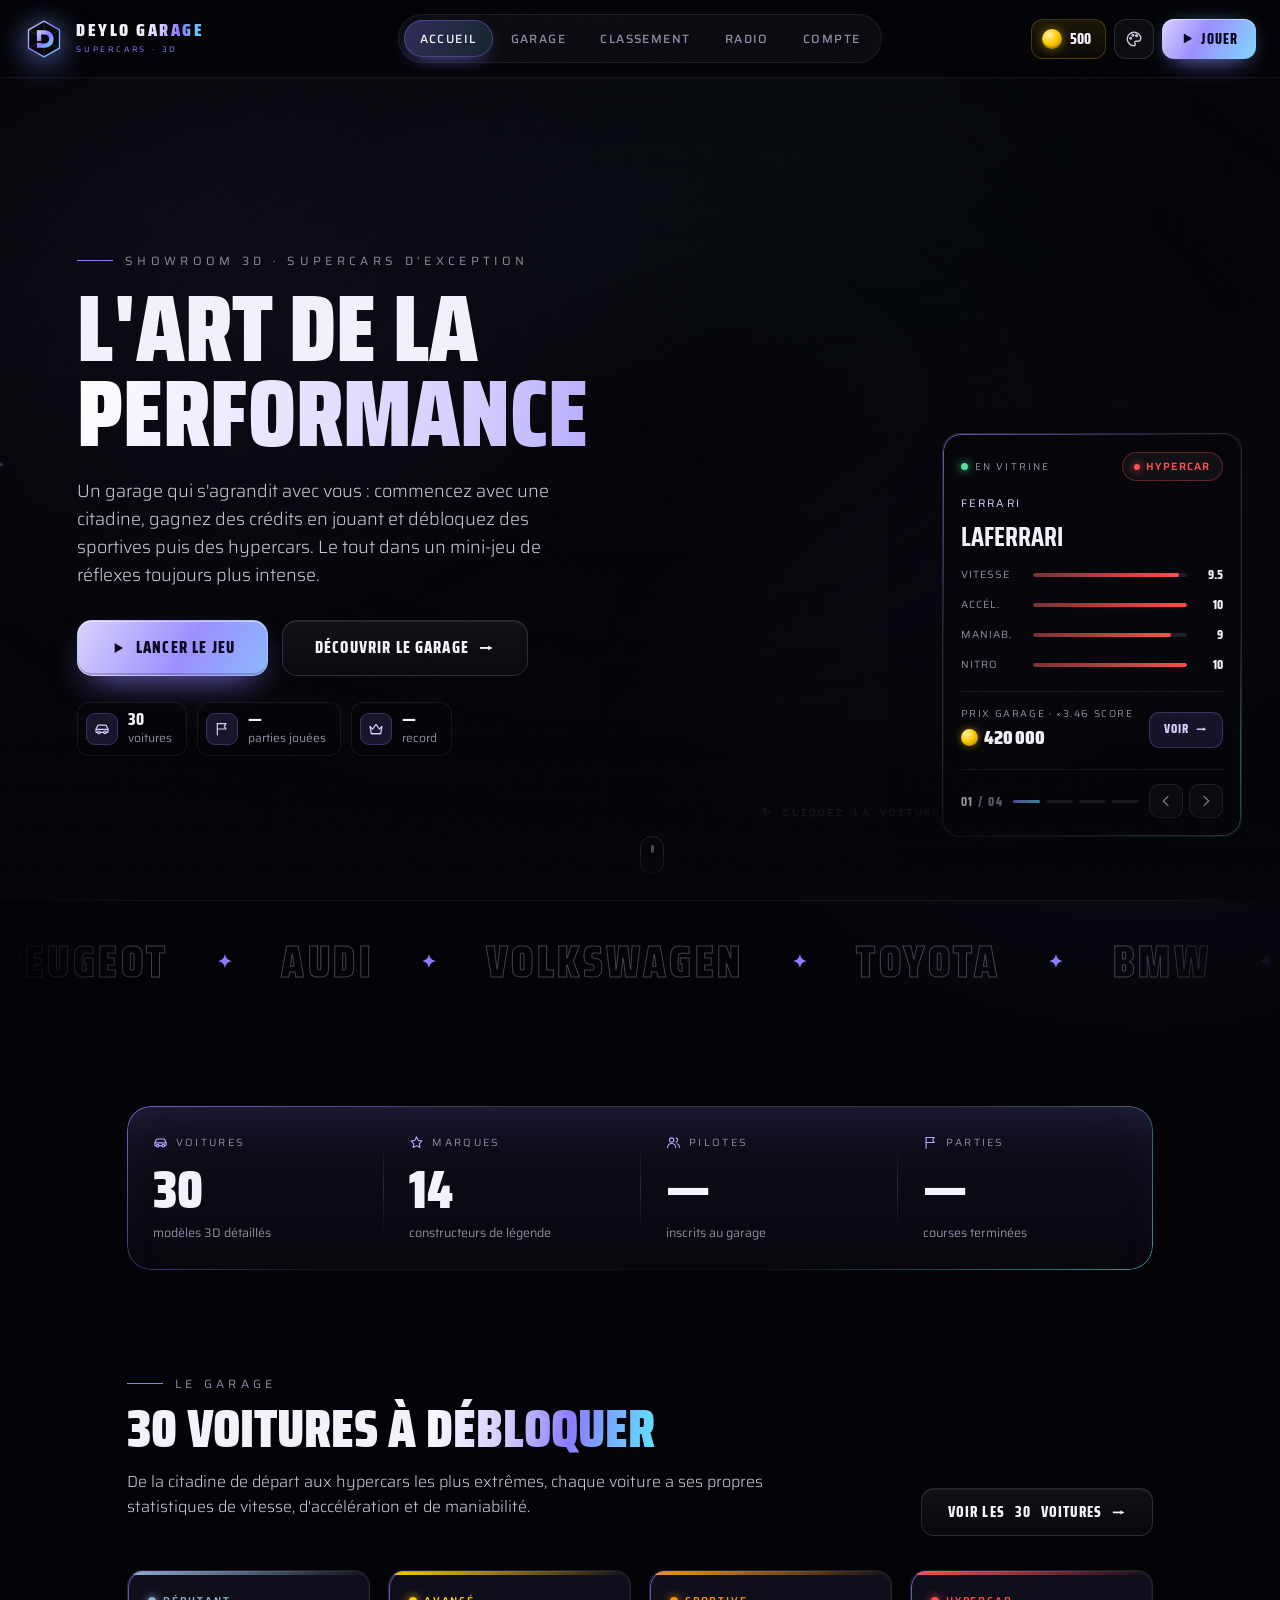
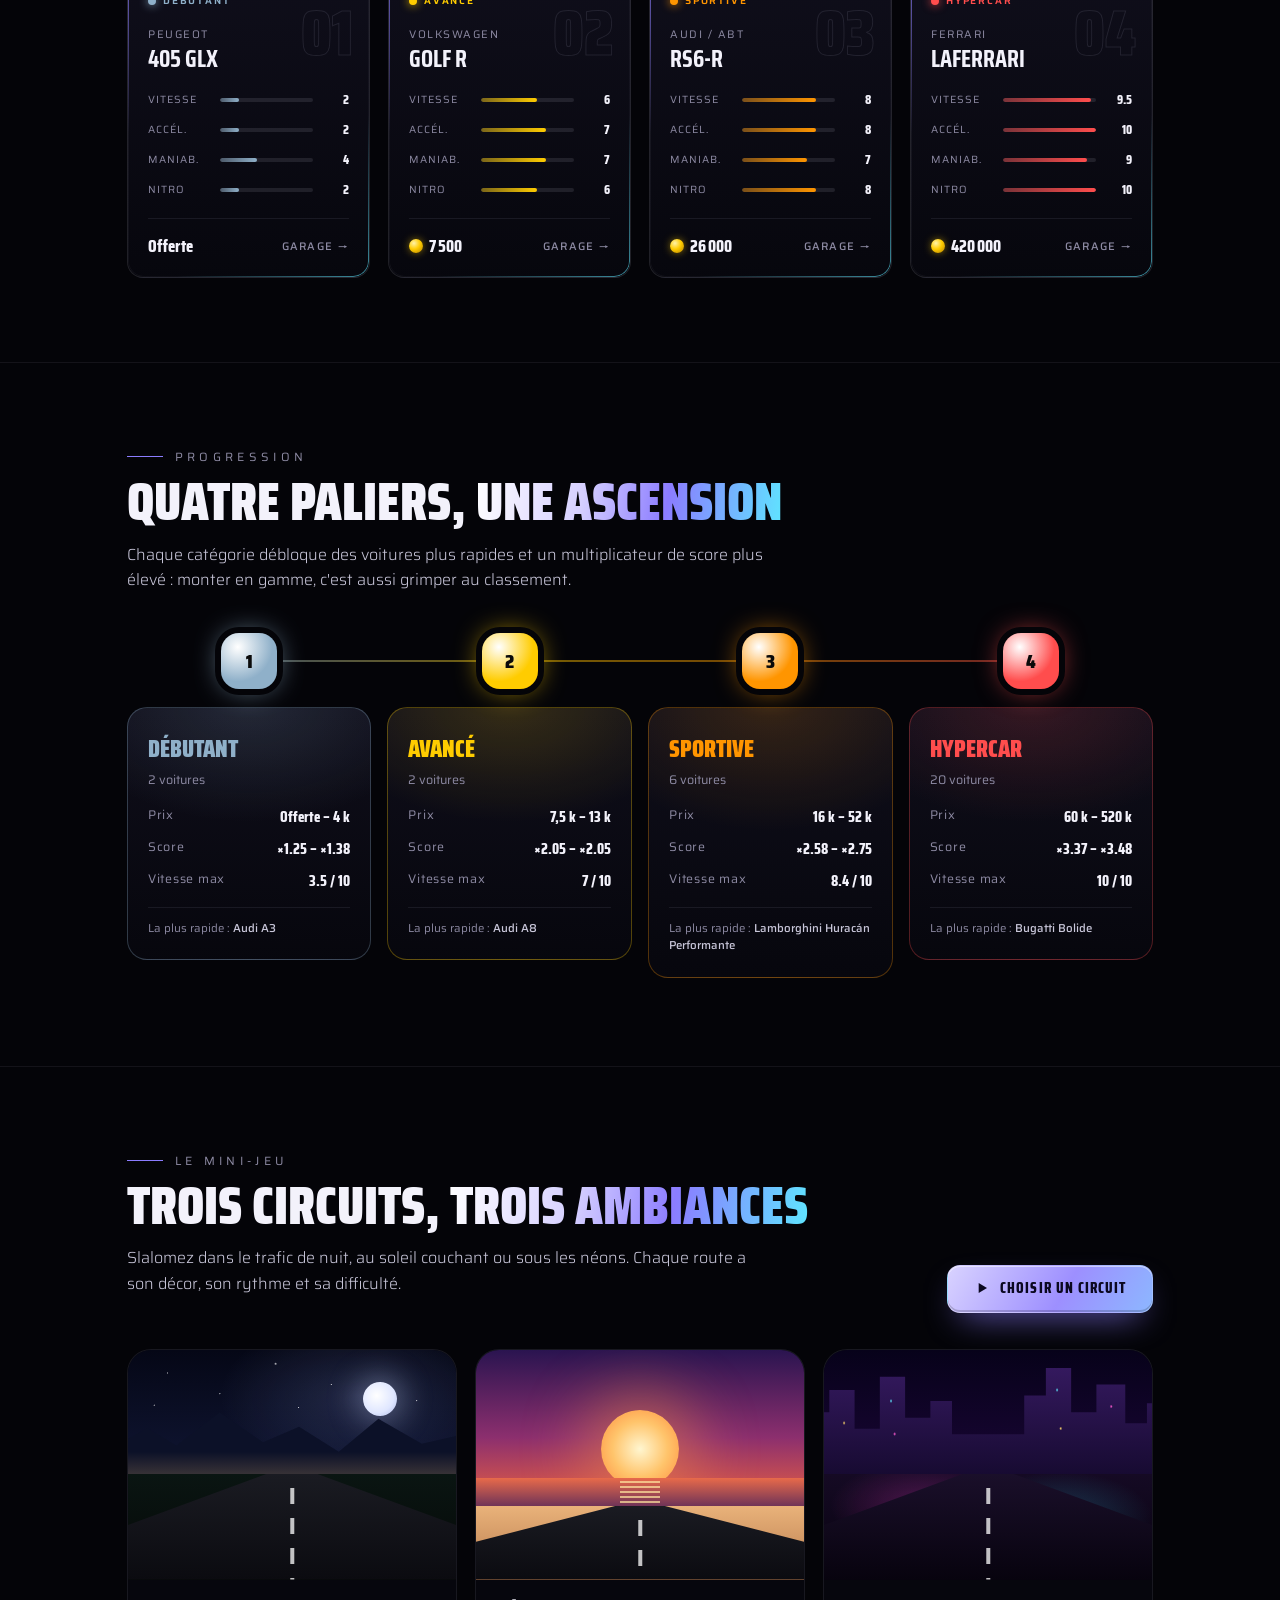
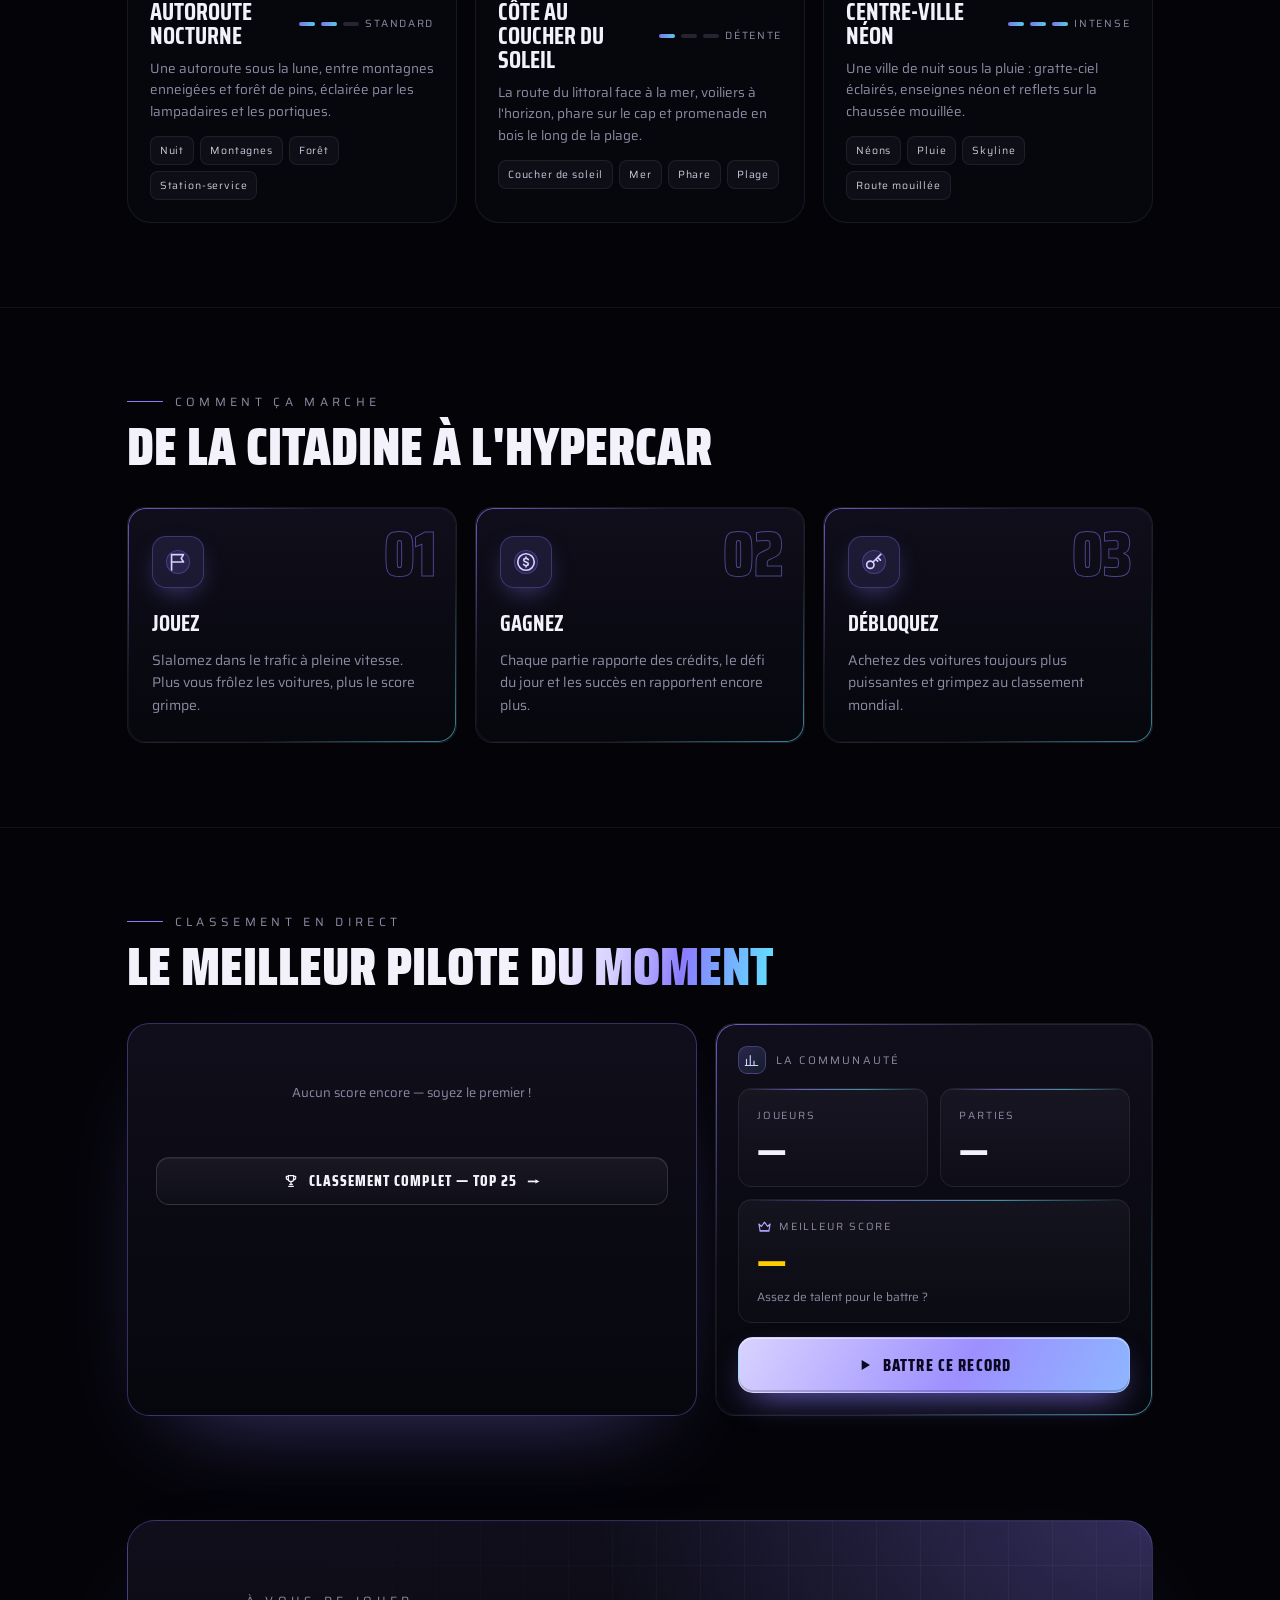
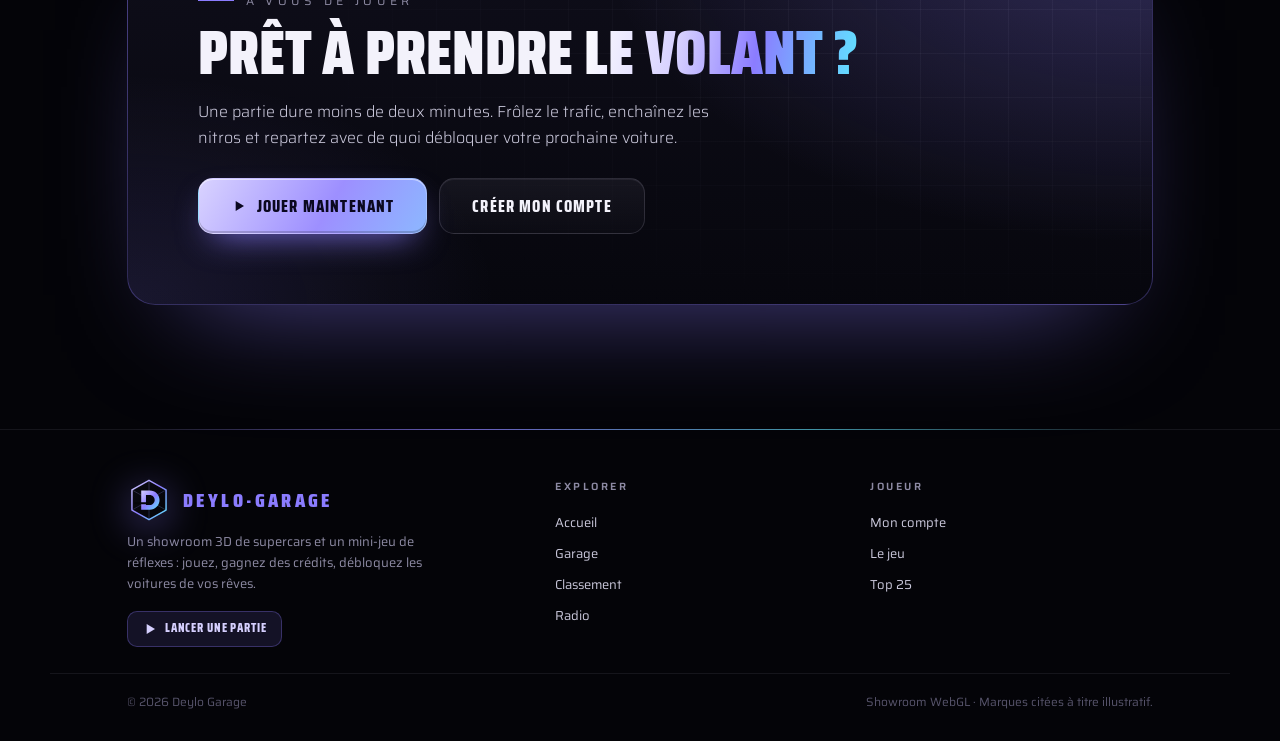
==== commit 89f44223: "Site premium (theme Obsidian, logo, photo de profil) et jeu plus fluide Site : nouveau theme Obsidia" ====
--- a/index.html
+++ b/index.html
@@ -4,6 +4,8 @@
 <meta charset="utf-8">
 <meta name="viewport" content="width=device-width, initial-scale=1, viewport-fit=cover">
 <title>Deylo Garage — Showroom 3D & course de réflexes</title>
+<link rel="icon" type="image/svg+xml" href="img/logo.svg">
+<meta name="theme-color" content="#040408">
 <link rel="preconnect" href="https://fonts.googleapis.com">
 <link rel="preconnect" href="https://fonts.gstatic.com" crossorigin>
 <link rel="preconnect" href="https://cdn.jsdelivr.net">
@@ -39,7 +41,7 @@
  .board-top1 .sc{margin-left:auto;font-family:'Saira Condensed';font-weight:900;font-size:42px;color:#ffcc00;text-shadow:0 0 16px rgba(255,204,0,.95),0 0 36px rgba(255,204,0,.6)}
  @media (max-width:520px){ .board-top1{padding:18px;gap:14px} .board-top1 .crown{font-size:32px} .board-top1 .who{font-size:24px} .board-top1 .sc{font-size:30px} }
  .board-grid{display:grid;grid-template-columns:1.3fr 1fr;gap:18px;margin-top:30px}
- @media (max-width:780px){ .board-grid{grid-template-columns:1fr} }
+ @media (max-width:780px){ .board-grid{grid-template-columns:minmax(0,1fr)} .board-highlight{padding:18px} .board-top1{flex-wrap:wrap} .board-top1 > div:nth-child(2){min-width:0} }
  @media (max-width:680px){ .hero-text{left:5vw;right:5vw;max-width:none;bottom:5%} .hero-text h1{font-size:clamp(38px,11vw,56px)} .hero-text p{font-size:14.5px;margin-top:14px} .hero .hero-cta{margin-top:20px} .hero-cta .btn{flex:1 1 100%} .hero .hero-chips{display:none} .hero-text .eyebrow{font-size:10px;letter-spacing:.24em} .fx-scroll-cue{display:none} }
  .hero-chips{display:flex;gap:10px;flex-wrap:wrap;margin-top:26px;pointer-events:auto;animation:heroUp .95s 1.2s cubic-bezier(.2,.7,.2,1) both}
  .hero-chip{display:flex;align-items:center;gap:10px;padding:8px 14px 8px 8px;border-radius:12px;background:rgba(var(--bg-rgb),.55);border:1px solid var(--line);backdrop-filter:blur(10px);font-size:12px;color:var(--text-3)}
@@ -85,10 +87,113 @@
  .cta-band > *{position:relative;z-index:1}
  .cta-band h2{font-weight:900;font-size:clamp(32px,5.4vw,62px);line-height:.95;max-width:720px}
  .cta-band p{color:var(--text-2);max-width:520px;line-height:1.6;margin:16px 0 28px;font-weight:300}
+
+ /* ===== v3 premium ===== */
+ .hero-text .grad{background-image:var(--grad-text);background-size:220% auto}
+ .hero::after{content:'';position:absolute;left:0;right:0;bottom:0;height:160px;background:linear-gradient(transparent,var(--bg));pointer-events:none}
+ .hero-chip .ci{color:var(--accent-light)}
+ .hero-chip .ci svg{width:16px;height:16px}
+ .hero-spec{width:300px}
+ .hs-title{transition:opacity .35s,transform .45s cubic-bezier(.16,1,.3,1)}
+ .hero-spec.swapping .hs-title,.hero-spec.swapping .spec-list,.hero-spec.swapping .price{opacity:0;transform:translateY(8px)}
+ .hero-spec .spec-list,.hero-spec .price{transition:opacity .35s,transform .45s cubic-bezier(.16,1,.3,1)}
+ .hs-nav{display:flex;align-items:center;gap:10px;margin-top:16px;padding-top:14px;border-top:1px solid var(--line)}
+ .hs-nav .hs-count{font-family:'Saira Condensed';font-weight:800;font-size:13px;letter-spacing:.14em;color:var(--text-3);font-variant-numeric:tabular-nums}
+ .hs-nav .hs-count b{color:var(--text-1)}
+ .hs-dots{display:flex;gap:6px;flex:1}
+ .hs-dots button{flex:1;height:3px;padding:0;border:0;border-radius:3px;background:rgba(var(--line-rgb),.14);position:relative;overflow:hidden}
+ .hs-dots button.on{background:rgba(var(--line-rgb),.14)}
+ .hs-dots button.on::after{content:'';position:absolute;inset:0;background:var(--iris);transform-origin:0 50%;animation:hsFill var(--hs-dur,7s) linear forwards}
+ .hs-dots button.done{background:var(--iris)}
+ .hero-spec:hover .hs-dots button.on::after{animation-play-state:paused}
+ @keyframes hsFill{from{transform:scaleX(0)}to{transform:scaleX(1)}}
+ .hs-arrows{display:flex;gap:6px}
+ .hs-arrows button{width:34px;height:34px;border-radius:10px;border:1px solid var(--line-2);background:var(--glass);color:var(--text-2);display:flex;align-items:center;justify-content:center;padding:0}
+ .hs-arrows button:hover{color:var(--text-1);border-color:rgba(var(--accent-rgb),.6);background:rgba(var(--accent-rgb),.14)}
+ .hs-arrows svg{width:16px;height:16px}
+ .coin-i{display:inline-block;width:.85em;height:.85em;border-radius:50%;vertical-align:-.08em;margin-right:.3em;background:radial-gradient(circle at 35% 30%,#fff2a8,#ffcc00 45%,#b07d00);box-shadow:0 0 8px -1px rgba(255,204,0,.7)}
+
+ /* Bandeau chiffres */
+ .numbers{display:grid;grid-template-columns:repeat(4,1fr);border-radius:24px;overflow:hidden;background:linear-gradient(180deg,var(--card-1),var(--card-2))}
+ .numbers > div{position:relative;padding:28px 26px}
+ .numbers > div + div::before{content:'';position:absolute;left:0;top:22%;bottom:22%;width:1px;background:linear-gradient(transparent,rgba(var(--line-rgb),.14),transparent)}
+ .numbers .nk{display:flex;align-items:center;gap:8px;font-size:10.5px;letter-spacing:.22em;text-transform:uppercase;color:var(--text-3)}
+ .numbers .nk svg{width:15px;height:15px;color:var(--accent-soft)}
+ .numbers .nv{font-family:'Saira Condensed';font-weight:900;font-size:clamp(34px,4.4vw,54px);line-height:1;margin-top:12px;font-variant-numeric:tabular-nums}
+ .numbers .ns{font-size:12.5px;color:var(--text-3);margin-top:6px}
+ @media (max-width:820px){ .numbers{grid-template-columns:1fr 1fr} .numbers > div:nth-child(3)::before{display:none} }
+
+ /* Echelle des categories */
+ .ladder{position:relative;display:grid;grid-template-columns:repeat(4,1fr);gap:16px;margin-top:40px}
+ .ladder::before{content:'';position:absolute;left:12%;right:12%;top:27px;height:2px;background:linear-gradient(90deg,#8fb0c9,#ffcc00,#ff9500,#ff4d4d);opacity:.45;border-radius:2px}
+ .rung{position:relative;display:flex;flex-direction:column;align-items:flex-start;padding:0 0 4px}
+ .rung .node{position:relative;z-index:1;align-self:center;width:56px;height:56px;border-radius:18px;display:flex;align-items:center;justify-content:center;font-family:'Saira Condensed';font-weight:900;font-size:20px;color:#0a0a0a;background:radial-gradient(circle at 30% 25%,#fff,var(--tc) 60%);box-shadow:0 0 0 6px var(--bg),0 0 30px -4px var(--tc)}
+ .rung .rc{width:100%;margin-top:18px;padding:22px 20px;border-radius:20px;background:radial-gradient(120% 70% at 50% 0%,color-mix(in srgb,var(--tc) 16%,transparent),transparent 65%),linear-gradient(180deg,var(--card-1),var(--card-2));border:1px solid color-mix(in srgb,var(--tc) 30%,transparent)}
+ .rung .rl{font-family:'Saira Condensed';font-weight:900;font-size:24px;text-transform:uppercase;color:var(--tc)}
+ .rung .rn{font-size:12.5px;color:var(--text-3);margin-top:2px}
+ .rung dl{display:grid;grid-template-columns:auto 1fr;gap:8px 12px;margin:16px 0 0;font-size:12.5px}
+ .rung dt{color:var(--text-3);letter-spacing:.06em}
+ .rung dd{margin:0;text-align:right;font-family:'Saira Condensed';font-weight:800;font-size:15px;color:var(--text-1)}
+ .rung .rex{margin-top:14px;padding-top:12px;border-top:1px solid var(--line);font-size:11.5px;color:var(--text-3);line-height:1.5}
+ .rung .rex b{color:var(--text-2);font-weight:500}
+ @media (max-width:900px){ .ladder{grid-template-columns:1fr 1fr} .ladder::before{display:none} }
+ @media (max-width:520px){ .ladder{grid-template-columns:1fr} }
+
+ /* Circuits */
+ .circuits{display:grid;grid-template-columns:repeat(3,1fr);gap:18px;margin-top:36px}
+ @media (max-width:900px){ .circuits{grid-template-columns:1fr} }
+ .circuit{position:relative;border-radius:24px;overflow:hidden;background:var(--card-2);border:1px solid var(--line);transition:transform .5s cubic-bezier(.16,1,.3,1),border-color .4s}
+ .circuit:hover{transform:translateY(-4px);border-color:rgba(var(--accent-rgb),.4)}
+ .art{position:relative;height:230px;overflow:hidden}
+ .art .sky,.art .far,.art .road,.art .glow,.art .orb{position:absolute}
+ .art .sky{inset:0}
+ .art .orb{border-radius:50%}
+ .art .far{left:-5%;right:-5%;bottom:42%;height:34%}
+ .art .road{left:50%;bottom:0;width:190%;height:46%;transform:translateX(-50%);clip-path:polygon(46% 0,54% 0,100% 100%,0 100%);background:linear-gradient(#1a1b22,#0b0b10)}
+ .art .road::before{content:'';position:absolute;left:50%;top:0;bottom:0;width:4px;margin-left:-2px;background:repeating-linear-gradient(transparent 0 14px,rgba(255,255,255,.75) 14px 30px);animation:dashMove 1s linear infinite}
+ .art .road::after{content:'';position:absolute;inset:0;background:linear-gradient(90deg,rgba(255,255,255,.4) 0 1.2%,transparent 1.2% 98.8%,rgba(255,255,255,.4) 98.8%);clip-path:inherit}
+ @keyframes dashMove{to{background-position:0 30px}}
+ .circuit:not(:hover) .art .road::before{animation-play-state:paused}
+ .art .ground{position:absolute;left:0;right:0;bottom:0;height:46%}
+ /* nuit */
+ .a-night .sky{background:radial-gradient(60% 50% at 70% 20%,rgba(160,180,255,.16),transparent 70%),linear-gradient(#050716 0%,#101634 55%,#1d2447 100%)}
+ .a-night .orb{right:18%;top:14%;width:34px;height:34px;background:radial-gradient(circle at 40% 40%,#fff,#dfe6ff 60%,#aab6e6);box-shadow:0 0 30px 6px rgba(200,215,255,.35)}
+ .a-night .stars{position:absolute;inset:0 0 50% 0;background-image:radial-gradient(1px 1px at 12% 20%,#fff,transparent),radial-gradient(1px 1px at 28% 38%,#fff,transparent),radial-gradient(1.5px 1.5px at 45% 12%,#fff,transparent),radial-gradient(1px 1px at 62% 30%,#fff,transparent),radial-gradient(1px 1px at 88% 44%,#fff,transparent),radial-gradient(1px 1px at 8% 48%,#fff,transparent),radial-gradient(1px 1px at 52% 50%,#fff,transparent);opacity:.8}
+ .a-night .far{background:#0c1128;clip-path:polygon(0 100%,0 55%,10% 30%,18% 52%,30% 10%,42% 48%,52% 28%,63% 60%,74% 18%,86% 50%,100% 35%,100% 100%)}
+ .a-night .far::after{content:'';position:absolute;inset:0;background:linear-gradient(transparent 60%,rgba(255,200,120,.25));}
+ .a-night .ground{background:linear-gradient(#0a1512,#050807)}
+ /* coucher de soleil */
+ .a-sunset .sky{background:linear-gradient(#2a1450 0%,#8c2f6e 38%,#f0643e 70%,#ffb45a 100%)}
+ .a-sunset .orb{left:50%;bottom:40%;width:78px;height:78px;margin-left:-39px;background:radial-gradient(circle,#fff6d0,#ffc46b 50%,#ff8a3d);box-shadow:0 0 60px 20px rgba(255,150,70,.45)}
+ .a-sunset .sea{position:absolute;left:0;right:0;bottom:30%;height:14%;background:linear-gradient(#e86a4a,#5a2a5a);}
+ .a-sunset .sea::after{content:'';position:absolute;left:44%;right:44%;top:0;bottom:0;background:repeating-linear-gradient(transparent 0 3px,rgba(255,230,160,.7) 3px 5px);filter:blur(.5px)}
+ .a-sunset .ground{height:32%;background:linear-gradient(#e9b27a,#b77a4c)}
+ .a-sunset .road{height:32%}
+ /* neon */
+ .a-neon .sky{background:radial-gradient(70% 60% at 50% 100%,rgba(255,40,200,.35),transparent 70%),linear-gradient(#07021a,#1b0638 60%,#3a0a58)}
+ .a-neon .far{bottom:44%;height:48%;background:linear-gradient(#34195e,#160a30);clip-path:polygon(0 100%,0 40%,6% 40%,6% 20%,13% 20%,13% 55%,20% 55%,20% 8%,27% 8%,27% 45%,34% 45%,34% 30%,40% 30%,40% 60%,60% 60%,60% 25%,66% 25%,66% 0,73% 0,73% 40%,80% 40%,80% 15%,88% 15%,88% 50%,94% 50%,94% 32%,100% 32%,100% 100%)}
+ .a-neon .far::after{content:'';position:absolute;inset:0;background-image:radial-gradient(1.5px 2px at 10% 50%,#ffd76a,transparent),radial-gradient(1.5px 2px at 23% 30%,#5ee7ff,transparent),radial-gradient(1.5px 2px at 24% 60%,#ff5ad1,transparent),radial-gradient(1.5px 2px at 69% 20%,#5ee7ff,transparent),radial-gradient(1.5px 2px at 70% 55%,#ffd76a,transparent),radial-gradient(1.5px 2px at 84% 35%,#ff5ad1,transparent)}
+ .a-neon .ground{background:linear-gradient(#150a24,#07030e)}
+ .a-neon .road{background:linear-gradient(#1a0f2a,#07030e)}
+ .a-neon .glow{left:0;right:0;bottom:0;height:46%;background:radial-gradient(40% 60% at 30% 30%,rgba(255,60,210,.25),transparent 70%),radial-gradient(40% 60% at 72% 40%,rgba(60,220,255,.22),transparent 70%)}
+ .circuit .cb{padding:20px 22px 22px}
+ .circuit .ch{display:flex;justify-content:space-between;align-items:center;gap:10px}
+ .circuit h3{font-size:24px;line-height:1}
+ .circuit .diff{display:flex;align-items:center;gap:6px;font-size:10.5px;letter-spacing:.16em;text-transform:uppercase;color:var(--text-3)}
+ .circuit .diff i{width:16px;height:4px;border-radius:2px;background:rgba(var(--line-rgb),.14)}
+ .circuit .diff i.on{background:var(--iris)}
+ .circuit p{color:var(--text-3);font-size:13.5px;line-height:1.6;margin:10px 0 0}
+ .circuit .tags{display:flex;flex-wrap:wrap;gap:6px;margin-top:14px}
+ .circuit .tags span{font-size:10.5px;letter-spacing:.08em;padding:5px 9px;border-radius:8px;background:var(--glass);border:1px solid var(--line);color:var(--text-2)}
+ @media (prefers-reduced-motion:reduce){ .art .road::before{animation:none} .hs-dots button.on::after{animation:none;transform:none} }
+
+ .fx-step .ico{color:var(--accent-light)}
+ .fx-step .ico svg{width:24px;height:24px}
+ .board-top1 .crown svg{width:44px;height:44px;color:#ffcc00}
 </style>
 </head>
 <body>
-<div class="fx-curtain" aria-hidden="true"><b>DEYLO<i>·</i>GARAGE</b></div>
+<div class="fx-curtain" aria-hidden="true"><div class="fx-curtain-in"><span class="fx-curtain-logo" data-logo="64"></span><b>DEYLO<i>·</i>GARAGE</b></div></div>
 <div id="site-nav"></div>
 
 <main style="padding-top:0">
@@ -103,26 +208,37 @@
       <h1><span class="fx-line"><span>L'art de la</span></span><span class="fx-line"><span class="grad">performance</span></span></h1>
       <p>Un garage qui s'agrandit avec vous : commencez avec une citadine, gagnez des crédits en jouant et débloquez des sportives puis des hypercars. Le tout dans un mini-jeu de réflexes toujours plus intense.</p>
       <div class="hero-cta">
-        <a href="game/index.html" class="btn btn-primary btn-lg">▶ Lancer le jeu</a>
+        <a href="game/index.html" class="btn btn-primary btn-lg"><span data-icon="play"></span>Lancer le jeu</a>
         <a href="garage.html" class="btn btn-ghost btn-lg">Découvrir le garage <span class="arr">→</span></a>
       </div>
       <div class="hero-chips">
-        <div class="hero-chip"><span class="ci">🚗</span><div><b id="chipCars">30</b>voitures</div></div>
-        <div class="hero-chip"><span class="ci">🏁</span><div><b id="chipGames">—</b>parties jouées</div></div>
-        <div class="hero-chip"><span class="ci">👑</span><div><b id="chipRecord">—</b>record</div></div>
-      </div>
-    </div>
-    <aside class="hero-spec" id="heroSpec" aria-label="Voiture en vitrine"></aside>
+        <div class="hero-chip"><span class="ci" data-icon="car"></span><div><b id="chipCars">30</b>voitures</div></div>
+        <div class="hero-chip"><span class="ci" data-icon="flag"></span><div><b id="chipGames">—</b>parties jouées</div></div>
+        <div class="hero-chip"><span class="ci" data-icon="crown"></span><div><b id="chipRecord">—</b>record</div></div>
+      </div>
+    </div>
+    <aside class="hero-spec iris-border" id="heroSpec" aria-label="Voiture en vitrine" aria-live="polite"></aside>
   </section>
 
   <div class="fx-marquee" aria-hidden="true"><div class="fx-marquee-track" id="brandMarquee"></div></div>
+
+  <section class="section" style="padding-bottom:20px">
+    <div class="container" data-reveal>
+      <div class="numbers iris-border glow-top" id="numbers">
+        <div><div class="nk" data-icon="car">Voitures</div><div class="nv" id="nCars">—</div><div class="ns">modèles 3D détaillés</div></div>
+        <div><div class="nk" data-icon="star">Marques</div><div class="nv" id="nBrands">—</div><div class="ns">constructeurs de légende</div></div>
+        <div><div class="nk" data-icon="users">Pilotes</div><div class="nv" id="nPlayers">—</div><div class="ns">inscrits au garage</div></div>
+        <div><div class="nk" data-icon="flag">Parties</div><div class="nv" id="nGames">—</div><div class="ns">courses terminées</div></div>
+      </div>
+    </div>
+  </section>
 
   <section class="section" id="garage-teaser">
     <div class="container" data-reveal>
       <div class="sec-head">
         <div>
           <div class="eyebrow"><span class="dash"></span>Le garage</div>
-          <h2 class="h1" style="font-size:clamp(32px,5vw,54px)"><span id="carCount">30</span> voitures à débloquer</h2>
+          <h2 class="h1" style="font-size:clamp(32px,5vw,54px)"><span id="carCount">30</span> voitures à <span class="grad-text">débloquer</span></h2>
           <p class="lead">De la citadine de départ aux hypercars les plus extrêmes, chaque voiture a ses propres statistiques de vitesse, d'accélération et de maniabilité.</p>
         </div>
         <a href="garage.html" class="btn btn-ghost">Voir les <span id="carCount2">30</span> voitures <span class="arr">→</span></a>
@@ -133,12 +249,60 @@
 
   <section class="section" style="border-top:1px solid rgba(var(--line-rgb),.07)">
     <div class="container" data-reveal>
+      <div class="eyebrow"><span class="dash"></span>Progression</div>
+      <h2 class="h1" style="font-size:clamp(32px,5vw,54px)">Quatre paliers, <span class="grad-text">une ascension</span></h2>
+      <p class="lead">Chaque catégorie débloque des voitures plus rapides et un multiplicateur de score plus élevé : monter en gamme, c'est aussi grimper au classement.</p>
+      <div class="ladder" id="ladder"></div>
+    </div>
+  </section>
+
+  <section class="section" style="border-top:1px solid rgba(var(--line-rgb),.07)">
+    <div class="container" data-reveal>
+      <div class="sec-head">
+        <div>
+          <div class="eyebrow"><span class="dash"></span>Le mini-jeu</div>
+          <h2 class="h1" style="font-size:clamp(32px,5vw,54px)">Trois circuits, <span class="grad-text">trois ambiances</span></h2>
+          <p class="lead">Slalomez dans le trafic de nuit, au soleil couchant ou sous les néons. Chaque route a son décor, son rythme et sa difficulté.</p>
+        </div>
+        <a href="game/index.html" class="btn btn-primary"><span data-icon="play"></span>Choisir un circuit</a>
+      </div>
+      <div class="circuits">
+        <article class="circuit">
+          <div class="art a-night" aria-hidden="true"><div class="sky"></div><div class="stars"></div><div class="orb"></div><div class="far"></div><div class="ground"></div><div class="road"></div></div>
+          <div class="cb">
+            <div class="ch"><h3>Autoroute Nocturne</h3><span class="diff" title="Difficulté : Standard"><i class="on"></i><i class="on"></i><i></i>Standard</span></div>
+            <p>Une autoroute sous la lune, entre montagnes enneigées et forêt de pins, éclairée par les lampadaires et les portiques.</p>
+            <div class="tags"><span>Nuit</span><span>Montagnes</span><span>Forêt</span><span>Station-service</span></div>
+          </div>
+        </article>
+        <article class="circuit">
+          <div class="art a-sunset" aria-hidden="true"><div class="sky"></div><div class="orb"></div><div class="sea"></div><div class="ground"></div><div class="road"></div></div>
+          <div class="cb">
+            <div class="ch"><h3>Côte au Coucher du Soleil</h3><span class="diff" title="Difficulté : Détente"><i class="on"></i><i></i><i></i>Détente</span></div>
+            <p>La route du littoral face à la mer, voiliers à l'horizon, phare sur le cap et promenade en bois le long de la plage.</p>
+            <div class="tags"><span>Coucher de soleil</span><span>Mer</span><span>Phare</span><span>Plage</span></div>
+          </div>
+        </article>
+        <article class="circuit">
+          <div class="art a-neon" aria-hidden="true"><div class="sky"></div><div class="far"></div><div class="ground"></div><div class="glow"></div><div class="road"></div></div>
+          <div class="cb">
+            <div class="ch"><h3>Centre-Ville Néon</h3><span class="diff" title="Difficulté : Intense"><i class="on"></i><i class="on"></i><i class="on"></i>Intense</span></div>
+            <p>Une ville de nuit sous la pluie : gratte-ciel éclairés, enseignes néon et reflets sur la chaussée mouillée.</p>
+            <div class="tags"><span>Néons</span><span>Pluie</span><span>Skyline</span><span>Route mouillée</span></div>
+          </div>
+        </article>
+      </div>
+    </div>
+  </section>
+
+  <section class="section" style="border-top:1px solid rgba(var(--line-rgb),.07)">
+    <div class="container" data-reveal>
       <div class="eyebrow"><span class="dash"></span>Comment ça marche</div>
       <h2 class="h1" style="font-size:clamp(32px,5vw,54px)">De la citadine à l'hypercar</h2>
       <div class="fx-steps">
-        <div class="fx-step"><span class="num">01</span><div class="ico">🏁</div><h3>Jouez</h3><p>Slalomez dans le trafic à pleine vitesse. Plus vous frôlez les voitures, plus le score grimpe.</p></div>
-        <div class="fx-step"><span class="num">02</span><div class="ico">🪙</div><h3>Gagnez</h3><p>Chaque partie rapporte des crédits, le défi du jour et les succès en rapportent encore plus.</p></div>
-        <div class="fx-step"><span class="num">03</span><div class="ico">🔑</div><h3>Débloquez</h3><p>Achetez des voitures toujours plus puissantes et grimpez au classement mondial.</p></div>
+        <div class="fx-step iris-border"><span class="num">01</span><div class="ico" data-icon="flag"></div><h3>Jouez</h3><p>Slalomez dans le trafic à pleine vitesse. Plus vous frôlez les voitures, plus le score grimpe.</p></div>
+        <div class="fx-step iris-border"><span class="num">02</span><div class="ico" data-icon="coin"></div><h3>Gagnez</h3><p>Chaque partie rapporte des crédits, le défi du jour et les succès en rapportent encore plus.</p></div>
+        <div class="fx-step iris-border"><span class="num">03</span><div class="ico" data-icon="key"></div><h3>Débloquez</h3><p>Achetez des voitures toujours plus puissantes et grimpez au classement mondial.</p></div>
       </div>
     </div>
   </section>
@@ -146,21 +310,21 @@
   <section class="section" style="border-top:1px solid rgba(var(--line-rgb),.07)">
     <div class="container" data-reveal>
       <div class="eyebrow"><span class="dash"></span>Classement en direct</div>
-      <h2 class="h1" style="font-size:clamp(32px,5vw,54px)">Le meilleur pilote du moment</h2>
+      <h2 class="h1" style="font-size:clamp(32px,5vw,54px)">Le meilleur pilote <span class="grad-text">du moment</span></h2>
       <div class="board-grid" id="homeBoardWrap">
         <div class="board-highlight">
           <div id="homeBoardTop1" class="skeleton">Chargement du classement…</div>
           <div id="homeBoardRest" data-stagger style="display:flex;flex-direction:column;gap:6px;margin-top:6px"></div>
-          <a href="classement.html" class="btn btn-ghost btn-block" style="margin-top:18px">🏆 Classement complet — Top 25 <span class="arr">→</span></a>
+          <a href="classement.html" class="btn btn-ghost btn-block" style="margin-top:18px"><span data-icon="trophy"></span>Classement complet — Top 25 <span class="arr">→</span></a>
         </div>
-        <div class="card" style="display:flex;flex-direction:column;gap:14px">
-          <div class="card-title" style="margin:0"><span class="ic">📊</span>La communauté</div>
+        <div class="card iris-border" style="display:flex;flex-direction:column;gap:14px">
+          <div class="card-title" style="margin:0"><span class="ic" data-icon="chart"></span>La communauté</div>
           <div id="homeStats" class="kpis" style="grid-template-columns:1fr 1fr">
             <div class="kpi"><div class="k">Joueurs</div><div class="v">—</div></div>
             <div class="kpi"><div class="k">Parties</div><div class="v">—</div></div>
-            <div class="kpi" style="grid-column:1 / -1"><div class="k">👑 Meilleur score</div><div class="v" style="color:var(--gold)">—</div><div class="s">Assez de talent pour le battre ?</div></div>
+            <div class="kpi" style="grid-column:1 / -1"><div class="k" data-icon="crown">Meilleur score</div><div class="v" style="color:var(--gold)">—</div><div class="s">Assez de talent pour le battre ?</div></div>
           </div>
-          <a href="game/index.html" class="btn btn-primary btn-block btn-lg" style="margin-top:auto">▶ Battre ce record</a>
+          <a href="game/index.html" class="btn btn-primary btn-block btn-lg" style="margin-top:auto"><span data-icon="play"></span>Battre ce record</a>
         </div>
       </div>
     </div>
@@ -170,10 +334,10 @@
     <div class="container" data-reveal>
       <div class="cta-band">
         <div class="eyebrow"><span class="dash"></span>À vous de jouer</div>
-        <h2 style="margin-top:14px">Prêt à prendre le volant ?</h2>
+        <h2 style="margin-top:14px">Prêt à prendre <span class="grad-text">le volant ?</span></h2>
         <p>Une partie dure moins de deux minutes. Frôlez le trafic, enchaînez les nitros et repartez avec de quoi débloquer votre prochaine voiture.</p>
         <div class="btn-row">
-          <a href="game/index.html" class="btn btn-primary btn-lg">▶ Jouer maintenant</a>
+          <a href="game/index.html" class="btn btn-primary btn-lg"><span data-icon="play"></span>Jouer maintenant</a>
           <a href="compte.html" class="btn btn-ghost btn-lg">Créer mon compte</a>
         </div>
       </div>
@@ -192,6 +356,7 @@
 <script src="js/auth.js"></script>
 <script src="js/economy.js"></script>
 <script src="js/leaderboard.js"></script>
+<script src="js/icons.js"></script>
 <script src="js/nav.js"></script>
 <script src="js/fx.js"></script>
 <script src="js/showroom.js"></script>
@@ -203,16 +368,54 @@
     // Un seul modele 3D charge sur l'accueil (le hero) : la vitrine complete
     // des 16 voitures vit dans garage.html, sans 3D, pour rester rapide a charger.
     const room = new DG.Showroom();
-    const hero = DG.carById('laferrari');
-    await room.initHero(document.getElementById('heroCanvas'), hero);
+    await room.initHero(document.getElementById('heroCanvas'), DG.carById(SHOWCASE[0]));
     room.startLoop();
+    heroRoom = room;
+    // Les autres voitures de la vitrine se chargent en fond, pour des bascules instantanees
+    setTimeout(()=>room.preloadHero(SHOWCASE.slice(1).map(id=>DG.carById(id))), 2500);
+    startAutoplay();
+  }
+
+  // ---------- Vitrine du hero : 4 voitures, bascule auto toutes les 7 s ----------
+  const SHOWCASE = ['laferrari', 'chiron', 'aventador-svj', 'huayra-bc'];
+  const AUTO_MS = 7000;
+  let heroRoom = null, heroIdx = 0, autoT = 0, paused = false;
+  function showCar(i, user){
+    heroIdx = (i + SHOWCASE.length) % SHOWCASE.length;
+    const spec = document.getElementById('heroSpec');
+    spec.classList.add('swapping');
+    setTimeout(()=>{ renderHeroSpec(DG.carById(SHOWCASE[heroIdx])); spec.classList.remove('swapping'); }, 300);
+    if(heroRoom && heroRoom.setHeroCar) heroRoom.setHeroCar(DG.carById(SHOWCASE[heroIdx]));
+    if(user) startAutoplay();
+  }
+  function startAutoplay(){
+    clearTimeout(autoT);
+    if(DG.FX && DG.FX.reduced) return;
+    autoT = setTimeout(function tick(){
+      if(!paused && !document.hidden && scrollY < innerHeight * 0.6) showCar(heroIdx + 1);
+      autoT = setTimeout(tick, AUTO_MS);
+    }, AUTO_MS);
   }
 
   function heroFX(){
     document.getElementById('carCount').textContent = DG.CARS.length;
     document.getElementById('carCount2').textContent = DG.CARS.length;
     document.getElementById('chipCars').textContent = DG.CARS.length;
-    renderHeroSpec(DG.carById('laferrari'));
+    renderHeroSpec(DG.carById(SHOWCASE[0]));
+    const specEl = document.getElementById('heroSpec');
+    specEl.addEventListener('mouseenter', ()=>{ paused = true; });
+    specEl.addEventListener('mouseleave', ()=>{ paused = false; });
+    specEl.addEventListener('click', (e)=>{
+      const b = e.target.closest('[data-hs]');
+      if(!b) return;
+      const v = b.getAttribute('data-hs');
+      showCar(v === 'prev' ? heroIdx - 1 : v === 'next' ? heroIdx + 1 : +v, true);
+    });
+    addEventListener('keydown', (e)=>{
+      if(scrollY > innerHeight * 0.6 || /input|textarea|select/i.test((e.target.tagName || ''))) return;
+      if(e.key === 'ArrowRight') showCar(heroIdx + 1, true);
+      else if(e.key === 'ArrowLeft') showCar(heroIdx - 1, true);
+    });
     const brands = Array.from(new Set(DG.CARS.map(c=>c.brand.split(' / ')[0])));
     const once = brands.map(b=>'<span>' + b + '</span><span class="dot">✦</span>').join('');
     document.getElementById('brandMarquee').innerHTML = once + once;
@@ -237,15 +440,21 @@
     ).join('') + '</div>';
   }
 
+  const COIN = '<span class="coin-i" aria-hidden="true"></span>';
   function renderHeroSpec(c){
     const tier = DG.TIERS[c.tier] || {};
-    const color = tier.color || '#9fb4c7';
+    const color = tier.color || '#8b7cff';
+    const n = SHOWCASE.length;
     document.getElementById('heroSpec').innerHTML =
       '<div class="hs-top"><span class="live"><i></i>En vitrine</span><span class="pill pill-tier" style="color:' + color + ';border-color:' + color + '55"><span class="dot"></span>' + (tier.label || c.tier) + '</span></div>' +
-      '<div class="brand-l">' + c.brand + '</div><h3>' + c.name + '</h3>' +
+      '<div class="hs-title"><div class="brand-l">' + c.brand + '</div><h3>' + c.name + '</h3></div>' +
       specList(c, color) +
-      '<div class="hs-foot"><div class="price"><small>Prix garage</small>🪙 ' + c.price.toLocaleString('fr-FR') + '</div>' +
-      '<a href="garage.html" class="btn btn-soft btn-sm">Voir <span class="arr">→</span></a></div>';
+      '<div class="hs-foot"><div class="price"><small>Prix garage · ×' + DG.carScoreFactor(c).toFixed(2) + ' score</small>' + COIN + c.price.toLocaleString('fr-FR') + '</div>' +
+      '<a href="garage.html" class="btn btn-soft btn-sm">Voir <span class="arr">→</span></a></div>' +
+      '<div class="hs-nav"><span class="hs-count"><b>' + String(heroIdx + 1).padStart(2, '0') + '</b> / ' + String(n).padStart(2, '0') + '</span>' +
+        '<div class="hs-dots" style="--hs-dur:' + AUTO_MS + 'ms">' + SHOWCASE.map((id, i)=>'<button type="button" data-hs="' + i + '" class="' + (i === heroIdx ? 'on' : i < heroIdx ? 'done' : '') + '" aria-label="' + DG.carById(id).name + '"></button>').join('') + '</div>' +
+        '<div class="hs-arrows"><button type="button" data-hs="prev" aria-label="Voiture précédente">' + DG.Icon('chevL') + '</button><button type="button" data-hs="next" aria-label="Voiture suivante">' + DG.Icon('chevR') + '</button></div>' +
+      '</div>';
   }
 
   function renderTeaser(){
@@ -253,9 +462,9 @@
     document.getElementById('teaserGrid').innerHTML = picks.map((id, i)=>{
       const c = DG.carById(id);
       const tier = DG.TIERS[c.tier] || {};
-      const color = tier.color || '#9fb4c7';
+      const color = tier.color || '#8b7cff';
       return (
-        '<a class="teaser-card" href="garage.html">' +
+        '<a class="teaser-card iris-border" href="garage.html">' +
           '<div class="bar" style="background:linear-gradient(90deg,' + color + ',transparent)"></div>' +
           '<div class="body">' +
             '<span class="tc-num">0' + (i + 1) + '</span>' +
@@ -263,11 +472,35 @@
             '<div class="tc-brand">' + c.brand + '</div>' +
             '<h3>' + c.name + '</h3>' +
             specList(c, color) +
-            '<div class="tc-foot"><span>' + (c.price ? '🪙 ' + c.price.toLocaleString('fr-FR') : 'Offerte') + '</span><span class="tc-go">Garage →</span></div>' +
+            '<div class="tc-foot"><span>' + (c.price ? COIN + c.price.toLocaleString('fr-FR') : 'Offerte') + '</span><span class="tc-go">Garage →</span></div>' +
           '</div>' +
         '</a>'
       );
     }).join('');
+  }
+
+  function renderLadder(){
+    const fmt = (n)=>!n ? 'Offerte' : n >= 1000 ? (Math.round(n / 100) / 10).toLocaleString('fr-FR') + ' k' : n.toLocaleString('fr-FR');
+    document.getElementById('ladder').innerHTML = Object.keys(DG.TIERS).map((t, i)=>{
+      const list = DG.CARS.filter(c=>c.tier === t);
+      if(!list.length) return '';
+      const prices = list.map(c=>c.price), f = list.map(c=>DG.carScoreFactor(c));
+      const top = list.slice().sort((a, b)=>b.stats.speed - a.stats.speed)[0];
+      const minP = Math.min(...prices), maxP = Math.max(...prices);
+      return '<div class="rung" style="--tc:' + DG.TIERS[t].color + '"><div class="node">' + (i + 1) + '</div><div class="rc">' +
+        '<div class="rl">' + DG.TIERS[t].label + '</div><div class="rn">' + list.length + ' voiture' + (list.length > 1 ? 's' : '') + '</div>' +
+        '<dl><dt>Prix</dt><dd>' + (minP === maxP ? fmt(minP) : fmt(minP) + ' – ' + fmt(maxP)) + '</dd>' +
+        '<dt>Score</dt><dd>×' + Math.min(...f).toFixed(2) + ' – ×' + Math.max(...f).toFixed(2) + '</dd>' +
+        '<dt>Vitesse max</dt><dd>' + top.stats.speed + ' / 10</dd></dl>' +
+        '<div class="rex">La plus rapide : <b>' + top.brand + ' ' + top.name + '</b></div></div></div>';
+    }).join('');
+  }
+
+  function renderNumbers(stats){
+    const put = (id, v)=>{ const n = document.getElementById(id); if(DG.FX) DG.FX.countWhenVisible(n, v || 0); else n.textContent = (v || 0).toLocaleString('fr-FR'); };
+    put('nCars', DG.CARS.length);
+    put('nBrands', new Set(DG.CARS.map(c=>c.brand.split(' / ')[0])).size);
+    if(stats){ put('nPlayers', stats.players); put('nGames', stats.games_played); }
   }
 
   async function buildBoard(){
@@ -285,7 +518,7 @@
     top1El.className = '';
     top1El.innerHTML =
       '<div class="board-top1">' +
-        '<div class="crown">👑</div>' +
+        '<div class="crown">' + DG.Icon('crown') + '</div>' +
         '<div><div style="font-size:10px;letter-spacing:.2em;color:var(--text-3);text-transform:uppercase">Meilleur pilote</div>' +
         '<div class="who">' + DG.Leaderboard.escapeHTML(top.name) + '</div>' +
         '<div style="font-size:12px;color:var(--text-3)">' + (car ? DG.Leaderboard.escapeHTML(car.name) : '') + '</div></div>' +
@@ -302,6 +535,7 @@
         chip('chipGames', data.games_played); chip('chipRecord', data.top_score);
         const put = (i, v)=>{ if(DG.FX) DG.FX.countWhenVisible(cells[i], v || 0); else cells[i].textContent = v ?? 0; };
         put(0, data.players); put(1, data.games_played); put(2, data.top_score);
+        renderNumbers(data);
       }
     }
   }
@@ -309,6 +543,8 @@
   heroFX();
   waitThree(buildShowroom);
   renderTeaser();
+  renderLadder();
+  renderNumbers(null);
   buildBoard();
 })();
 </script>
--- a/css/site.css
+++ b/css/site.css
@@ -1,27 +1,64 @@
 /* Deylo Garage — design system partage entre toutes les pages du site */
 
 :root, [data-theme="obsidian"]{
-  --bg:#05070a; --bg-rgb:5,7,10; --bg2:#0a0d12;
-  --accent:#9fb4c7; --accent-rgb:159,180,199; --accent-deep:#4d6478; --accent-light:#e6edf2; --accent-soft:#c3d2dd; --accent-pale:#b3c4d1;
-  --on-accent:#070a0e;
-  --text-1:#f4f6f8; --text-2:#c6ccd2; --text-3:#8b929b; --text-4:#565c64; --line-rgb:255,255,255;
-  --card-1:rgba(15,19,25,.94); --card-2:rgba(7,9,13,.94);
+  /* Obsidian : verre volcanique — noir profond teinte indigo, reflets irises violet -> cyan */
+  --bg:#040408; --bg-rgb:4,4,8; --bg2:#0a0a12;
+  --accent:#8b7cff; --accent-rgb:139,124,255; --accent-deep:#3b2f8f; --accent-light:#d6d0ff; --accent-soft:#b2a8ff; --accent-pale:#a597ff;
+  --accent-2:#5ee7ff; --accent-2-rgb:94,231,255;
+  --on-accent:#0b0820;
+  --btn-grad:linear-gradient(120deg,#d9d3ff 0%,#9d8fff 42%,#7fd8ff 100%);
+  --grad-text:linear-gradient(100deg,#ffffff 0%,#d6d0ff 35%,#8b7cff 62%,#5ee7ff 100%);
+  --text-1:#f3f2fb; --text-2:#c9c7da; --text-3:#8d8aa3; --text-4:#57546b; --line-rgb:230,228,255;
+  --card-1:rgba(16,15,28,.94); --card-2:rgba(7,7,14,.94);
   --good:#4ee39a; --bad:#ff5a5a; --gold:#ffcc00;
 }
 [data-theme="carmin"]{
-  --bg:#120705; --bg-rgb:18,7,5; --bg2:#1d0c09;
-  --accent:#e2382c; --accent-rgb:226,56,44; --accent-deep:#7a140e; --accent-light:#ffb28f; --accent-soft:#ff8a63; --accent-pale:#f2593f;
+  /* Bordeaux : lie-de-vin profond, cramoisi et reflets cuivres */
+  --bg:#0e0507; --bg-rgb:14,5,7; --bg2:#1a090d;
+  --accent:#b3122e; --accent-rgb:179,18,46; --accent-deep:#5c0716; --accent-light:#ffb3bf; --accent-soft:#e0566f; --accent-pale:#cf2a47;
+  --accent-2:#d08a4f; --accent-2-rgb:208,138,79;
   --on-accent:#fff;
-  --text-1:#f8efe6; --text-2:#ddc9bd; --text-3:#a58f83; --text-4:#63514a; --line-rgb:255,235,222;
-  --card-1:rgba(30,16,13,.94); --card-2:rgba(15,8,6,.94);
+  --btn-grad:linear-gradient(120deg,#e0435e 0%,#b3122e 52%,#7e1a1c 100%);
+  --grad-text:linear-gradient(100deg,#fff 0%,#ffb3bf 34%,#e0566f 60%,#d08a4f 100%);
+  --text-1:#f7ecee; --text-2:#dbc3c8; --text-3:#a3868c; --text-4:#614850; --line-rgb:255,228,234;
+  --card-1:rgba(28,11,15,.94); --card-2:rgba(14,5,7,.94);
+  --good:#4ee39a; --bad:#ff6b6b; --gold:#f2c46d;
 }
 [data-theme="emeraude"]{
-  --bg:#050d09; --bg-rgb:5,13,9; --bg2:#0a1712;
-  --accent:#22c274; --accent-rgb:34,194,116; --accent-deep:#0e5c34; --accent-light:#7dffb8; --accent-soft:#4fdb98; --accent-pale:#3ded8f;
-  --on-accent:#03140b;
-  --text-1:#eefaf3; --text-2:#c2d8cb; --text-3:#82998c; --text-4:#4d6156; --line-rgb:214,255,232;
-  --card-1:rgba(11,26,19,.94); --card-2:rgba(5,13,9,.94);
-  --good:#4ee39a; --bad:#ff5a5a; --gold:#ffcc00;
+  /* Emeraude : emeraude joaillerie et or champagne */
+  --bg:#03100b; --bg-rgb:3,16,11; --bg2:#07190f;
+  --accent:#1fbf7a; --accent-rgb:31,191,122; --accent-deep:#0b5236; --accent-light:#9ff5cf; --accent-soft:#54d9a0; --accent-pale:#33d98f;
+  --accent-2:#e6c887; --accent-2-rgb:230,200,135;
+  --on-accent:#02140c;
+  --btn-grad:linear-gradient(120deg,#b4f8da 0%,#2fd08a 50%,#dcc181 112%);
+  --grad-text:linear-gradient(100deg,#fff 0%,#9ff5cf 36%,#1fbf7a 62%,#e6c887 100%);
+  --text-1:#edf8f2; --text-2:#c1d7ca; --text-3:#80988a; --text-4:#4b5f54; --line-rgb:214,255,232;
+  --card-1:rgba(9,25,18,.94); --card-2:rgba(3,14,9,.94);
+  --good:#4ee39a; --bad:#ff5a5a; --gold:#e6c887;
+}
+[data-theme="bronze"]{
+  /* Bronze : espresso, bronze patine et champagne */
+  --bg:#0b0806; --bg-rgb:11,8,6; --bg2:#16100b;
+  --accent:#c98a4b; --accent-rgb:201,138,75; --accent-deep:#6b4320; --accent-light:#f3d2ac; --accent-soft:#dca56e; --accent-pale:#d69a5c;
+  --accent-2:#f0d49a; --accent-2-rgb:240,212,154;
+  --on-accent:#1a0f05;
+  --btn-grad:linear-gradient(120deg,#f6dcb6 0%,#d69a5c 50%,#b77a3e 105%);
+  --grad-text:linear-gradient(100deg,#fff 0%,#f3d2ac 36%,#c98a4b 64%,#f0d49a 100%);
+  --text-1:#f6efe7; --text-2:#d8c8b6; --text-3:#a08c78; --text-4:#5f5044; --line-rgb:255,240,222;
+  --card-1:rgba(26,19,13,.94); --card-2:rgba(11,8,6,.94);
+  --good:#4ee39a; --bad:#ff6b5a; --gold:#f0d49a;
+}
+[data-theme="saphir"]{
+  /* Saphir : bleu nuit profond, saphir et or */
+  --bg:#03060f; --bg-rgb:3,6,15; --bg2:#081026;
+  --accent:#4a86ff; --accent-rgb:74,134,255; --accent-deep:#173a8c; --accent-light:#c4d8ff; --accent-soft:#86abff; --accent-pale:#6a98ff;
+  --accent-2:#e9c46a; --accent-2-rgb:233,196,106;
+  --on-accent:#04102e;
+  --btn-grad:linear-gradient(120deg,#d6e4ff 0%,#7fa8ff 48%,#5a90ff 100%);
+  --grad-text:linear-gradient(100deg,#fff 0%,#c4d8ff 36%,#4a86ff 62%,#e9c46a 100%);
+  --text-1:#eef2fb; --text-2:#c4cbe0; --text-3:#8690ab; --text-4:#525b74; --line-rgb:222,232,255;
+  --card-1:rgba(10,16,34,.94); --card-2:rgba(4,7,17,.94);
+  --good:#4ee39a; --bad:#ff5a5a; --gold:#e9c46a;
 }
 :root{
   --line:rgba(var(--line-rgb),.08); --line-2:rgba(var(--line-rgb),.14);
@@ -29,6 +66,7 @@
   --r-sm:10px; --r:14px; --r-lg:20px;
   --shadow:0 30px 80px -40px rgba(0,0,0,.9);
   --ring:0 0 0 3px rgba(var(--accent-rgb),.35);
+  --iris:linear-gradient(120deg,rgba(var(--accent-rgb),.9),rgba(var(--accent-2-rgb),.9));
 }
 
 *{box-sizing:border-box}
@@ -50,6 +88,7 @@
 ::-webkit-scrollbar-thumb{background:rgba(var(--line-rgb),.14);border-radius:10px;border:2px solid var(--bg)}
 ::-webkit-scrollbar-thumb:hover{background:rgba(var(--accent-rgb),.5)}
 .container{max-width:1180px;margin:0 auto;padding:0 6vw}
+[hidden]{display:none!important}
 .sr-only{position:absolute;width:1px;height:1px;overflow:hidden;clip:rect(0 0 0 0);white-space:nowrap}
 
 /* ---------- Nav ---------- */
@@ -65,13 +104,13 @@
 .nav-links a:hover{color:var(--text-1)}
 .nav-links a.active{color:var(--text-1)}
 .nav-links a .ni{display:none}
-.nav-pill{position:absolute;z-index:0;top:5px;bottom:5px;left:0;width:0;border-radius:999px;background:linear-gradient(180deg,rgba(var(--accent-rgb),.26),rgba(var(--accent-rgb),.12));box-shadow:inset 0 0 0 1px rgba(var(--accent-rgb),.35),0 6px 20px -10px var(--accent);transition:transform .5s cubic-bezier(.16,1,.3,1),width .5s cubic-bezier(.16,1,.3,1),opacity .3s;opacity:0;pointer-events:none}
+.nav-pill{position:absolute;z-index:0;top:5px;bottom:5px;left:0;width:0;border-radius:999px;background:linear-gradient(120deg,rgba(var(--accent-rgb),.3),rgba(var(--accent-2-rgb),.12));box-shadow:inset 0 0 0 1px rgba(var(--accent-rgb),.35),0 6px 20px -10px var(--accent);transition:transform .5s cubic-bezier(.16,1,.3,1),width .5s cubic-bezier(.16,1,.3,1),opacity .3s;opacity:0;pointer-events:none}
 
 .nav-right{display:flex;align-items:center;gap:8px;justify-self:end}
 .nav-icon{position:relative;width:40px;height:40px;border-radius:12px;display:flex;align-items:center;justify-content:center;border:1px solid var(--line-2);background:var(--glass);color:var(--text-2);padding:0}
 .nav-icon:hover{color:var(--text-1);border-color:rgba(var(--accent-rgb),.5);background:rgba(var(--accent-rgb),.1)}
 .nav-icon svg{width:18px;height:18px}
-.nav-cta{display:inline-flex;align-items:center;gap:8px;height:40px;padding:0 18px;border-radius:12px;font-family:'Saira Condensed';font-weight:800;font-size:14px;letter-spacing:.08em;text-transform:uppercase;color:var(--on-accent)!important;background:linear-gradient(180deg,var(--accent-light),var(--accent) 60%);box-shadow:0 10px 26px -12px var(--accent),inset 0 1px 0 rgba(255,255,255,.5)}
+.nav-cta{display:inline-flex;align-items:center;gap:8px;height:40px;padding:0 18px;border-radius:12px;font-family:'Saira Condensed';font-weight:800;font-size:14px;letter-spacing:.08em;text-transform:uppercase;color:var(--on-accent)!important;background:var(--btn-grad);box-shadow:0 10px 26px -12px var(--accent),0 0 22px -12px var(--accent-2),inset 0 1px 0 rgba(255,255,255,.5)}
 .nav-cta svg{width:13px;height:13px}
 .nav-money{display:flex;align-items:center;gap:8px;height:40px;padding:0 14px 0 10px;border-radius:12px;border:1px solid rgba(255,204,0,.22);background:linear-gradient(180deg,rgba(255,204,0,.1),rgba(255,204,0,.03));font-family:'Saira Condensed';font-weight:800;font-size:15px;white-space:nowrap;color:var(--text-1)}
 .nav-money .coin{width:20px;height:20px;border-radius:50%;background:radial-gradient(circle at 35% 30%,#fff2a8,#ffcc00 45%,#b07d00);box-shadow:0 0 12px -2px rgba(255,204,0,.8),inset 0 -2px 0 rgba(0,0,0,.2);flex:0 0 auto}
@@ -118,8 +157,8 @@
 .btn .arr{display:inline-block;transition:transform .35s cubic-bezier(.16,1,.3,1)}
 .btn:hover .arr{transform:translateX(4px)}
 .btn svg{width:16px;height:16px;flex:0 0 auto}
-.btn-primary{background:linear-gradient(180deg,var(--accent-light) -40%,var(--accent) 55%,var(--accent-deep) 160%);color:var(--on-accent)!important;border-color:rgba(255,255,255,.18);box-shadow:0 14px 34px -14px rgba(var(--accent-rgb),.9),inset 0 1px 0 rgba(255,255,255,.5),inset 0 -2px 0 rgba(0,0,0,.18)}
-.btn-primary:hover{transform:translateY(-2px);filter:brightness(1.06)}
+.btn-primary{background:var(--btn-grad);background-size:140% 100%;background-position:0% 50%;transition:transform .35s cubic-bezier(.16,1,.3,1),box-shadow .35s,background-position .6s,filter .25s;color:var(--on-accent)!important;border-color:rgba(255,255,255,.18);box-shadow:0 14px 34px -14px rgba(var(--accent-rgb),.9),inset 0 1px 0 rgba(255,255,255,.5),inset 0 -2px 0 rgba(0,0,0,.18)}
+.btn-primary:hover{transform:translateY(-2px);background-position:100% 50%;box-shadow:0 18px 44px -14px rgba(var(--accent-rgb),1),0 0 30px -10px rgba(var(--accent-2-rgb),.8),inset 0 1px 0 rgba(255,255,255,.5)}
 .btn-ghost{border-color:var(--line-2);color:var(--text-1);background:linear-gradient(180deg,rgba(var(--line-rgb),.06),rgba(var(--line-rgb),.02));box-shadow:inset 0 1px 0 rgba(var(--line-rgb),.07)}
 .btn-ghost:hover{border-color:rgba(var(--accent-rgb),.55);background:rgba(var(--accent-rgb),.1)}
 .btn-soft{background:rgba(var(--accent-rgb),.12);border-color:rgba(var(--accent-rgb),.3);color:var(--accent-light)}
@@ -140,7 +179,7 @@
 .seg::-webkit-scrollbar{display:none}
 .seg button{position:relative;display:inline-flex;align-items:center;gap:8px;padding:10px 16px;border-radius:10px;border:0;background:transparent;color:var(--text-3);font-size:12.5px;font-weight:600;letter-spacing:.08em;text-transform:uppercase;white-space:nowrap}
 .seg button:hover{color:var(--text-1)}
-.seg button.on{color:var(--text-1);background:linear-gradient(180deg,rgba(var(--accent-rgb),.25),rgba(var(--accent-rgb),.1));box-shadow:inset 0 0 0 1px rgba(var(--accent-rgb),.4)}
+.seg button.on{color:var(--text-1);background:linear-gradient(120deg,rgba(var(--accent-rgb),.3),rgba(var(--accent-2-rgb),.12));box-shadow:inset 0 0 0 1px rgba(var(--accent-rgb),.45),0 6px 18px -10px var(--accent)}
 .seg button .ct{font-size:10.5px;padding:2px 7px;border-radius:999px;background:rgba(var(--line-rgb),.08);color:var(--text-3)}
 .seg button.on .ct{background:rgba(var(--accent-rgb),.3);color:var(--text-1)}
 .seg.full{display:flex;width:100%}
@@ -171,14 +210,14 @@
 /* Tuiles de chiffres */
 .kpis{display:grid;grid-template-columns:repeat(auto-fit,minmax(140px,1fr));gap:12px}
 .kpi{position:relative;padding:18px 18px 16px;border-radius:var(--r);background:linear-gradient(180deg,rgba(var(--line-rgb),.045),rgba(var(--line-rgb),.015));border:1px solid var(--line);overflow:hidden}
-.kpi::before{content:'';position:absolute;left:0;top:0;right:0;height:1px;background:linear-gradient(90deg,transparent,rgba(var(--accent-rgb),.6),transparent)}
+.kpi::before{content:'';position:absolute;left:0;top:0;right:0;height:1px;background:linear-gradient(90deg,transparent,rgba(var(--accent-rgb),.7),rgba(var(--accent-2-rgb),.6),transparent)}
 .kpi .k{font-size:10.5px;letter-spacing:.18em;color:var(--text-3);text-transform:uppercase;display:flex;align-items:center;gap:7px}
 .kpi .v{font-family:'Saira Condensed';font-weight:900;font-size:clamp(26px,3vw,36px);line-height:1;margin-top:10px;font-variant-numeric:tabular-nums}
 .kpi .s{font-size:12px;color:var(--text-3);margin-top:6px}
 
 /* Barre de progression */
 .progress{height:8px;border-radius:99px;background:rgba(var(--line-rgb),.07);overflow:hidden;box-shadow:inset 0 1px 2px rgba(0,0,0,.4)}
-.progress > i{display:block;height:100%;width:0;border-radius:inherit;background:linear-gradient(90deg,var(--accent-deep),var(--accent),var(--accent-light));box-shadow:0 0 14px rgba(var(--accent-rgb),.6);transition:width 1.2s cubic-bezier(.16,1,.3,1)}
+.progress > i{display:block;height:100%;width:0;border-radius:inherit;background:linear-gradient(90deg,var(--accent-deep),var(--accent) 55%,var(--accent-2));box-shadow:0 0 14px rgba(var(--accent-rgb),.6);transition:width 1.2s cubic-bezier(.16,1,.3,1)}
 
 /* ---------- Toast / forms ---------- */
 .field{display:flex;flex-direction:column;gap:7px;margin-bottom:16px}
@@ -206,7 +245,7 @@
 
 /* ---------- Footer ---------- */
 .footer{position:relative;margin-top:40px;border-top:1px solid var(--line);color:var(--text-4);font-size:13px}
-.footer::before{content:'';position:absolute;left:10%;right:10%;top:-1px;height:1px;background:linear-gradient(90deg,transparent,rgba(var(--accent-rgb),.6),transparent)}
+.footer::before{content:'';position:absolute;left:10%;right:10%;top:-1px;height:1px;background:linear-gradient(90deg,transparent,rgba(var(--accent-rgb),.7),rgba(var(--accent-2-rgb),.6),transparent)}
 .footer-in{max-width:1180px;margin:0 auto;padding:48px 6vw 26px;display:grid;grid-template-columns:1.4fr 1fr 1fr;gap:32px}
 .footer-brand .fb{font-family:'Saira Condensed';font-weight:900;letter-spacing:.16em;color:var(--text-1);font-size:20px}
 .footer-brand .fb span{color:var(--accent)}
@@ -277,3 +316,35 @@
 .podium .base{width:calc(100% + 28px);margin-top:14px;display:flex;align-items:center;justify-content:center;font-family:'Saira Condensed';font-weight:900;font-size:40px;color:rgba(var(--neon-rgb),.35);background:linear-gradient(180deg,rgba(var(--neon-rgb),.12),transparent);border-top:1px solid rgba(var(--neon-rgb),.35)}
 .podium .p1 .base{height:110px} .podium .p2 .base{height:78px} .podium .p3 .base{height:56px}
 @media (max-width:560px){ .podium{gap:8px} .podium .pod{padding:16px 6px 0} .podium .medal{width:42px;height:42px;font-size:19px} .podium .p1 .medal{width:52px;height:52px} .podium .pc{display:none} }
+
+
+/* ================= Couche premium : icones, bordures irisees, titres ================= */
+.ico{display:inline-block;width:1em;height:1em;vertical-align:-.14em;flex:0 0 auto}
+.card-title .ic svg,.kpi .k svg,.hero-chip .ci svg,.perk .pi svg,.nav-links a .ni svg{width:15px;height:15px}
+.card-title .ic{color:var(--accent-light);background:linear-gradient(135deg,rgba(var(--accent-rgb),.22),rgba(var(--accent-2-rgb),.08));border-color:rgba(var(--accent-rgb),.35)}
+.kpi .k svg{color:var(--accent-soft)}
+
+/* Bordure degradee d'un pixel (masque) : a ajouter sur une carte avec .iris-border */
+.iris-border{position:relative;isolation:isolate}
+.iris-border::before{content:'';position:absolute;inset:0;border-radius:inherit;padding:1px;pointer-events:none;z-index:1;
+  background:linear-gradient(140deg,rgba(var(--accent-rgb),.75),rgba(var(--line-rgb),.06) 32%,rgba(var(--line-rgb),.04) 68%,rgba(var(--accent-2-rgb),.6));
+  -webkit-mask:linear-gradient(#000 0 0) content-box,linear-gradient(#000 0 0);-webkit-mask-composite:xor;mask:linear-gradient(#000 0 0) content-box exclude,linear-gradient(#000 0 0)}
+.glow-top{box-shadow:inset 0 1px 0 rgba(var(--line-rgb),.07),inset 0 40px 80px -60px rgba(var(--accent-rgb),.35)}
+
+/* Texte irise */
+.grad-text{background:var(--grad-text);-webkit-background-clip:text;background-clip:text;color:transparent}
+
+/* En-tete de section homogene */
+.sec-title{display:flex;justify-content:space-between;align-items:flex-end;gap:20px;flex-wrap:wrap}
+.sec-title .num{font-family:'Saira Condensed';font-weight:800;font-size:12px;letter-spacing:.3em;color:var(--accent-soft)}
+.h2{font-weight:900;font-size:clamp(32px,5vw,56px);line-height:.95;margin-top:10px}
+
+.divider{height:1px;background:linear-gradient(90deg,transparent,rgba(var(--line-rgb),.12),transparent);margin:0}
+@media (prefers-reduced-motion:reduce){ .btn-primary{transition:none} }
+
+/* Logo */
+.dg-logo{display:block;flex:0 0 auto;overflow:visible}
+.brand-logo{filter:drop-shadow(0 6px 16px rgba(var(--accent-rgb),.55)) drop-shadow(0 0 10px rgba(var(--accent-2-rgb),.2));transition:transform .6s cubic-bezier(.16,1,.3,1),filter .4s}
+.brand:hover .brand-logo{transform:rotate(-8deg) scale(1.08);filter:drop-shadow(0 8px 22px rgba(var(--accent-rgb),.8)) drop-shadow(0 0 14px rgba(var(--accent-2-rgb),.45))}
+.brand-name .grad-text{letter-spacing:inherit}
+.footer-brand .dg-logo{filter:drop-shadow(0 8px 20px rgba(var(--accent-rgb),.45))}
--- a/css/fx.css
+++ b/css/fx.css
@@ -10,6 +10,11 @@
 @keyframes fxCurtainOut{0%{opacity:1}100%{opacity:0;visibility:hidden}}
 @keyframes fxLogoPulse{0%{opacity:0;transform:scale(.7);filter:blur(6px);letter-spacing:.9em}45%{opacity:1;transform:scale(1);filter:blur(0);letter-spacing:.5em}100%{opacity:0;transform:scale(1.08)}}
 .fx-curtain{position:fixed;inset:0;z-index:9999;background:var(--bg);display:flex;align-items:center;justify-content:center;pointer-events:none;animation:fxCurtainOut .7s .45s var(--ease-out) both}
+.fx-curtain-in{display:flex;flex-direction:column;align-items:center;gap:18px}
+.fx-curtain-logo{animation:fxLogoMark 1s var(--ease-out) both}
+.fx-curtain-logo .dg-logo{filter:drop-shadow(0 0 30px rgba(var(--accent-rgb),.7)) drop-shadow(0 0 60px rgba(var(--accent-2-rgb),.3))}
+@keyframes fxLogoMark{0%{opacity:0;transform:scale(.6) rotate(-30deg);filter:blur(8px)}45%{opacity:1;transform:none;filter:blur(0)}100%{opacity:0;transform:scale(1.1)}}
+.fx-curtain.leave .fx-curtain-logo{animation:none;opacity:0}
 .fx-curtain b{font-family:'Saira Condensed',sans-serif;font-weight:900;font-size:22px;letter-spacing:.5em;color:var(--text-1);animation:fxLogoPulse 1s var(--ease-out) both}
 .fx-curtain b i{font-style:normal;color:var(--accent)}
 .fx-curtain.leave{animation:none;opacity:0;visibility:visible;transition:opacity .38s var(--ease-io)}
@@ -19,13 +24,13 @@
 /* ---------- Fond d'ambiance : aurore mouvante + grain ---------- */
 @keyframes fxAurora{0%{transform:translate3d(-8%,-6%,0) rotate(0deg) scale(1)}50%{transform:translate3d(6%,4%,0) rotate(160deg) scale(1.15)}100%{transform:translate3d(-8%,-6%,0) rotate(360deg) scale(1)}}
 .fx-aurora{position:fixed;inset:-20%;z-index:0;pointer-events:none;opacity:.6;will-change:transform;contain:strict;
-  background:radial-gradient(34% 38% at 22% 30%, rgba(var(--accent-rgb),.16), transparent 100%),radial-gradient(32% 36% at 78% 70%, rgba(var(--accent-rgb),.11), transparent 100%),radial-gradient(26% 30% at 60% 20%, rgba(120,140,255,.07), transparent 100%);
+  background:radial-gradient(34% 38% at 22% 30%, rgba(var(--accent-rgb),.16), transparent 100%),radial-gradient(32% 36% at 78% 70%, rgba(var(--accent-rgb),.11), transparent 100%),radial-gradient(26% 30% at 60% 20%, rgba(var(--accent-2-rgb),.07), transparent 100%);
   animation:fxAurora 38s linear infinite}
 .fx-grain{position:fixed;inset:0;z-index:150;pointer-events:none;opacity:.035;contain:strict;
   background-image:url("data:image/svg+xml;utf8,<svg xmlns='http://www.w3.org/2000/svg' width='160' height='160'><filter id='n'><feTurbulence type='fractalNoise' baseFrequency='.9' numOctaves='3' stitchTiles='stitch'/></filter><rect width='100%' height='100%' filter='url(%23n)'/></svg>")}
 
 /* ---------- Barre de progression du scroll ---------- */
-.fx-progress{position:fixed;top:0;left:0;height:2px;width:100%;z-index:260;transform-origin:0 50%;transform:scaleX(0);pointer-events:none;background:linear-gradient(90deg,var(--accent-deep),var(--accent),var(--accent-light));box-shadow:0 0 12px rgba(var(--accent-rgb),.8)}
+.fx-progress{position:fixed;top:0;left:0;height:2px;width:100%;z-index:260;transform-origin:0 50%;transform:scaleX(0);pointer-events:none;background:linear-gradient(90deg,var(--accent-deep),var(--accent),var(--accent-2));box-shadow:0 0 12px rgba(var(--accent-rgb),.8)}
 
 /* ---------- Curseur lumineux (souris uniquement) ---------- */
 .fx-cursor,.fx-cursor-dot{position:fixed;top:0;left:0;z-index:9000;pointer-events:none;border-radius:50%;will-change:transform}
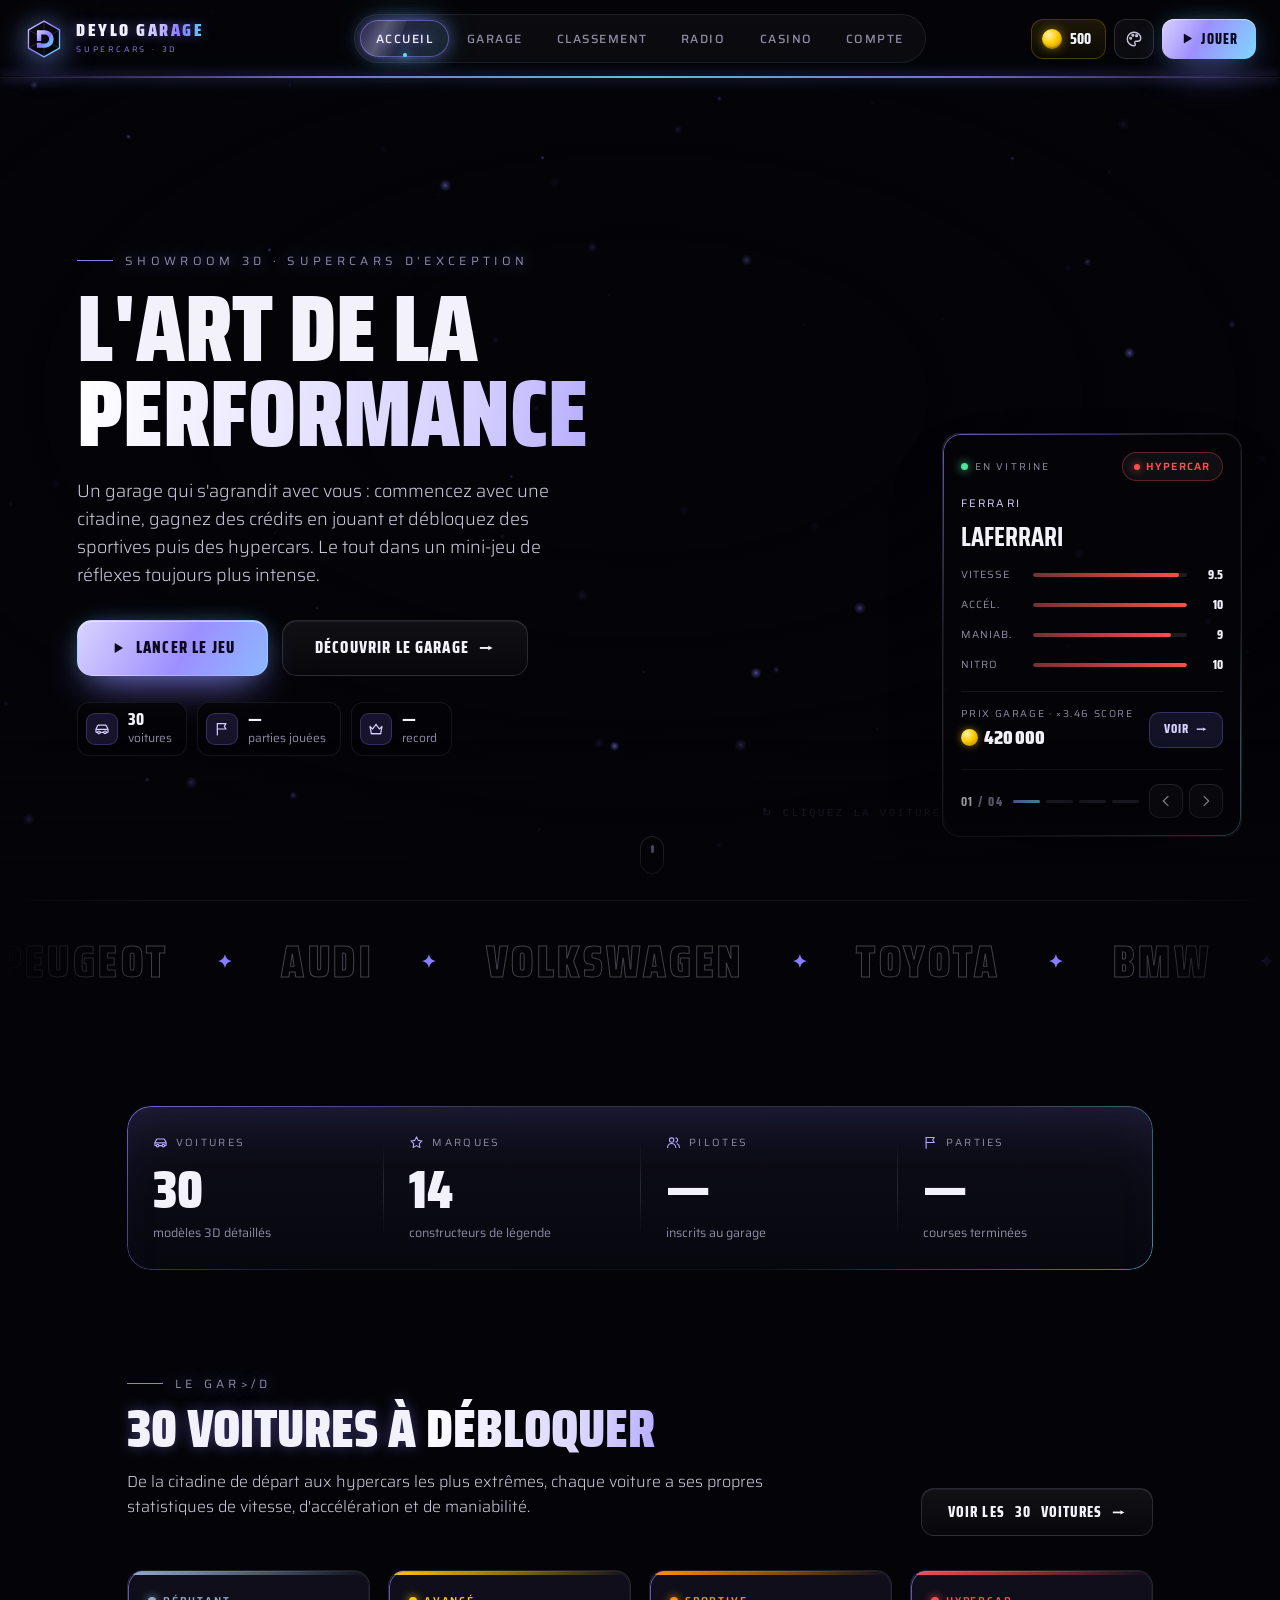
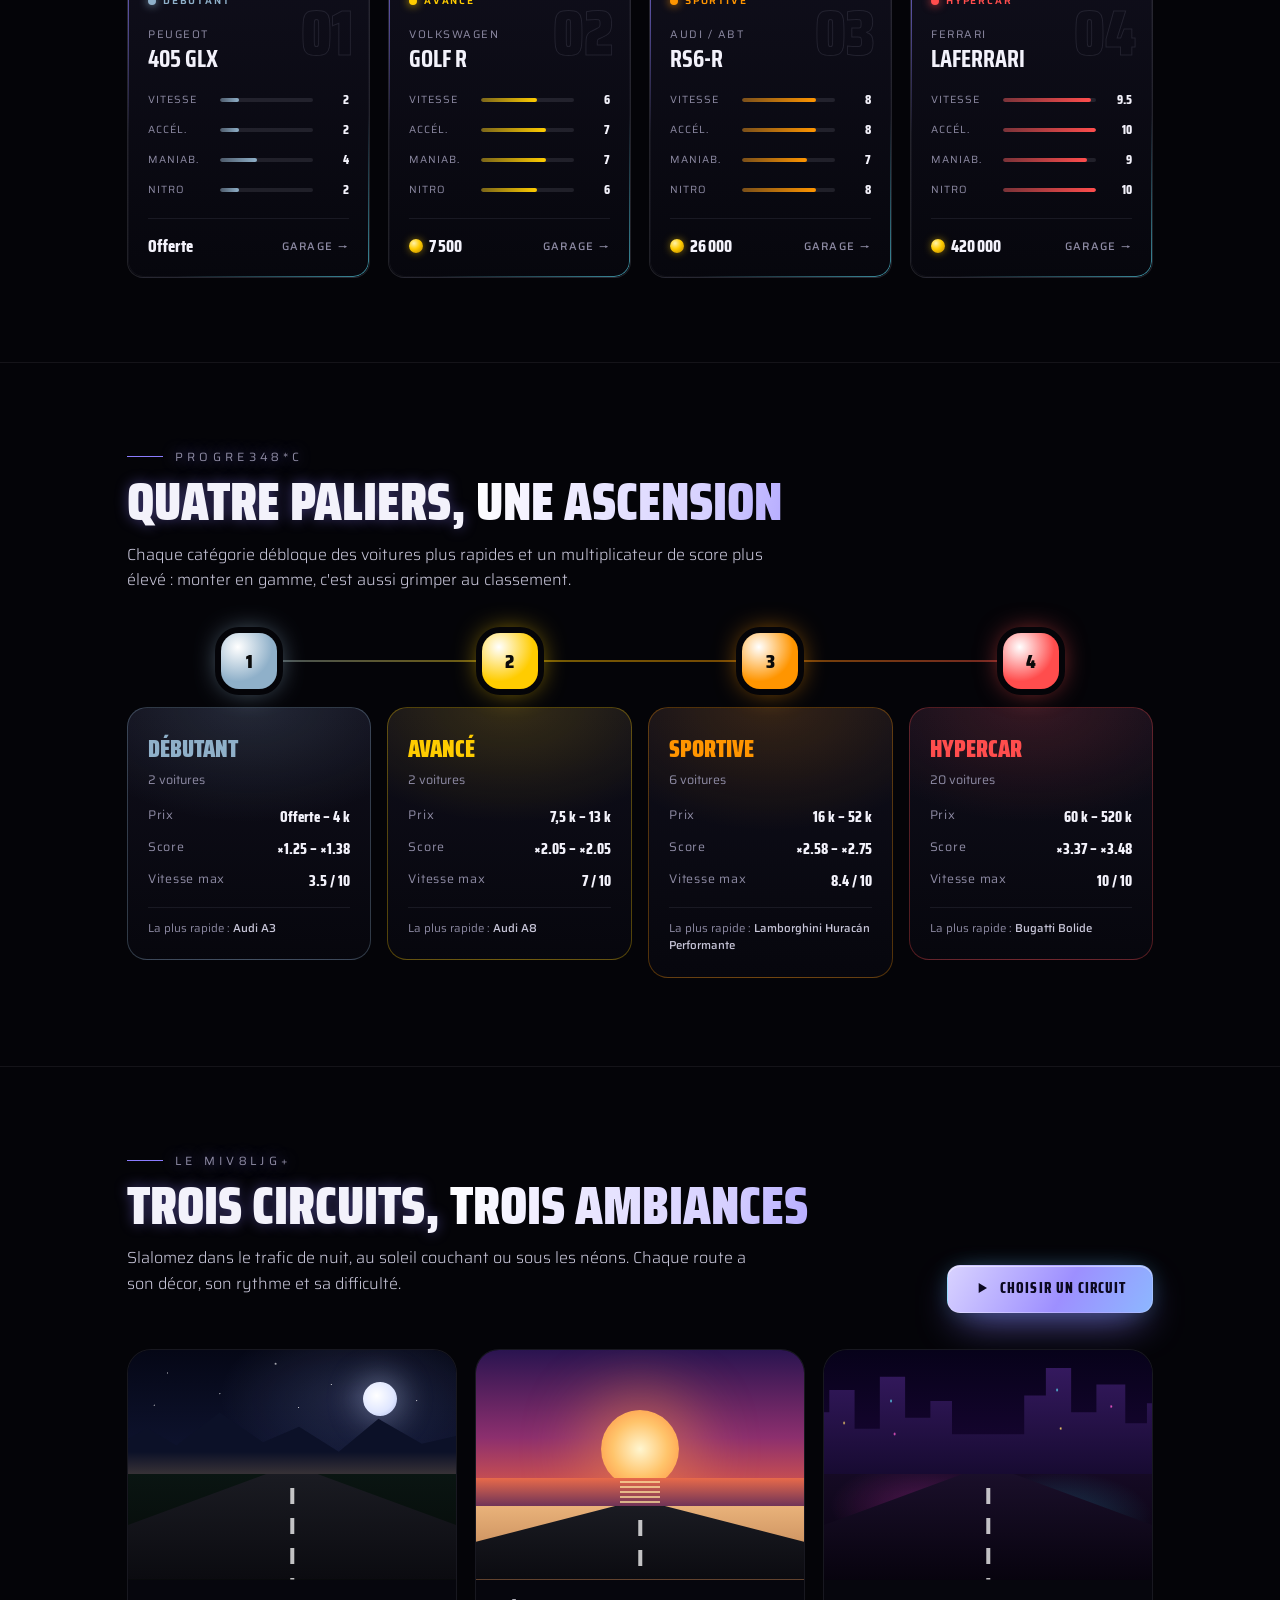
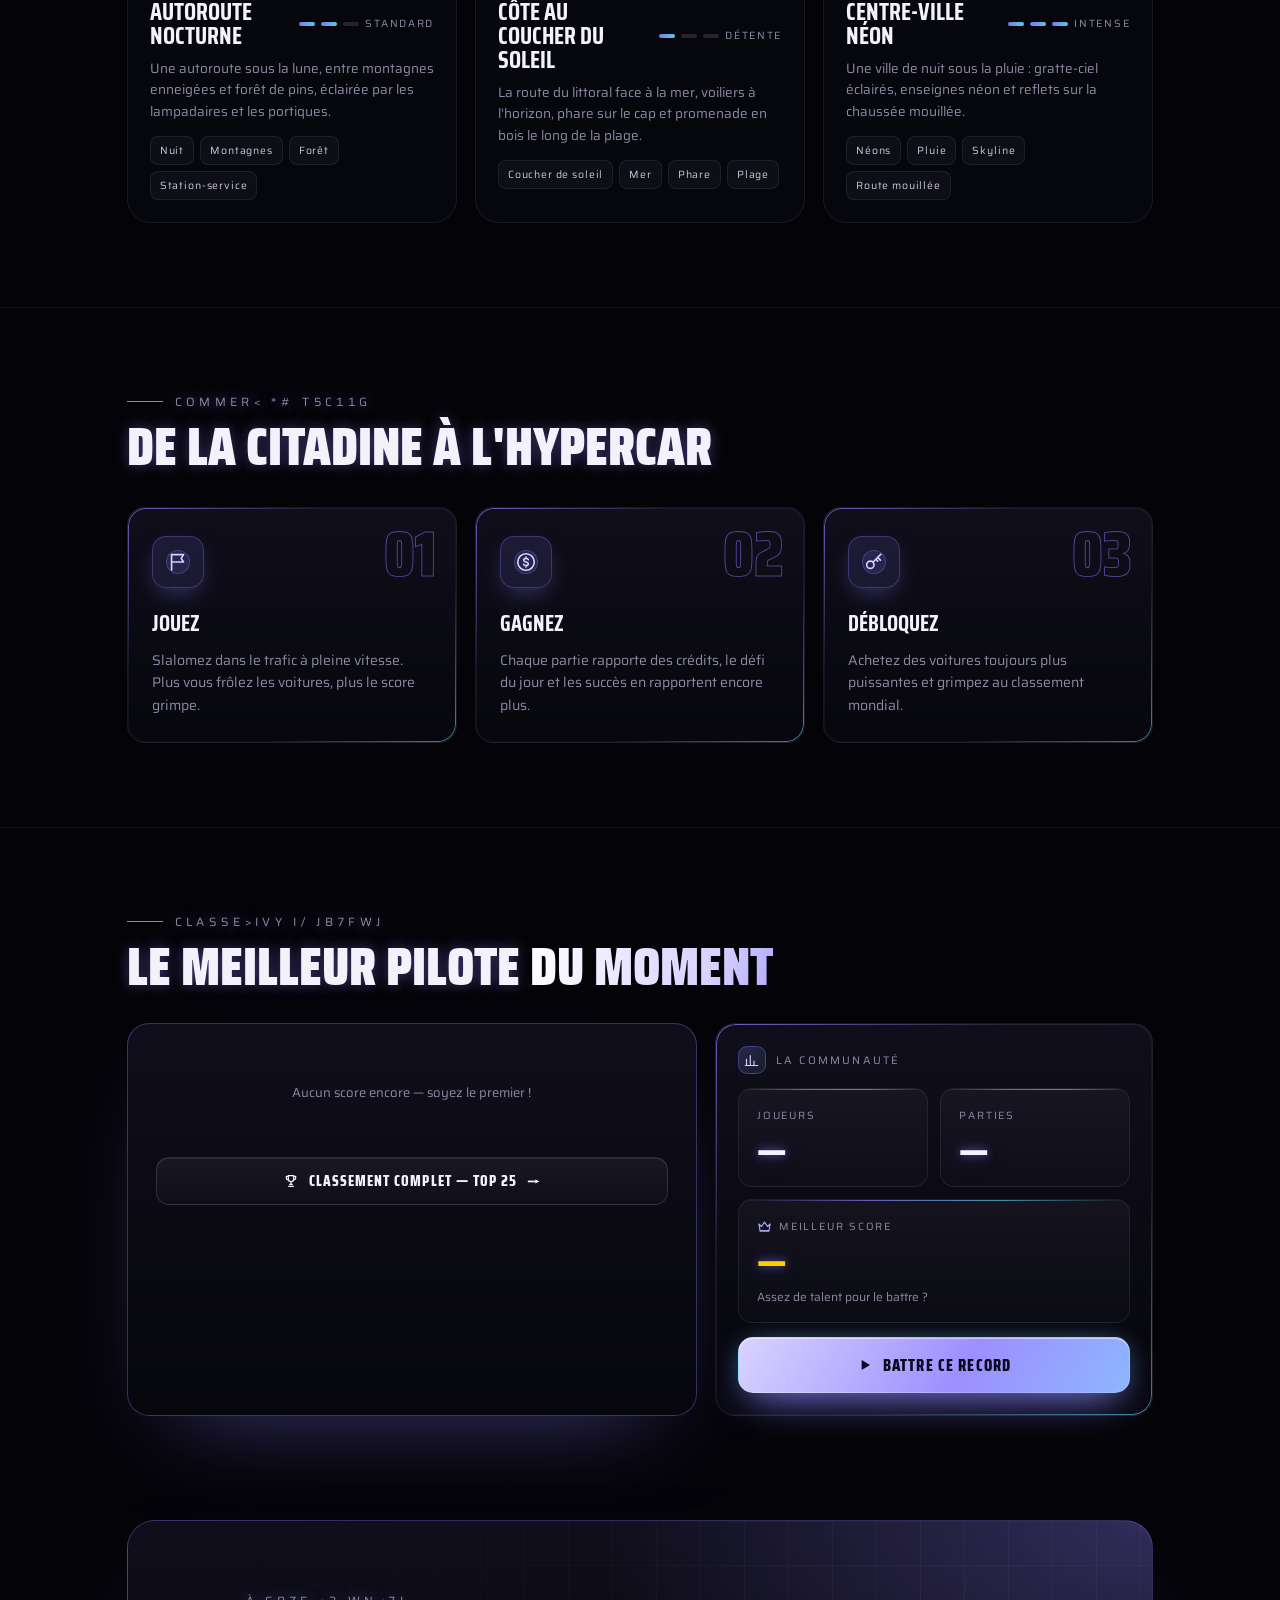
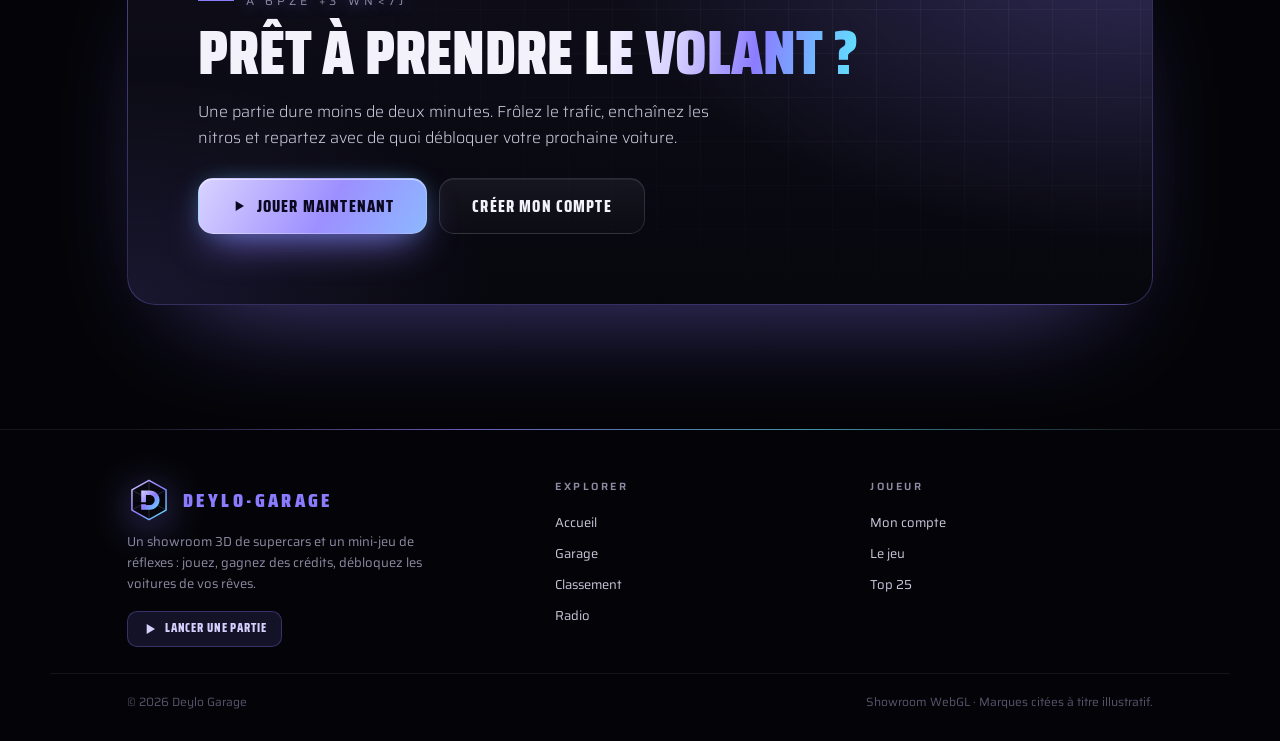
==== commit 62e2248a: "Perf : fonds animes allégés, plus de flous recalculés à chaque image, mode léger auto ; jeu sans bri" ====
--- a/index.html
+++ b/index.html
@@ -44,10 +44,10 @@
  @media (max-width:780px){ .board-grid{grid-template-columns:minmax(0,1fr)} .board-highlight{padding:18px} .board-top1{flex-wrap:wrap} .board-top1 > div:nth-child(2){min-width:0} }
  @media (max-width:680px){ .hero-text{left:5vw;right:5vw;max-width:none;bottom:5%} .hero-text h1{font-size:clamp(38px,11vw,56px)} .hero-text p{font-size:14.5px;margin-top:14px} .hero .hero-cta{margin-top:20px} .hero-cta .btn{flex:1 1 100%} .hero .hero-chips{display:none} .hero-text .eyebrow{font-size:10px;letter-spacing:.24em} .fx-scroll-cue{display:none} }
  .hero-chips{display:flex;gap:10px;flex-wrap:wrap;margin-top:26px;pointer-events:auto;animation:heroUp .95s 1.2s cubic-bezier(.2,.7,.2,1) both}
- .hero-chip{display:flex;align-items:center;gap:10px;padding:8px 14px 8px 8px;border-radius:12px;background:rgba(var(--bg-rgb),.55);border:1px solid var(--line);backdrop-filter:blur(10px);font-size:12px;color:var(--text-3)}
+ .hero-chip{display:flex;align-items:center;gap:10px;padding:8px 14px 8px 8px;border-radius:12px;background:rgba(var(--bg-rgb),.82);border:1px solid var(--line);font-size:12px;color:var(--text-3)}
  .hero-chip b{display:block;font-family:'Saira Condensed';font-weight:800;font-size:17px;color:var(--text-1);line-height:1}
  .hero-chip .ci{width:32px;height:32px;border-radius:9px;display:flex;align-items:center;justify-content:center;background:rgba(var(--accent-rgb),.14);border:1px solid rgba(var(--accent-rgb),.28);font-size:15px}
- .hero-spec{position:absolute;right:3vw;bottom:7%;width:270px;padding:18px;border-radius:18px;background:linear-gradient(180deg,rgba(var(--bg-rgb),.72),rgba(var(--bg-rgb),.5));border:1px solid var(--line-2);backdrop-filter:blur(14px);box-shadow:var(--shadow);animation:heroUp 1s 1.35s cubic-bezier(.2,.7,.2,1) both}
+ .hero-spec{position:absolute;right:3vw;bottom:7%;width:270px;padding:18px;border-radius:18px;background:linear-gradient(180deg,rgba(var(--bg-rgb),.9),rgba(var(--bg-rgb),.8));border:1px solid var(--line-2);box-shadow:var(--shadow);animation:heroUp 1s 1.35s cubic-bezier(.2,.7,.2,1) both}
  .hero-spec .hs-top{display:flex;justify-content:space-between;align-items:center;gap:10px}
  .hero-spec .live{display:flex;align-items:center;gap:7px;font-size:10px;letter-spacing:.22em;text-transform:uppercase;color:var(--text-3)}
  .hero-spec .live i{width:7px;height:7px;border-radius:50%;background:var(--good);box-shadow:0 0 10px var(--good);animation:livePulse 1.6s ease-in-out infinite}
--- a/css/site.css
+++ b/css/site.css
@@ -92,7 +92,7 @@
 .sr-only{position:absolute;width:1px;height:1px;overflow:hidden;clip:rect(0 0 0 0);white-space:nowrap}
 
 /* ---------- Nav ---------- */
-.navbar{position:fixed;top:0;left:0;right:0;z-index:200;display:grid;grid-template-columns:1fr auto 1fr;align-items:center;gap:12px;padding:14px 24px;backdrop-filter:blur(18px) saturate(1.3);-webkit-backdrop-filter:blur(18px) saturate(1.3);background:linear-gradient(rgba(var(--bg-rgb),.9),rgba(var(--bg-rgb),.62));border-bottom:1px solid var(--line)}
+.navbar{position:fixed;top:0;left:0;right:0;z-index:200;display:grid;grid-template-columns:1fr auto 1fr;align-items:center;gap:12px;padding:14px 24px;background:linear-gradient(rgba(var(--bg-rgb),.97),rgba(var(--bg-rgb),.86));border-bottom:1px solid var(--line)}
 .brand{display:flex;align-items:center;gap:12px;justify-self:start}
 .brand-mark{width:38px;height:38px;border-radius:12px;background:linear-gradient(150deg,var(--accent-pale),var(--accent-deep));display:flex;align-items:center;justify-content:center;box-shadow:0 8px 22px -8px var(--accent),inset 0 1px 0 rgba(255,255,255,.45);flex:0 0 auto}
 .brand-mark span{font-family:'Saira Condensed';font-weight:900;font-size:22px;color:#080a10}
--- a/css/fx.css
+++ b/css/fx.css
@@ -22,11 +22,11 @@
 .fx-curtain.leave.on{opacity:1}
 
 /* ---------- Fond d'ambiance : aurore mouvante + grain ---------- */
-@keyframes fxAurora{0%{transform:translate3d(-8%,-6%,0) rotate(0deg) scale(1)}50%{transform:translate3d(6%,4%,0) rotate(160deg) scale(1.15)}100%{transform:translate3d(-8%,-6%,0) rotate(360deg) scale(1)}}
-.fx-aurora{position:fixed;inset:-20%;z-index:0;pointer-events:none;opacity:.6;will-change:transform;contain:strict;
+@keyframes fxAurora{0%,100%{transform:translate3d(-6%,-4%,0)}50%{transform:translate3d(6%,4%,0)}}
+.fx-aurora{position:fixed;inset:-10%;z-index:0;pointer-events:none;opacity:.6;will-change:transform;contain:strict;
   background:radial-gradient(34% 38% at 22% 30%, rgba(var(--accent-rgb),.16), transparent 100%),radial-gradient(32% 36% at 78% 70%, rgba(var(--accent-rgb),.11), transparent 100%),radial-gradient(26% 30% at 60% 20%, rgba(var(--accent-2-rgb),.07), transparent 100%);
   animation:fxAurora 38s linear infinite}
-.fx-grain{position:fixed;inset:0;z-index:150;pointer-events:none;opacity:.035;contain:strict;
+.fx-grain{position:fixed;inset:0;z-index:0;pointer-events:none;opacity:.035;contain:strict;
   background-image:url("data:image/svg+xml;utf8,<svg xmlns='http://www.w3.org/2000/svg' width='160' height='160'><filter id='n'><feTurbulence type='fractalNoise' baseFrequency='.9' numOctaves='3' stitchTiles='stitch'/></filter><rect width='100%' height='100%' filter='url(%23n)'/></svg>")}
 
 /* ---------- Barre de progression du scroll ---------- */
@@ -136,7 +136,276 @@
 #viewerModal:not(.hidden){animation:fxFade .35s ease both}
 #viewerModal:not(.hidden) .viewer-panel{animation:fxPop .6s var(--ease-out) both}
 
+/* ================= Menus : zoom, cascade, reflets ================= */
+:root{ --spring:cubic-bezier(.34,1.56,.64,1); }
+@keyframes fxNavDrop{from{opacity:0;transform:translateY(-14px) scale(.8);filter:blur(6px)}to{opacity:1;transform:none;filter:none}}
+@keyframes fxMenuItem{from{opacity:0;transform:translateY(-10px) scale(.84);filter:blur(5px)}to{opacity:1;transform:none;filter:none}}
+@keyframes fxIconPop{0%{transform:scale(0) rotate(-40deg)}60%{transform:scale(1.25) rotate(8deg)}100%{transform:none}}
+@keyframes fxShine{0%,55%{transform:translateX(-160%) skewX(-20deg)}100%{transform:translateX(320%) skewX(-20deg)}}
+@keyframes fxDotGlow{0%,100%{transform:scale(1);opacity:1}50%{transform:scale(1.6);opacity:.6}}
+
+/* Barre de nav : les liens tombent en cascade a l'arrivee, zoom au survol */
+.nav-links > a{animation:fxNavDrop .8s var(--ease-out) both;animation-delay:calc(.55s + var(--i,0) * 70ms);transition:color .25s,transform .45s var(--spring),background .25s}
+.navbar.no-intro .nav-links > a{animation:none}
+.nav-pill{overflow:hidden}
+.nav-pill::after{content:'';position:absolute;top:0;bottom:0;left:0;width:45%;will-change:transform;background:linear-gradient(100deg,transparent,rgba(255,255,255,.22),transparent);transform:skewX(-20deg);animation:fxShine 4.5s ease-in-out infinite}
+@media (min-width:901px){
+  .nav-links a:hover{transform:scale(1.1)}
+  .nav-links a:active{transform:scale(.94)}
+  .nav-links a.active::after{content:'';position:absolute;left:50%;bottom:0;width:4px;height:4px;margin-left:-2px;border-radius:50%;background:var(--accent-2);box-shadow:0 0 8px var(--accent-2),0 0 16px var(--accent);animation:fxDotGlow 2.4s ease-in-out infinite}
+}
+.nav-icon svg{transition:transform .5s var(--spring)}
+.nav-icon:hover svg{transform:rotate(-14deg) scale(1.18)}
+.nav-icon[aria-expanded="true"]{border-color:rgba(var(--accent-rgb),.6);background:rgba(var(--accent-rgb),.16);color:var(--text-1)}
+.nav-icon[aria-expanded="true"] svg{transform:rotate(180deg) scale(1.1)}
+.nav-cta{transition:box-shadow .3s,transform .45s var(--spring)}
+.nav-cta:hover{transform:scale(1.06)}
+.nav-cta svg{transition:transform .45s var(--spring)}
+.nav-cta:hover svg{transform:scale(1.25) translateX(1px)}
+.nav-money:hover{transform:scale(1.05)}
+.nav-money .coin{transition:transform .8s var(--spring)}
+.nav-money:hover .coin{transform:rotateY(360deg)}
+
+/* Menu des themes : s'ouvre en zoomant depuis le bouton, items en cascade */
+.theme-menu{transform:translateY(-10px) scale(.78);filter:blur(8px);transition:opacity .25s,transform .5s var(--spring),filter .35s}
+.theme-menu.open{transform:none;filter:none}
+.theme-menu.open .tm-title,.theme-menu.open button{animation:fxMenuItem .5s var(--ease-out) both;animation-delay:calc(var(--i,0) * 45ms + 70ms)}
+.theme-menu button{transition:background .25s,color .25s,padding-left .35s var(--spring)}
+.theme-menu button:hover{padding-left:16px}
+.theme-menu .sw{transition:transform .6s var(--spring),box-shadow .3s}
+.theme-menu button:hover .sw{transform:scale(1.28) rotate(120deg);box-shadow:inset 0 0 0 1px rgba(255,255,255,.35),0 0 14px -2px var(--accent)}
+.theme-menu button.on .sw{box-shadow:inset 0 0 0 1px rgba(255,255,255,.4),0 0 0 2px var(--bg),0 0 0 3px var(--accent)}
+.theme-menu.open button.on .ck{animation:fxIconPop .55s var(--spring) .35s both}
+
+/* Menu mobile : zoom depuis le haut, fond assombri, liens en cascade */
+@media (max-width:900px){
+  .nav-links{transform:translateY(-18px) scale(.9);filter:blur(8px);transition:opacity .3s,transform .55s var(--spring),filter .35s,box-shadow .45s}
+  .nav-links.open{transform:none;filter:none;box-shadow:var(--shadow),0 0 0 100vmax rgba(0,0,0,.5)}
+  .navbar .nav-links.open > a{animation:fxMenuItem .55s var(--ease-out) both;animation-delay:calc(var(--i,0) * 55ms + 90ms)}
+  .nav-links.open a .ni{animation:fxIconPop .6s var(--spring) both;animation-delay:calc(var(--i,0) * 55ms + 200ms)}
+  .nav-links a{transition:background .25s,color .25s,transform .4s var(--spring),padding-left .4s var(--spring)}
+  .nav-links a:hover,.nav-links a:focus-visible{padding-left:20px}
+  .nav-links a:active{transform:scale(.97)}
+}
+
+/* Onglets / filtres (.seg) : zoom au survol et a l'appui */
+.seg button{transition:color .25s,background .3s,transform .4s var(--spring),box-shadow .3s}
+.seg button:hover{transform:scale(1.06)}
+.seg button:active{transform:scale(.94)}
+.seg button svg{transition:transform .5s var(--spring)}
+.seg button:hover svg,.seg button.on svg{transform:scale(1.18) rotate(-8deg)}
+
+/* ================= Interface de base : zoom, survols, details vivants ================= */
+@keyframes fxZoomIn{from{opacity:0;transform:translateY(22px) scale(.9);filter:blur(8px)}to{opacity:1;transform:none;filter:none}}
+@keyframes fxSweep{from{transform:translateX(-160%) skewX(-20deg)}to{transform:translateX(320%) skewX(-20deg)}}
+@keyframes fxFloat{0%,100%{transform:translateY(0)}50%{transform:translateY(-6px)}}
+@keyframes fxSpinIn{from{transform:scale(0) rotate(-200deg);opacity:0}to{transform:none;opacity:1}}
+@keyframes fxRing{0%{box-shadow:0 14px 34px -12px var(--accent),0 0 0 0 rgba(var(--accent-rgb),.55)}100%{box-shadow:0 14px 34px -12px var(--accent),0 0 0 18px rgba(var(--accent-rgb),0)}}
+
+/* Blocs (cartes, tuiles, avantages, badges) : zoom en cascade a l'apparition */
+.fx-zoom:not(.is-in){opacity:0}
+.fx-zoom.is-in{animation:fxZoomIn .9s var(--ease-out) backwards;animation-delay:calc(var(--zi,0) * 90ms + 80ms)}
+
+/* Cartes : lueur au survol, icone de titre qui tourne */
+main .card{transition:border-color .4s,box-shadow .5s,transform .7s var(--ease-out)}
+main .card:not(.fx-tilt):hover{border-color:rgba(var(--accent-rgb),.25);box-shadow:inset 0 1px 0 rgba(var(--line-rgb),.05),0 26px 60px -38px var(--accent)}
+.card-title .ic{transition:transform .55s var(--spring)}
+.card:hover .card-title .ic{transform:rotate(-10deg) scale(1.15)}
+
+/* Tuiles de chiffres : se soulevent + reflet */
+.kpi{transition:transform .5s var(--spring),border-color .3s,box-shadow .4s}
+.kpi:hover{transform:translateY(-5px) scale(1.03);border-color:rgba(var(--accent-rgb),.4);box-shadow:0 20px 44px -24px var(--accent)}
+.kpi::after{content:'';position:absolute;top:0;bottom:0;left:0;width:45%;transform:translateX(-160%) skewX(-20deg);pointer-events:none;background:linear-gradient(100deg,transparent,rgba(var(--line-rgb),.09),transparent)}
+.kpi:hover::after{animation:fxSweep .9s var(--ease-out) forwards}
+.kpi .k svg{transition:transform .5s var(--spring)}
+.kpi:hover .k svg{transform:scale(1.35) rotate(-12deg)}
+
+/* Boutons : icones qui rebondissent */
+.btn svg{transition:transform .5s var(--spring)}
+.btn:hover svg{transform:scale(1.22) rotate(-6deg)}
+.btn-ghost:hover,.btn-soft:hover,.btn-danger:hover{box-shadow:0 12px 30px -16px var(--accent)}
+
+/* Pastilles et badges */
+.pill{transition:transform .4s var(--spring)}
+.pill:hover{transform:scale(1.08)}
+.badge.unlocked{transition:transform .5s var(--spring),border-color .3s,box-shadow .4s}
+.badge.unlocked:hover{transform:translateY(-5px) scale(1.06);box-shadow:0 20px 40px -24px var(--accent)}
+.badge.unlocked:hover .icon{animation:fxFloat 1.4s ease-in-out infinite}
+
+/* Avantages (page compte) */
+.perk .pi{transition:transform .55s var(--spring),box-shadow .3s}
+.perk:hover .pi{transform:scale(1.18) rotate(-10deg);box-shadow:0 10px 26px -10px var(--accent)}
+.perk{transition:transform .45s var(--ease-out)}
+.perk:hover{transform:translateX(4px)}
+
+/* Etats vides : l'icone flotte */
+.empty .ei{animation:fxFloat 3s ease-in-out infinite}
+
+/* Formulaires : le libelle s'allume, le champ grossit legerement */
+.field label{transition:color .25s,letter-spacing .35s var(--ease-out)}
+.field:focus-within label{color:var(--accent-light);letter-spacing:.2em}
+.field input,.field textarea,.field select,.input{transition:border-color .2s,box-shadow .3s,background .2s,transform .45s var(--spring)}
+.field input:focus,.field textarea:focus,.field select:focus,.input:focus{transform:scale(1.015)}
+
+/* Classement : lignes qui glissent et zooment, avatar qui pivote */
+.leaderboard-row{transition:background .25s,border-color .25s,transform .45s var(--spring),box-shadow .35s}
+.leaderboard-row:not(.top3):hover{transform:translateX(6px) scale(1.012);box-shadow:0 14px 34px -22px var(--accent)}
+.leaderboard-row.top3:hover{transform:scale(1.02)}
+.leaderboard-row .av{transition:transform .55s var(--spring)}
+.leaderboard-row:hover .av{transform:rotate(-12deg) scale(1.15)}
+.leaderboard-row .score{transition:transform .45s var(--spring),text-shadow .3s}
+.leaderboard-row:hover .score{transform:scale(1.1);text-shadow:0 0 14px rgba(var(--accent-rgb),.6)}
+
+/* Podium : medailles qui tournent, couronne qui flotte, marches qui se soulevent */
+.podium .medal{animation:fxSpinIn 1s var(--spring) backwards;transition:transform .5s var(--spring);animation-delay:1s}
+.podium .p1 .medal{animation-delay:1.25s}
+.podium .p3 .medal{animation-delay:.85s}
+.pod-crown{animation:fxFloat 2.6s ease-in-out 2s infinite}
+.podium .pod{transition:transform .55s var(--spring),box-shadow .4s}
+.podium .pod:hover{transform:translateY(-8px) scale(1.03);box-shadow:0 -24px 60px -28px rgba(var(--neon-rgb),.8)}
+.podium .pod:hover .medal{transform:scale(1.12) rotate(12deg)}
+
+/* Radio : morceaux qui glissent, bouton lecture qui respire pendant la musique */
+.playlist-row{transition:background .2s,border-color .2s,transform .4s var(--spring)}
+.playlist-row:hover{transform:translateX(6px) scale(1.01)}
+.playlist-row.active{box-shadow:0 12px 30px -20px var(--accent)}
+.transport button{transition:transform .4s var(--spring),border-color .2s,background .2s}
+.transport button:hover{transform:scale(1.1)}
+.transport button.play:hover{transform:scale(1.12)}
+.now:has(.disc.spin) .transport button.play{animation:fxRing 1.6s ease-out infinite}
+.disc{transition:box-shadow .5s,transform .6s var(--spring)}
+.disc:not(.spin):hover{transform:scale(1.05) rotate(-20deg)}
+
+/* Pied de page : liens qui glissent */
+.footer-col a{transition:color .2s,transform .35s var(--spring)}
+.footer-col a:hover{transform:translateX(5px)}
+
+/* ================= Couche "passion" : lumiere, etincelles, energie ================= */
+@keyframes fxGradFlow{0%{background-position:0% 50%}100%{background-position:100% 50%}}
+@keyframes fxBreath{0%,100%{box-shadow:0 14px 34px -14px rgba(var(--accent-rgb),.9),0 0 0 0 rgba(var(--accent-rgb),0),inset 0 1px 0 rgba(255,255,255,.5)}50%{box-shadow:0 18px 44px -12px rgba(var(--accent-rgb),1),0 0 34px -4px rgba(var(--accent-2-rgb),.55),inset 0 1px 0 rgba(255,255,255,.5)}}
+@keyframes fxRays{to{transform:translate(-50%,-50%) rotate(360deg)}}
+@keyframes fxRowSheen{0%,70%{transform:translateX(-140%) skewX(-20deg)}100%{transform:translateX(440%) skewX(-20deg)}}
+@keyframes fxSpark{0%{transform:translate(0,0) scale(1);opacity:1}100%{transform:translate(var(--dx),var(--dy)) scale(0);opacity:0}}
+@keyframes fxDashGlow{0%,100%{box-shadow:0 0 0 rgba(var(--accent-rgb),0)}50%{box-shadow:0 0 12px rgba(var(--accent-rgb),.9)}}
+
+/* Textes irises : les couleurs coulent en continu */
+main .h1 .grad-text,main .h2 .grad-text{background-size:220% 100%;animation:fxGradFlow 5s ease-in-out infinite alternate}
+
+/* Bouton principal : halo qui respire */
+.btn-primary:not(:disabled),.nav-cta{box-shadow:0 16px 40px -13px rgba(var(--accent-rgb),.95),0 0 26px -8px rgba(var(--accent-2-rgb),.45),inset 0 1px 0 rgba(255,255,255,.5)}
+
+/* Projecteur qui suit la souris sur toutes les cartes */
+main .card:not(.fx-tilt)::after{content:'';position:absolute;inset:0;border-radius:inherit;pointer-events:none;opacity:0;transition:opacity .45s;
+  background:radial-gradient(520px circle at var(--mx,50%) var(--my,50%),rgba(var(--accent-rgb),.13),transparent 42%)}
+main .card:not(.fx-tilt):hover::after{opacity:1}
+
+/* Etincelles au clic (creees par fx.js) */
+.fx-spark{position:fixed;z-index:9600;width:6px;height:6px;margin:-3px 0 0 -3px;border-radius:50%;pointer-events:none;background:var(--c,var(--accent-light));box-shadow:0 0 10px var(--c,var(--accent)),0 0 18px var(--c,var(--accent));animation:fxSpark .65s cubic-bezier(.2,.7,.2,1) forwards}
+
+/* Classement : reflet qui balaie le top 3, rayons derriere le 1er */
+.leaderboard-row.top3{overflow:hidden}
+.leaderboard-row.top3::after{content:'';position:absolute;top:0;bottom:0;left:0;width:30%;will-change:transform;pointer-events:none;background:linear-gradient(100deg,transparent,rgba(255,255,255,.14),transparent);transform:skewX(-20deg);animation:fxRowSheen 5s ease-in-out infinite}
+.leaderboard-row.rank-2::after{animation-delay:.6s}
+.leaderboard-row.rank-3::after{animation-delay:1.2s}
+.podium .pod{isolation:isolate}
+.podium .pod.p1::before{content:'';position:absolute;left:50%;top:70px;width:420px;height:420px;z-index:-1;pointer-events:none;opacity:.5;
+  background:repeating-conic-gradient(from 0deg,rgba(255,204,0,.22) 0 8deg,transparent 8deg 22deg);
+  -webkit-mask:radial-gradient(circle,#000 10%,transparent 62%);mask:radial-gradient(circle,#000 10%,transparent 62%);
+  transform:translate(-50%,-50%);animation:fxRays 22s linear infinite}
+
+/* Petits details qui vivent */
+.eyebrow span.dash{animation:fxDash 1.1s .55s var(--ease-out) both,fxDashGlow 3s 2s ease-in-out infinite}
+
+/* ================= Neon : tubes lumineux, bordures qui courent, grille synthwave ================= */
+@property --ang{syntax:'<angle>';inherits:false;initial-value:0deg}
+@keyframes fxAng{to{--ang:360deg}}
+@keyframes fxNeonOn{0%{opacity:.15;text-shadow:none}8%{opacity:1}10%{opacity:.3}14%{opacity:1}18%{opacity:.5}22%,100%{opacity:1}}
+@keyframes fxNeonBuzz{0%,92%,100%{opacity:1}93%{opacity:.55}94%{opacity:1}96%{opacity:.7}97%{opacity:1}}
+@keyframes fxGridMove{from{transform:translate3d(0,-64px,0)}to{transform:translate3d(0,0,0)}}
+@keyframes fxTube{0%,100%{opacity:.55}50%{opacity:1}}
+
+/* Titres : lettres de neon qui s'allument en gresillant, puis bourdonnent de temps en temps */
+main .h1,main .h2{text-shadow:0 0 6px rgba(var(--accent-rgb),.55),0 0 22px rgba(var(--accent-rgb),.4),0 0 48px rgba(var(--accent-2-rgb),.22)}
+main > .container > .h1{will-change:opacity;animation:fxIntro .9s .58s var(--ease-out) both,fxNeonOn 1.4s .9s linear both,fxNeonBuzz 7s 4s linear infinite}
+main .h1 .grad-text,main .h2 .grad-text{text-shadow:none;filter:drop-shadow(0 0 10px rgba(var(--accent-rgb),.65)) drop-shadow(0 0 26px rgba(var(--accent-2-rgb),.35))}
+.eyebrow{text-shadow:0 0 10px rgba(var(--accent-rgb),.45)}
+.brand-name{text-shadow:0 0 12px rgba(var(--accent-rgb),.5);animation:fxNeonBuzz 9s 3s linear infinite}
+
+/* Tube de neon sous la barre de navigation */
+.navbar::after{content:'';position:absolute;left:0;right:0;bottom:-1px;height:2px;pointer-events:none;opacity:.85;
+  background:linear-gradient(90deg,transparent,var(--accent) 25%,var(--accent-2) 50%,var(--accent) 75%,transparent);
+  box-shadow:0 0 12px rgba(var(--accent-rgb),.8),0 0 28px rgba(var(--accent-2-rgb),.35);will-change:opacity;animation:fxTube 4s ease-in-out infinite}
+
+/* Cartes : au survol, une lumiere neon fait le tour de la bordure */
+main .card:not(.now):not(.fx-tilt):hover{border-color:transparent;
+  background:linear-gradient(180deg,var(--card-1),var(--card-2)) padding-box,
+    conic-gradient(from var(--ang),rgba(var(--accent-rgb),.15),var(--accent),var(--accent-2),rgba(var(--accent-rgb),.15) 40%,rgba(var(--accent-rgb),.15) 60%,var(--accent-2),var(--accent),rgba(var(--accent-rgb),.15)) border-box;
+  box-shadow:0 0 22px -6px rgba(var(--accent-rgb),.65),0 0 60px -20px rgba(var(--accent-2-rgb),.5),inset 0 0 30px -22px var(--accent);
+  animation:fxAng 3.5s linear infinite}
+.fx-tilt:hover{box-shadow:0 30px 70px -34px rgba(var(--accent-rgb),.55),0 0 0 1px rgba(var(--accent-rgb),.6),0 0 26px -6px rgba(var(--accent-rgb),.7)}
+
+/* Chiffres, scores, pastilles et champs en neon */
+.kpi .v,.leaderboard-row .score,.podium .ps{text-shadow:0 0 8px rgba(var(--accent-rgb),.6),0 0 24px rgba(var(--accent-rgb),.3)}
+.kpi:hover{box-shadow:0 20px 44px -24px var(--accent),0 0 0 1px rgba(var(--accent-rgb),.5),0 0 24px -6px rgba(var(--accent-rgb),.7)}
+.pill:hover{box-shadow:0 0 14px -2px currentColor}
+.field input:focus,.field textarea:focus,.field select:focus,.input:focus{box-shadow:var(--ring),0 0 18px -2px rgba(var(--accent-rgb),.7),0 0 40px -10px rgba(var(--accent-2-rgb),.5)}
+.seg button.on,.adm-ind{box-shadow:inset 0 0 0 1px rgba(var(--accent-rgb),.6),0 0 16px -4px rgba(var(--accent-rgb),.8),0 0 34px -12px var(--accent-2)}
+.nav-pill{box-shadow:inset 0 0 0 1px rgba(var(--accent-rgb),.55),0 0 18px -4px rgba(var(--accent-rgb),.8),0 0 36px -12px var(--accent-2)}
+.nav-links a.active{text-shadow:0 0 10px rgba(var(--accent-rgb),.8)}
+.btn-ghost:hover{box-shadow:0 0 0 1px rgba(var(--accent-rgb),.5),0 0 20px -4px rgba(var(--accent-rgb),.7)}
+::-webkit-scrollbar-thumb:hover{box-shadow:0 0 10px var(--accent)}
+
+/* Grille neon synthwave qui defile en fond, en bas de l'ecran */
+.fx-grid{position:fixed;left:-50%;right:-50%;bottom:0;height:46vh;z-index:0;pointer-events:none;opacity:.22;
+  transform:perspective(320px) rotateX(62deg);transform-origin:50% 100%;
+  overflow:hidden;contain:strict;
+  -webkit-mask:linear-gradient(to top,#000 0%,rgba(0,0,0,.6) 45%,transparent 100%);mask:linear-gradient(to top,#000 0%,rgba(0,0,0,.6) 45%,transparent 100%)}
+.fx-grid::before{content:'';position:absolute;left:0;right:0;top:0;bottom:-64px;will-change:transform;animation:fxGridMove 2.4s linear infinite;
+  background-image:linear-gradient(rgba(var(--accent-rgb),.9) 1px,transparent 1px),linear-gradient(90deg,rgba(var(--accent-2-rgb),.7) 1px,transparent 1px);background-size:64px 64px,64px 64px}
+.fx-grid::after{content:'';position:absolute;left:0;right:0;top:0;height:2px;background:var(--accent);box-shadow:0 0 30px 8px rgba(var(--accent-rgb),.6)}
+
+/* ================= Art : titres devoiles, mots qui eclosent, vitesse, comete ================= */
+@keyframes fxWipe{from{clip-path:inset(-20% 100% -20% 0);transform:translateX(-12px)}to{clip-path:inset(-20% -5% -20% 0);transform:none}}
+@keyframes fxWipeBar{0%{transform:scaleX(0);transform-origin:0 50%}45%{transform:scaleX(1);transform-origin:0 50%}55%{transform:scaleX(1);transform-origin:100% 50%}100%{transform:scaleX(0);transform-origin:100% 50%}}
+@keyframes fxWordIn{from{opacity:0;transform:translateY(.6em) rotateX(-70deg);filter:blur(6px)}to{opacity:1;transform:none;filter:none}}
+@keyframes fxStreak{0%{transform:translateX(-30vw) scaleX(.4);opacity:0}10%{opacity:1}100%{transform:translateX(130vw) scaleX(1.4);opacity:0}}
+
+/* Titres de section : un rideau de lumiere passe et devoile le texte */
+.fx-wipe{position:relative}
+.fx-wipe:not(.art-in){opacity:0}
+.fx-wipe.art-in{animation:fxWipe 1.1s cubic-bezier(.77,0,.18,1) backwards}
+.fx-wipe::after{content:'';position:absolute;left:0;right:0;top:8%;bottom:8%;pointer-events:none;transform:scaleX(0);
+  background:linear-gradient(90deg,var(--accent),var(--accent-2));box-shadow:0 0 24px var(--accent),0 0 60px rgba(var(--accent-2-rgb),.5)}
+.fx-wipe.art-in::after{animation:fxWipeBar 1.1s cubic-bezier(.77,0,.18,1)}
+
+/* Paragraphes d'intro : les mots eclosent un par un */
+.fx-words{perspective:600px}
+.fx-words .fx-w{display:inline-block}
+.fx-words:not(.art-in) .fx-w{opacity:0}
+.fx-words.art-in .fx-w{animation:fxWordIn .7s var(--ease-out) backwards;animation-delay:calc(var(--w,0) * 28ms + 150ms)}
+main > .container > .lead.fx-words.art-in .fx-w{animation-delay:calc(var(--w,0) * 28ms + 750ms)}
+
+/* Eyebrows : le texte se decode (fx.js) avec une lueur */
+.fx-decode{font-variant-numeric:tabular-nums}
+.fx-decode.art-in{text-shadow:0 0 14px rgba(var(--accent-rgb),.7)}
+
+/* Traits de vitesse qui traversent le fond */
+.fx-streaks{position:fixed;inset:0;z-index:0;pointer-events:none;overflow:hidden;contain:strict}
+.fx-streaks i{position:absolute;left:0;top:var(--top);width:var(--len);height:1px;border-radius:2px;opacity:0;
+  background:linear-gradient(90deg,transparent,rgba(var(--accent-2-rgb),.9),#fff);box-shadow:0 0 8px rgba(var(--accent-2-rgb),.8),0 0 18px rgba(var(--accent-rgb),.5);
+  animation:fxStreak var(--dur) cubic-bezier(.5,0,.6,1) var(--del) infinite}
+.fx-streaks i:nth-child(even){background:linear-gradient(90deg,transparent,rgba(var(--accent-rgb),.9),#fff)}
+
+/* Comete neon qui suit la souris */
+.fx-trail{position:fixed;inset:0;width:100%;height:100%;z-index:8990;pointer-events:none}
+
+/* Mode leger : pose par fx.js quand la machine n'arrive pas a suivre */
+.fx-lite .fx-aurora,.fx-lite .fx-grid,.fx-lite .fx-streaks,.fx-lite .fx-trail,.fx-lite .fx-grain{display:none}
+.fx-lite .nav-pill::after,.fx-lite .leaderboard-row.top3::after,.fx-lite .podium .pod.p1::before{animation:none}
+.fx-lite main .h1,.fx-lite main .h2{text-shadow:0 0 14px rgba(var(--accent-rgb),.4)}
+.fx-lite main .h1 .grad-text,.fx-lite main .h2 .grad-text{filter:none;animation:none}
+
 @media (prefers-reduced-motion:reduce){
   *,*::before,*::after{animation-duration:.001ms!important;animation-delay:0s!important;animation-iteration-count:1!important;transition-duration:.001ms!important}
-  .fx-aurora,.fx-cursor,.fx-cursor-dot,.fx-particles{display:none}
+  .fx-aurora,.fx-grid,.fx-streaks,.fx-trail,.fx-cursor,.fx-cursor-dot,.fx-particles{display:none}
 }
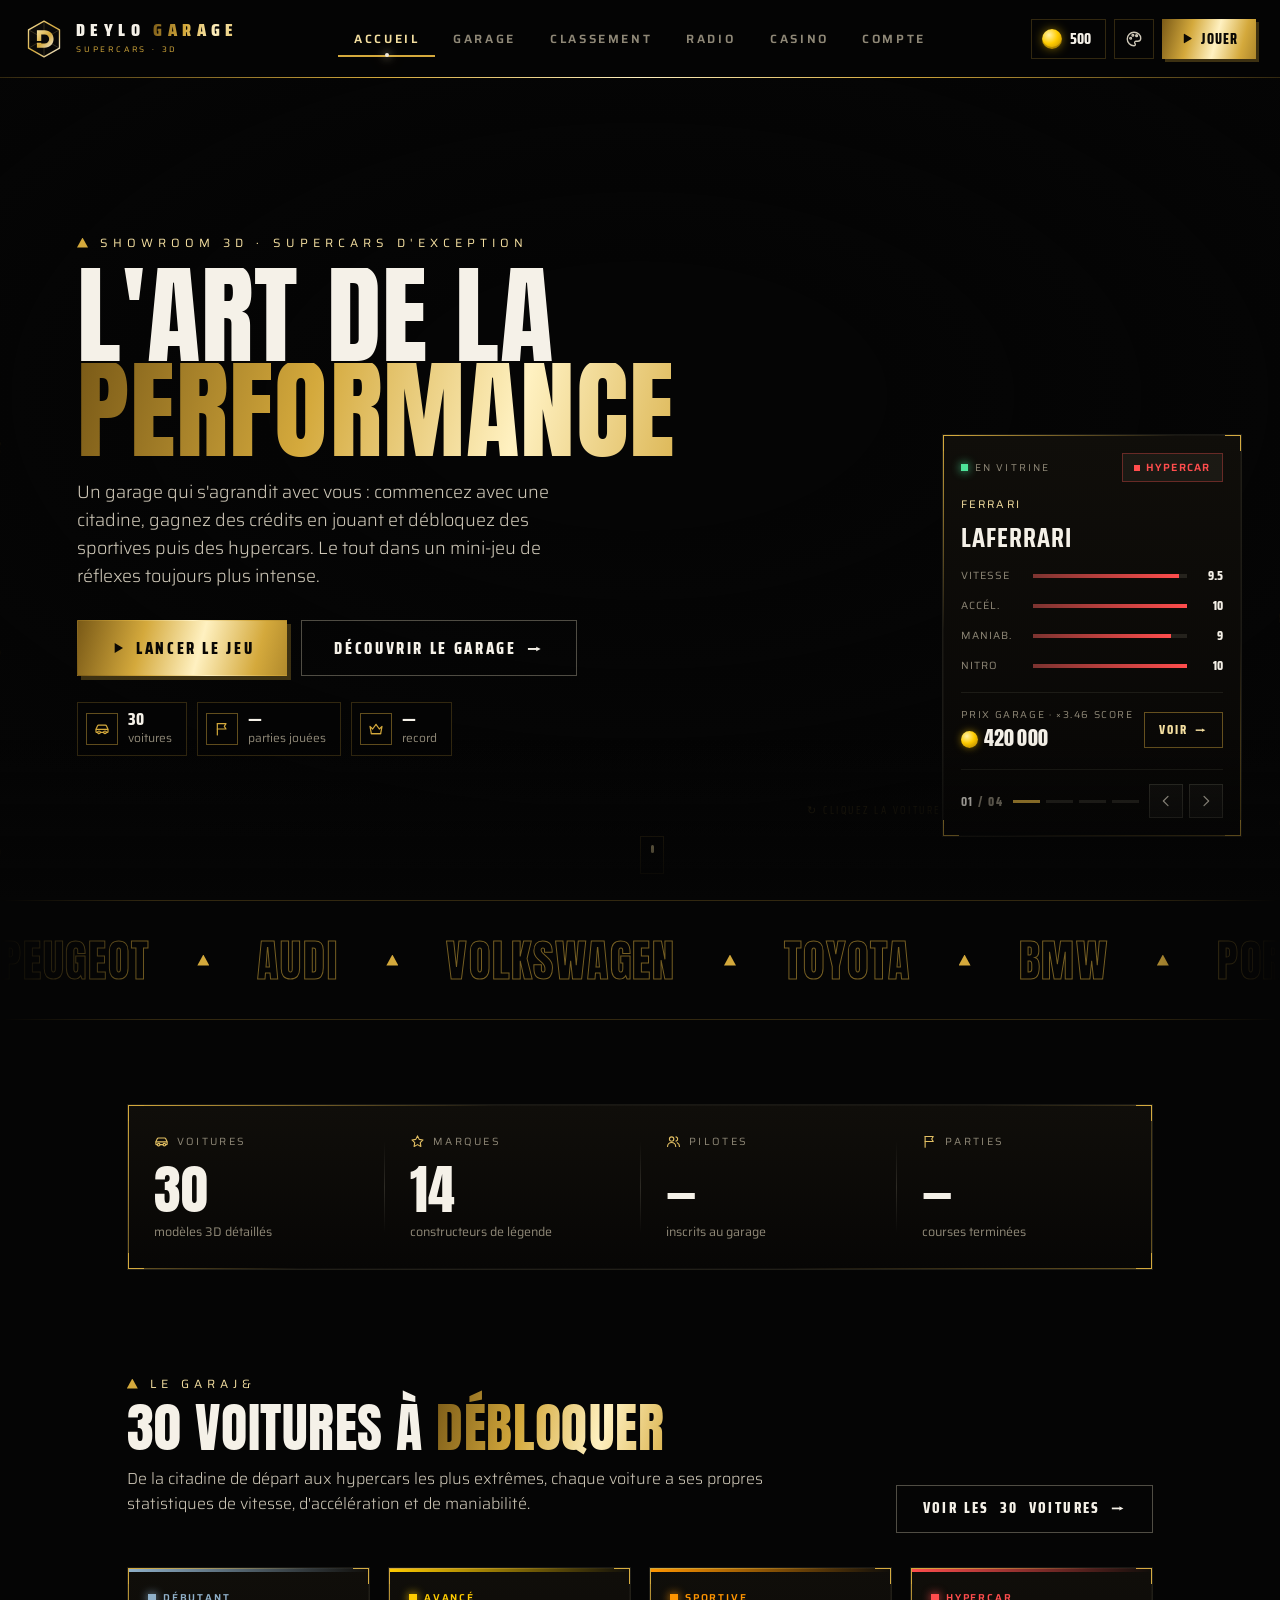
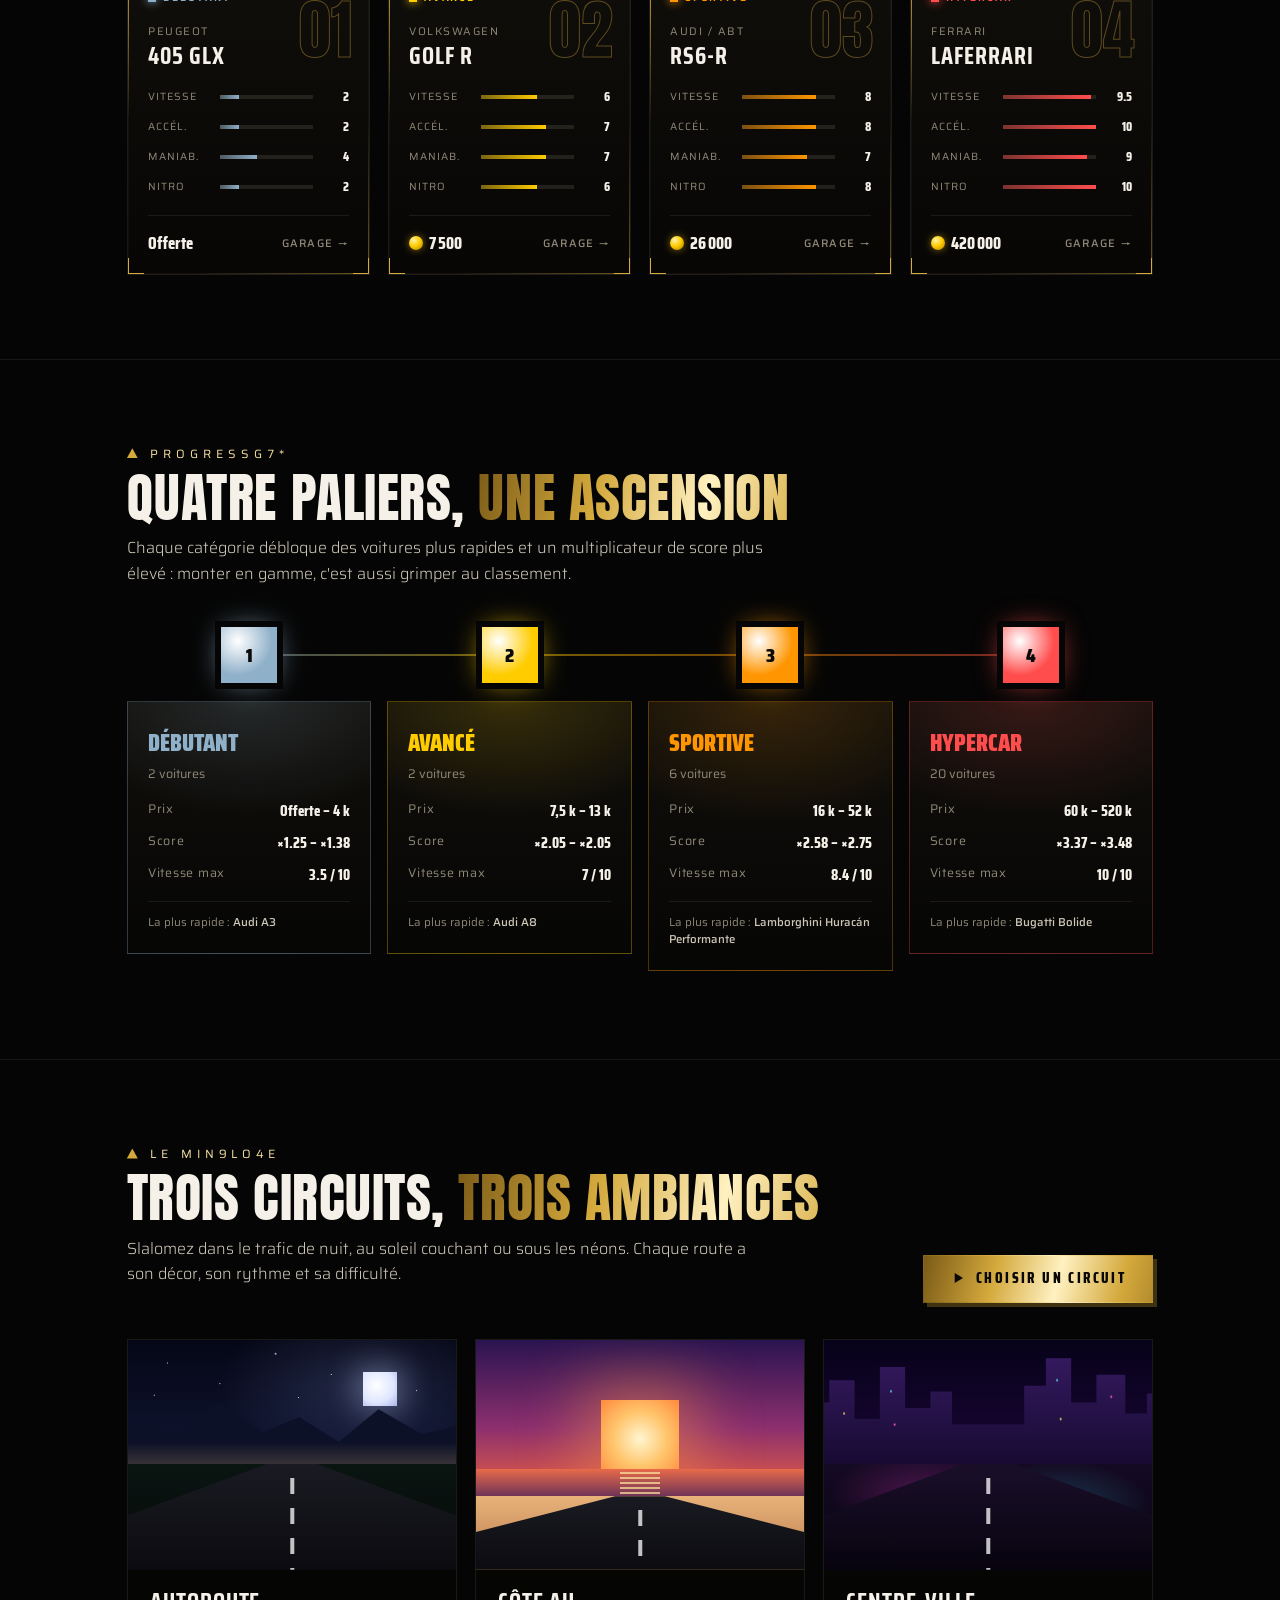
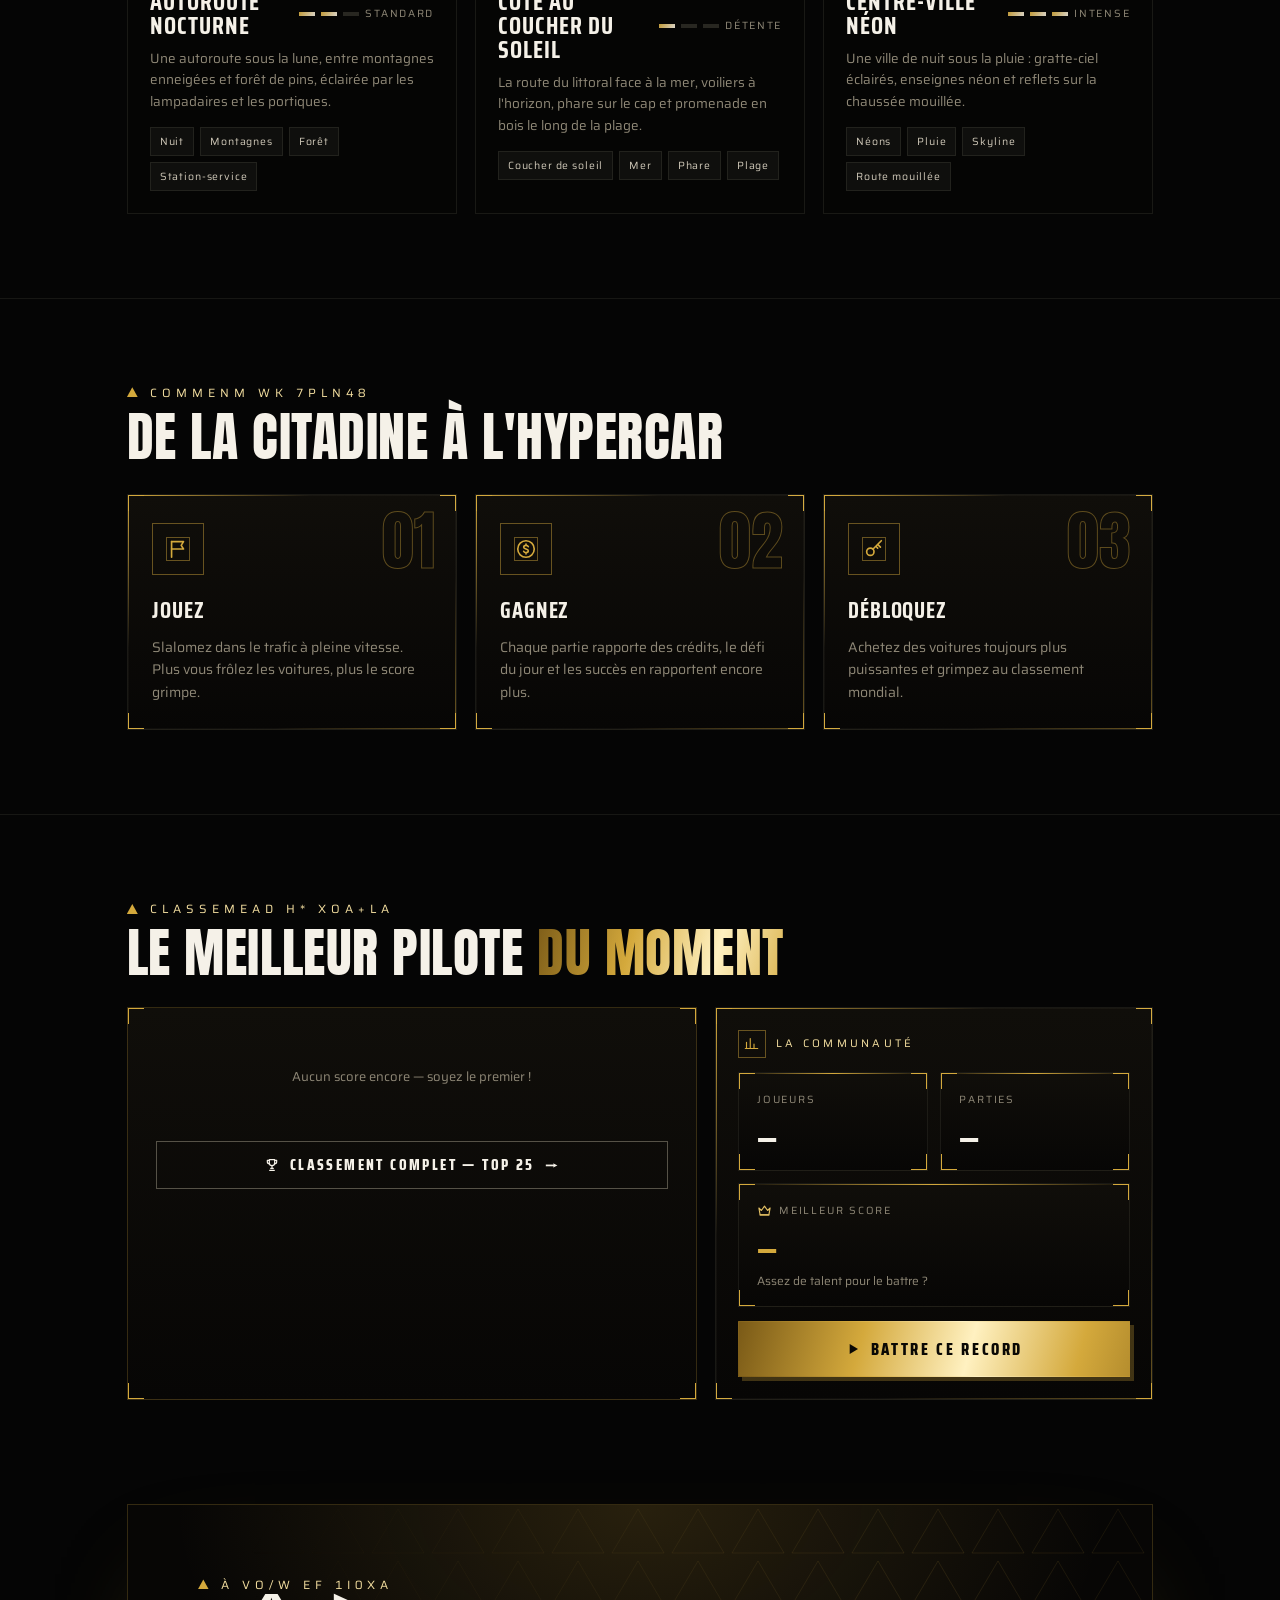
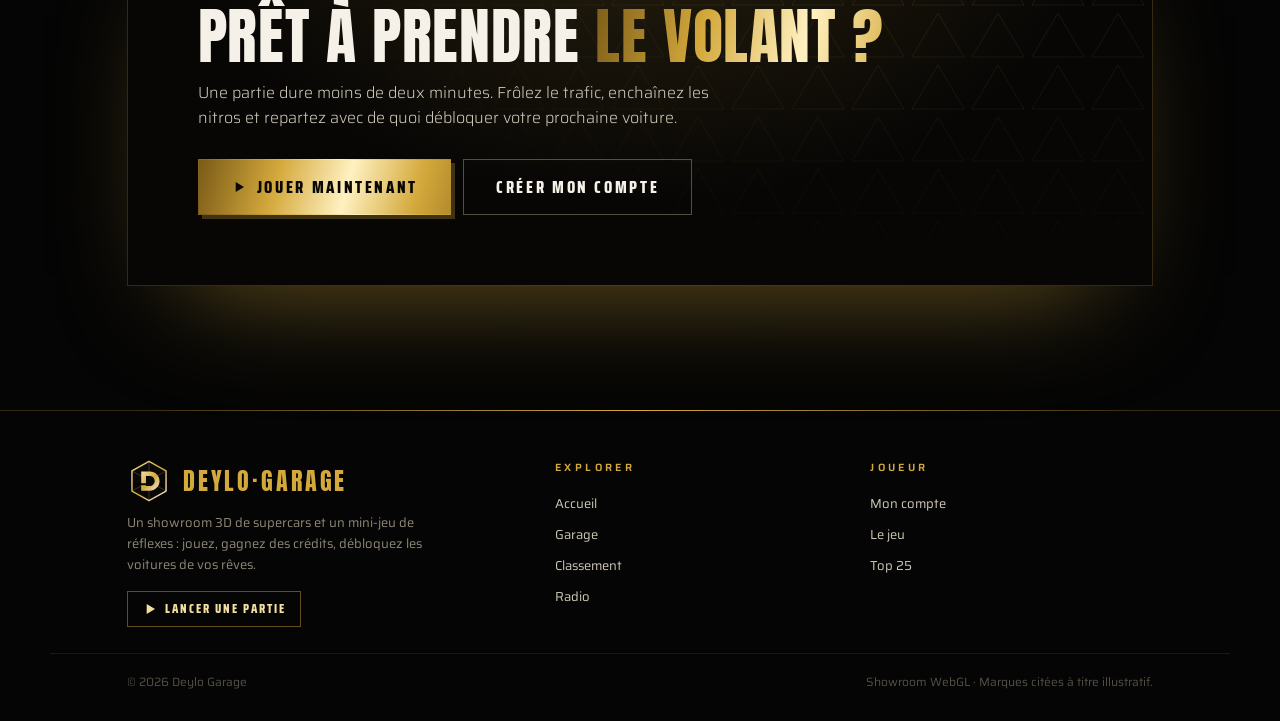
==== commit fb347406: "Theme Pyramide (DA noir & or) par defaut sur le site et le jeu : typo Anton, coupes carrees, feuille" ====
--- a/index.html
+++ b/index.html
@@ -11,9 +11,10 @@
 <link rel="preconnect" href="https://cdn.jsdelivr.net">
 <link rel="preconnect" href="https://uzzlhtaeoybonwljjgge.supabase.co" crossorigin>
 <link rel="preload" as="script" href="https://cdn.jsdelivr.net/npm/@supabase/supabase-js@2/dist/umd/supabase.min.js">
-<link href="https://fonts.googleapis.com/css2?family=Saira+Condensed:wght@500;600;700;800;900&family=Saira:wght@300;400;500;600&display=swap" rel="stylesheet">
+<link href="https://fonts.googleapis.com/css2?family=Anton&family=Saira+Condensed:wght@500;600;700;800;900&family=Saira:wght@300;400;500;600&display=swap" rel="stylesheet">
 <link rel="stylesheet" href="css/site.css">
 <link rel="stylesheet" href="css/fx.css">
+<link rel="stylesheet" href="css/pyramide.css">
 <style>
  @keyframes heroUp{from{opacity:0;transform:translateY(34px);filter:blur(7px)}to{opacity:1;transform:translateY(0);filter:blur(0)}}
  @keyframes shimmer{0%{background-position:0% center}100%{background-position:-220% center}}
--- a/css/site.css
+++ b/css/site.css
@@ -59,6 +59,18 @@
   --text-1:#eef2fb; --text-2:#c4cbe0; --text-3:#8690ab; --text-4:#525b74; --line-rgb:222,232,255;
   --card-1:rgba(10,16,34,.94); --card-2:rgba(4,7,17,.94);
   --good:#4ee39a; --bad:#ff5a5a; --gold:#e9c46a;
+}
+[data-theme="pyramide"]{
+  /* Pyramide : DA rap street-luxe — noir mat, or massif, blanc casse, coupes carrees */
+  --bg:#050505; --bg-rgb:5,5,5; --bg2:#0d0c0a;
+  --accent:#d4a93c; --accent-rgb:212,169,60; --accent-deep:#6e4f12; --accent-light:#f4dfa0; --accent-soft:#e2bf63; --accent-pale:#dcb24a;
+  --accent-2:#efe9dc; --accent-2-rgb:239,233,220;
+  --on-accent:#0a0804;
+  --btn-grad:linear-gradient(120deg,#f6e3a6 0%,#d4a93c 48%,#9c7420 100%);
+  --grad-text:linear-gradient(100deg,#fff 0%,#f4dfa0 34%,#d4a93c 62%,#9c7420 100%);
+  --text-1:#f5f1e8; --text-2:#cfc8b8; --text-3:#8f8877; --text-4:#555044; --line-rgb:255,244,214;
+  --card-1:rgba(18,16,12,.95); --card-2:rgba(6,6,5,.95);
+  --good:#4ee39a; --bad:#ff5a5a; --gold:#d4a93c;
 }
 :root{
   --line:rgba(var(--line-rgb),.08); --line-2:rgba(var(--line-rgb),.14);
--- a/css/pyramide.css
+++ b/css/pyramide.css
@@ -0,0 +1,192 @@
+/* =====================================================================
+   Theme Pyramide — DA rap street-luxe : noir mat, or massif, coupes carrees,
+   typo d'affiche. Ici on coupe le neon/synthwave de fx.css au profit d'un
+   rendu sobre et lourd : feuille d'or, filets fins, ombres dures, pyramide.
+   Tout est scope sur html[data-theme="pyramide"] : les autres themes ne bougent pas.
+   ===================================================================== */
+html[data-theme="pyramide"]{
+  --display:'Anton','Saira Condensed',sans-serif;
+  --foil:linear-gradient(105deg,#7a5a17 0%,#d4a93c 16%,#fff1c1 30%,#d4a93c 44%,#8d6a1c 60%,#e9c867 78%,#7a5a17 100%);
+  --hairline:rgba(var(--accent-rgb),.22);
+  /* Equerres dorees aux 4 coins des cartes (calques de fond, sans pseudo-elements) */
+  --corners:
+    linear-gradient(var(--accent),var(--accent)) left top/16px 1px no-repeat,
+    linear-gradient(var(--accent),var(--accent)) left top/1px 16px no-repeat,
+    linear-gradient(var(--accent),var(--accent)) right top/16px 1px no-repeat,
+    linear-gradient(var(--accent),var(--accent)) right top/1px 16px no-repeat,
+    linear-gradient(var(--accent),var(--accent)) left bottom/16px 1px no-repeat,
+    linear-gradient(var(--accent),var(--accent)) left bottom/1px 16px no-repeat,
+    linear-gradient(var(--accent),var(--accent)) right bottom/16px 1px no-repeat,
+    linear-gradient(var(--accent),var(--accent)) right bottom/1px 16px no-repeat;
+  --card-bg:linear-gradient(180deg,#100e0a,#070605);
+}
+@keyframes pyrFoil{from{background-position:0% 50%}to{background-position:-250% 50%}}
+@keyframes pyrRise{from{opacity:0;transform:translateY(18px)}to{opacity:1;transform:none}}
+
+/* ---------- Coupes carrees partout (sauf ce qui doit rester rond : pieces, vinyle, medailles) ---------- */
+html[data-theme="pyramide"] body *:not(.coin):not(.coin-i):not(.cf):not(.disc):not(.medal):not(.fx-ripple):not(.fx-spark):not(.chips button){border-radius:0!important}
+
+/* ---------- Typo d'affiche ---------- */
+html[data-theme="pyramide"] h1,html[data-theme="pyramide"] h2,
+html[data-theme="pyramide"] .h1,html[data-theme="pyramide"] .h2,
+html[data-theme="pyramide"] .hero-text h1,html[data-theme="pyramide"] .cta-band h2{font-family:var(--display);font-weight:400;letter-spacing:.01em;line-height:.9}
+html[data-theme="pyramide"] .hero-text h1{font-size:clamp(46px,8.6vw,132px);line-height:.86}
+html[data-theme="pyramide"] .h1{font-size:clamp(40px,7vw,80px)}
+html[data-theme="pyramide"] .h2{font-size:clamp(36px,5.6vw,66px)}
+html[data-theme="pyramide"] h3{letter-spacing:.04em}
+html[data-theme="pyramide"] .kpi .v,html[data-theme="pyramide"] .numbers .nv,html[data-theme="pyramide"] .podium .ps,
+html[data-theme="pyramide"] .board-top1 .sc,html[data-theme="pyramide"] .board-top1 .who,html[data-theme="pyramide"] .hero-spec .price,
+html[data-theme="pyramide"] .fx-step .num,html[data-theme="pyramide"] .teaser-card .tc-num,html[data-theme="pyramide"] .podium .base{font-family:var(--display);font-weight:400;letter-spacing:.01em}
+html[data-theme="pyramide"] .lead,html[data-theme="pyramide"] .hero-text p{color:var(--text-2);font-weight:300}
+html[data-theme="pyramide"] .eyebrow{letter-spacing:.42em;color:var(--accent-light);text-shadow:none}
+/* Le tiret de l'eyebrow devient un petit triangle d'or */
+html[data-theme="pyramide"] .eyebrow span.dash{width:11px;height:10px;background:var(--accent);clip-path:polygon(50% 0,100% 100%,0 100%);box-shadow:none;animation:pyrRise .8s .5s var(--ease-out) both}
+html[data-theme="pyramide"] .sec-title .num{color:var(--accent);letter-spacing:.4em}
+
+/* Feuille d'or (remplace le degrade irise qui coule) */
+html[data-theme="pyramide"] .grad-text,html[data-theme="pyramide"] .hero-text .grad,
+html[data-theme="pyramide"] main .h1 .grad-text,html[data-theme="pyramide"] main .h2 .grad-text{
+  background-image:var(--foil);background-size:250% 100%;-webkit-background-clip:text;background-clip:text;color:transparent;
+  filter:none;text-shadow:none;animation:pyrFoil 9s linear infinite}
+
+/* ---------- Coupe-neon : plus de lueurs, plus de gresillement ---------- */
+html[data-theme="pyramide"] main .h1,html[data-theme="pyramide"] main .h2,html[data-theme="pyramide"] .brand-name,
+html[data-theme="pyramide"] .kpi .v,html[data-theme="pyramide"] .leaderboard-row .score,html[data-theme="pyramide"] .podium .ps,
+html[data-theme="pyramide"] .nav-links a.active,html[data-theme="pyramide"] .fx-decode.art-in,
+html[data-theme="pyramide"] .leaderboard-row.top3 .rank,html[data-theme="pyramide"] .leaderboard-row.top3 .name,html[data-theme="pyramide"] .leaderboard-row.top3 .score,
+html[data-theme="pyramide"] .board-top1 .who,html[data-theme="pyramide"] .board-top1 .sc{text-shadow:none}
+html[data-theme="pyramide"] main > .container > .h1{animation:fxIntro .9s .58s var(--ease-out) both}
+html[data-theme="pyramide"] .brand-name{animation:none;letter-spacing:.3em}
+html[data-theme="pyramide"] .brand-logo,html[data-theme="pyramide"] .brand:hover .brand-logo,html[data-theme="pyramide"] .footer-brand .dg-logo{filter:none}
+
+/* ---------- Fond : projecteur d'en haut, grain argentique, pyramide monumentale ---------- */
+html[data-theme="pyramide"] .fx-aurora{inset:0;animation:none;opacity:1;background:radial-gradient(55% 45% at 50% -8%,rgba(var(--accent-rgb),.13),transparent 72%),radial-gradient(40% 30% at 50% 108%,rgba(var(--accent-rgb),.06),transparent 70%)}
+html[data-theme="pyramide"] .fx-grain{opacity:.07}
+html[data-theme="pyramide"] .fx-grid{left:50%;right:auto;width:min(1240px,140vw);height:64vh;transform:translateX(-50%);opacity:.085;overflow:visible;
+  background:url("data:image/svg+xml;utf8,<svg xmlns='http://www.w3.org/2000/svg' viewBox='0 0 1000 560' fill='none' stroke='%23d4a93c' stroke-width='1.4'><path d='M500 30 L60 540 L640 540 Z M500 30 L940 470 L640 540'/><path stroke-width='.8' d='M388 160 H536 M276 290 H571 M163 420 H607 M536 160 L630 160 M571 290 L760 290 M607 420 L890 420'/><path stroke-width='.6' stroke-dasharray='4 8' d='M500 30 L500 540'/></svg>") center bottom/contain no-repeat;
+  -webkit-mask:linear-gradient(to top,transparent 0%,#000 22%);mask:linear-gradient(to top,transparent 0%,#000 22%)}
+html[data-theme="pyramide"] .fx-grid::before,html[data-theme="pyramide"] .fx-grid::after{content:none}
+html[data-theme="pyramide"] .fx-streaks i{background:linear-gradient(90deg,transparent,rgba(var(--accent-rgb),.7),#fff3d0)!important}
+
+/* ---------- Rideau de page : nom en lettres d'or ---------- */
+html[data-theme="pyramide"] .fx-curtain b{font-family:var(--display);font-weight:400;font-size:26px;background:var(--foil);background-size:250% 100%;-webkit-background-clip:text;background-clip:text;color:transparent}
+html[data-theme="pyramide"] .fx-curtain b i{color:inherit}
+html[data-theme="pyramide"] .fx-curtain-logo .dg-logo{filter:drop-shadow(0 0 24px rgba(var(--accent-rgb),.35))}
+
+/* ---------- Curseur : cadre carre + point d'or ---------- */
+html[data-theme="pyramide"] .fx-cursor{border-color:rgba(var(--accent-rgb),.7)}
+html[data-theme="pyramide"] .fx-cursor.hover{background:transparent;border-width:2px}
+html[data-theme="pyramide"] .fx-cursor-dot{background:var(--accent);box-shadow:none}
+
+/* ---------- Barre de navigation ---------- */
+html[data-theme="pyramide"] .navbar{background:rgba(5,5,5,.96);border-bottom:1px solid var(--hairline)}
+html[data-theme="pyramide"] .navbar::after{height:1px;opacity:1;animation:none;box-shadow:none;background:linear-gradient(90deg,transparent,var(--accent) 30%,#fff1c1 50%,var(--accent) 70%,transparent)}
+html[data-theme="pyramide"] .nav-links{background:transparent;border-color:transparent}
+html[data-theme="pyramide"] .nav-links a{font-weight:600;letter-spacing:.22em}
+html[data-theme="pyramide"] .nav-links a.active{color:var(--accent-light)}
+html[data-theme="pyramide"] .nav-pill{background:transparent;box-shadow:inset 0 -2px 0 var(--accent)}
+html[data-theme="pyramide"] .nav-pill::after{content:none}
+html[data-theme="pyramide"] .nav-icon{background:transparent;border-color:var(--hairline)}
+html[data-theme="pyramide"] .nav-money{border-color:var(--hairline);background:transparent}
+html[data-theme="pyramide"] .nav-cta{background:var(--foil);background-size:200% 100%;color:#0a0804!important;box-shadow:3px 3px 0 rgba(var(--accent-rgb),.28)}
+html[data-theme="pyramide"] .nav-cta:hover{transform:translate(-2px,-2px);box-shadow:5px 5px 0 rgba(var(--accent-rgb),.35)}
+html[data-theme="pyramide"] .theme-menu{background:#070605;border-color:var(--hairline)}
+@media (max-width:900px){
+  html[data-theme="pyramide"] .nav-links{background:rgba(5,5,5,.98);border-color:var(--hairline)}
+  html[data-theme="pyramide"] .nav-links a.active{background:rgba(var(--accent-rgb),.1);box-shadow:inset 3px 0 0 var(--accent)}
+}
+
+/* ---------- Boutons : lingot d'or, ombre dure ---------- */
+html[data-theme="pyramide"] .btn{letter-spacing:.16em}
+html[data-theme="pyramide"] .btn-primary:not(:disabled){background:var(--foil);background-size:200% 100%;background-position:0% 50%;color:#0a0804!important;border-color:transparent;box-shadow:4px 4px 0 rgba(var(--accent-rgb),.28);animation:none}
+html[data-theme="pyramide"] .btn-primary:not(:disabled):hover{transform:translate(-2px,-2px);background-position:100% 50%;box-shadow:6px 6px 0 rgba(var(--accent-rgb),.38)}
+html[data-theme="pyramide"] .btn-primary:not(:disabled):active{transform:translate(2px,2px);box-shadow:1px 1px 0 rgba(var(--accent-rgb),.38)}
+html[data-theme="pyramide"] .btn-ghost{background:transparent;border-color:rgba(var(--line-rgb),.3);box-shadow:none}
+html[data-theme="pyramide"] .btn-ghost:hover{border-color:var(--accent);color:var(--accent-light);background:rgba(var(--accent-rgb),.06);box-shadow:none}
+html[data-theme="pyramide"] .btn-soft{background:transparent;border-color:rgba(var(--accent-rgb),.45);color:var(--accent-light)}
+html[data-theme="pyramide"] .btn-soft:hover,html[data-theme="pyramide"] .btn-danger:hover{box-shadow:none}
+html[data-theme="pyramide"] .seg{background:transparent;border-color:var(--hairline)}
+html[data-theme="pyramide"] .seg button.on{background:var(--accent);color:var(--on-accent);box-shadow:none}
+html[data-theme="pyramide"] .seg button.on .ct{background:rgba(0,0,0,.2);color:var(--on-accent)}
+
+/* ---------- Cartes : noir mat, filet d'or, equerres aux coins ---------- */
+html[data-theme="pyramide"] .card,html[data-theme="pyramide"] .fx-step,html[data-theme="pyramide"] .teaser-card,
+html[data-theme="pyramide"] .board-highlight,html[data-theme="pyramide"] .kpi,html[data-theme="pyramide"] .numbers,
+html[data-theme="pyramide"] .hero-spec,html[data-theme="pyramide"] .fx-toast{background:var(--corners),var(--card-bg);border:1px solid rgba(var(--line-rgb),.07);box-shadow:none}
+html[data-theme="pyramide"] main .card:not(.now):not(.fx-tilt):hover{animation:none;background:var(--corners),var(--card-bg);border-color:var(--hairline);box-shadow:none}
+html[data-theme="pyramide"] .fx-tilt:hover,html[data-theme="pyramide"] .kpi:hover{border-color:var(--hairline);box-shadow:8px 8px 0 rgba(var(--accent-rgb),.12)}
+html[data-theme="pyramide"] main .card:not(.fx-tilt)::after,html[data-theme="pyramide"] .fx-tilt::after{background:radial-gradient(420px circle at var(--mx,50%) var(--my,50%),rgba(var(--accent-rgb),.08),transparent 45%)}
+html[data-theme="pyramide"] .kpi::before{background:linear-gradient(90deg,transparent,var(--accent),transparent)}
+html[data-theme="pyramide"] .card-title{color:var(--accent-light);letter-spacing:.3em}
+html[data-theme="pyramide"] .card-title .ic,html[data-theme="pyramide"] .fx-step .ico,html[data-theme="pyramide"] .hero-chip .ci,html[data-theme="pyramide"] .empty .ei{background:transparent;border:1px solid rgba(var(--accent-rgb),.45);color:var(--accent);box-shadow:none}
+html[data-theme="pyramide"] .fx-step .num,html[data-theme="pyramide"] .teaser-card .tc-num{-webkit-text-stroke:1px rgba(var(--accent-rgb),.4)}
+html[data-theme="pyramide"] .iris-border::before{background:linear-gradient(140deg,var(--accent),rgba(var(--line-rgb),.04) 30%,rgba(var(--line-rgb),.04) 70%,rgba(var(--accent-rgb),.5))}
+html[data-theme="pyramide"] .divider{background:linear-gradient(90deg,transparent,var(--hairline),transparent)}
+
+/* ---------- Accueil ---------- */
+html[data-theme="pyramide"] .hero-fade{background:radial-gradient(80% 62% at 50% 44%,transparent 24%,rgba(5,5,5,.9) 80%,var(--bg) 92%)}
+html[data-theme="pyramide"] .hero-chip{background:rgba(5,5,5,.85);border-color:var(--hairline)}
+html[data-theme="pyramide"] .hero-hint{font-family:'Saira Condensed',sans-serif;color:var(--accent)}
+html[data-theme="pyramide"] .fx-scroll-cue{border-color:var(--hairline)}
+html[data-theme="pyramide"] .hs-dots button.on::after,html[data-theme="pyramide"] .hs-dots button.done{background:var(--accent)}
+html[data-theme="pyramide"] .board-highlight{border-color:var(--hairline)}
+html[data-theme="pyramide"] .board-top1{background:linear-gradient(90deg,rgba(var(--accent-rgb),.12),transparent);border:1px solid rgba(var(--accent-rgb),.5);box-shadow:inset 4px 0 0 var(--accent);animation:none}
+html[data-theme="pyramide"] .board-top1 .crown{filter:none}
+html[data-theme="pyramide"] .board-top1 .sc{background:var(--foil);background-size:250% 100%;-webkit-background-clip:text;background-clip:text;color:transparent}
+html[data-theme="pyramide"] .cta-band{border-color:var(--hairline);background:radial-gradient(70% 120% at 50% 0%,rgba(var(--accent-rgb),.16),transparent 65%),#070605}
+/* Le quadrillage du bandeau devient un motif de pyramides en filigrane */
+html[data-theme="pyramide"] .cta-band::after{background-image:url("data:image/svg+xml;utf8,<svg xmlns='http://www.w3.org/2000/svg' width='60' height='52'><path d='M30 4 L56 48 H4 Z' fill='none' stroke='%23d4a93c' stroke-opacity='.12'/></svg>");background-size:60px 52px}
+
+/* Bandeau de marques : lettres creuses dorees, separateurs triangles */
+html[data-theme="pyramide"] .fx-marquee{border-color:var(--hairline);border-bottom:1px solid var(--hairline)}
+html[data-theme="pyramide"] .fx-marquee span{font-family:var(--display);font-weight:400;letter-spacing:.04em;color:transparent;-webkit-text-stroke:1px rgba(var(--accent-rgb),.55)}
+html[data-theme="pyramide"] .fx-marquee span:hover{color:var(--accent);-webkit-text-stroke-color:transparent;text-shadow:none}
+html[data-theme="pyramide"] .fx-marquee span.dot{font-size:0;-webkit-text-stroke:0}
+html[data-theme="pyramide"] .fx-marquee span.dot::before{content:'';display:inline-block;width:12px;height:11px;background:var(--accent);clip-path:polygon(50% 0,100% 100%,0 100%)}
+
+/* ---------- Classement : metal brut, sans neon ---------- */
+html[data-theme="pyramide"] .leaderboard-row{border-color:rgba(var(--line-rgb),.07)}
+html[data-theme="pyramide"] .leaderboard-row:not(.top3):hover{box-shadow:inset 3px 0 0 var(--accent)}
+html[data-theme="pyramide"] .leaderboard-row.top3{animation:none;background:linear-gradient(90deg,rgba(var(--neon-rgb),.1),transparent 60%);border-color:rgba(var(--neon-rgb),.4);box-shadow:inset 4px 0 0 rgb(var(--neon-rgb))}
+html[data-theme="pyramide"] .leaderboard-row.top3 .score{color:rgb(var(--neon-rgb))}
+html[data-theme="pyramide"] .leaderboard-row .score{color:var(--accent-light)}
+html[data-theme="pyramide"] .leaderboard-row .you{background:var(--accent)}
+html[data-theme="pyramide"] .leaderboard-row.me{border-color:var(--accent)!important}
+html[data-theme="pyramide"] .podium .pod{background:linear-gradient(180deg,rgba(var(--neon-rgb),.1),transparent 70%);box-shadow:none}
+html[data-theme="pyramide"] .podium .pod.p1::before{content:none}
+html[data-theme="pyramide"] .podium .ps{color:rgb(var(--neon-rgb))}
+html[data-theme="pyramide"] .podium .medal{box-shadow:0 0 0 2px #050505,0 0 0 3px rgba(var(--neon-rgb),.6)}
+html[data-theme="pyramide"] .badge.unlocked{background:var(--card-bg);border-color:var(--hairline)}
+html[data-theme="pyramide"] .badge.unlocked .icon{filter:none}
+
+/* ---------- Formulaires, barres, pastilles ---------- */
+html[data-theme="pyramide"] .field input,html[data-theme="pyramide"] .field textarea,html[data-theme="pyramide"] .field select,html[data-theme="pyramide"] .input{background:#070605;border-color:rgba(var(--line-rgb),.14)}
+html[data-theme="pyramide"] .field input:focus,html[data-theme="pyramide"] .field textarea:focus,html[data-theme="pyramide"] .field select:focus,html[data-theme="pyramide"] .input:focus{transform:none;border-color:var(--accent);box-shadow:0 0 0 1px var(--accent)}
+html[data-theme="pyramide"] .field:focus-within label{color:var(--accent)}
+html[data-theme="pyramide"] .progress{background:rgba(var(--line-rgb),.06);box-shadow:none}
+html[data-theme="pyramide"] .progress > i{background:var(--foil);background-size:200% 100%;box-shadow:none}
+html[data-theme="pyramide"] .pill{border-width:1px}
+html[data-theme="pyramide"] .pill .dot{box-shadow:none}
+html[data-theme="pyramide"] input[type="range"]::-webkit-slider-thumb{border-radius:0;background:var(--accent);box-shadow:0 0 0 3px #050505,0 0 0 4px var(--accent)}
+html[data-theme="pyramide"] input[type="range"]::-moz-range-thumb{border-radius:0;background:var(--accent);box-shadow:0 0 0 3px #050505,0 0 0 4px var(--accent)}
+html[data-theme="pyramide"] ::-webkit-scrollbar-thumb{background:rgba(var(--accent-rgb),.3);border-radius:0}
+html[data-theme="pyramide"] ::-webkit-scrollbar-thumb:hover{background:var(--accent);box-shadow:none}
+html[data-theme="pyramide"] ::selection{background:var(--accent);color:#0a0804}
+
+/* ---------- Pied de page ---------- */
+html[data-theme="pyramide"] .footer{border-top-color:var(--hairline)}
+html[data-theme="pyramide"] .footer::before{background:linear-gradient(90deg,transparent,var(--accent),transparent)}
+html[data-theme="pyramide"] .footer-brand .fb{font-family:var(--display);font-weight:400;letter-spacing:.12em;font-size:24px}
+html[data-theme="pyramide"] .footer-col h4{color:var(--accent);letter-spacing:.32em}
+
+/* ---------- Casino : tapis noir et or a la place des bleus nuit ---------- */
+html[data-theme="pyramide"] .t-cell,html[data-theme="pyramide"] .kc{background:linear-gradient(180deg,#1a1710,#0c0b08);box-shadow:inset 0 -3px 0 rgba(0,0,0,.5),inset 0 0 0 1px rgba(var(--accent-rgb),.14)}
+html[data-theme="pyramide"] .reels{background:linear-gradient(180deg,#14120d,#070605)}
+html[data-theme="pyramide"] .reel{background:linear-gradient(180deg,#050505,#15130e 50%,#050505)}
+html[data-theme="pyramide"] .hilo-btn,html[data-theme="pyramide"] .bac-zone{border-color:var(--hairline)}
+
+/* ---------- Mode leger et animations reduites ---------- */
+html[data-theme="pyramide"].fx-lite .grad-text,html[data-theme="pyramide"].fx-lite .hero-text .grad{animation:none}
+@media (prefers-reduced-motion:reduce){
+  html[data-theme="pyramide"] .grad-text,html[data-theme="pyramide"] .hero-text .grad,html[data-theme="pyramide"] .eyebrow span.dash{animation:none}
+}
